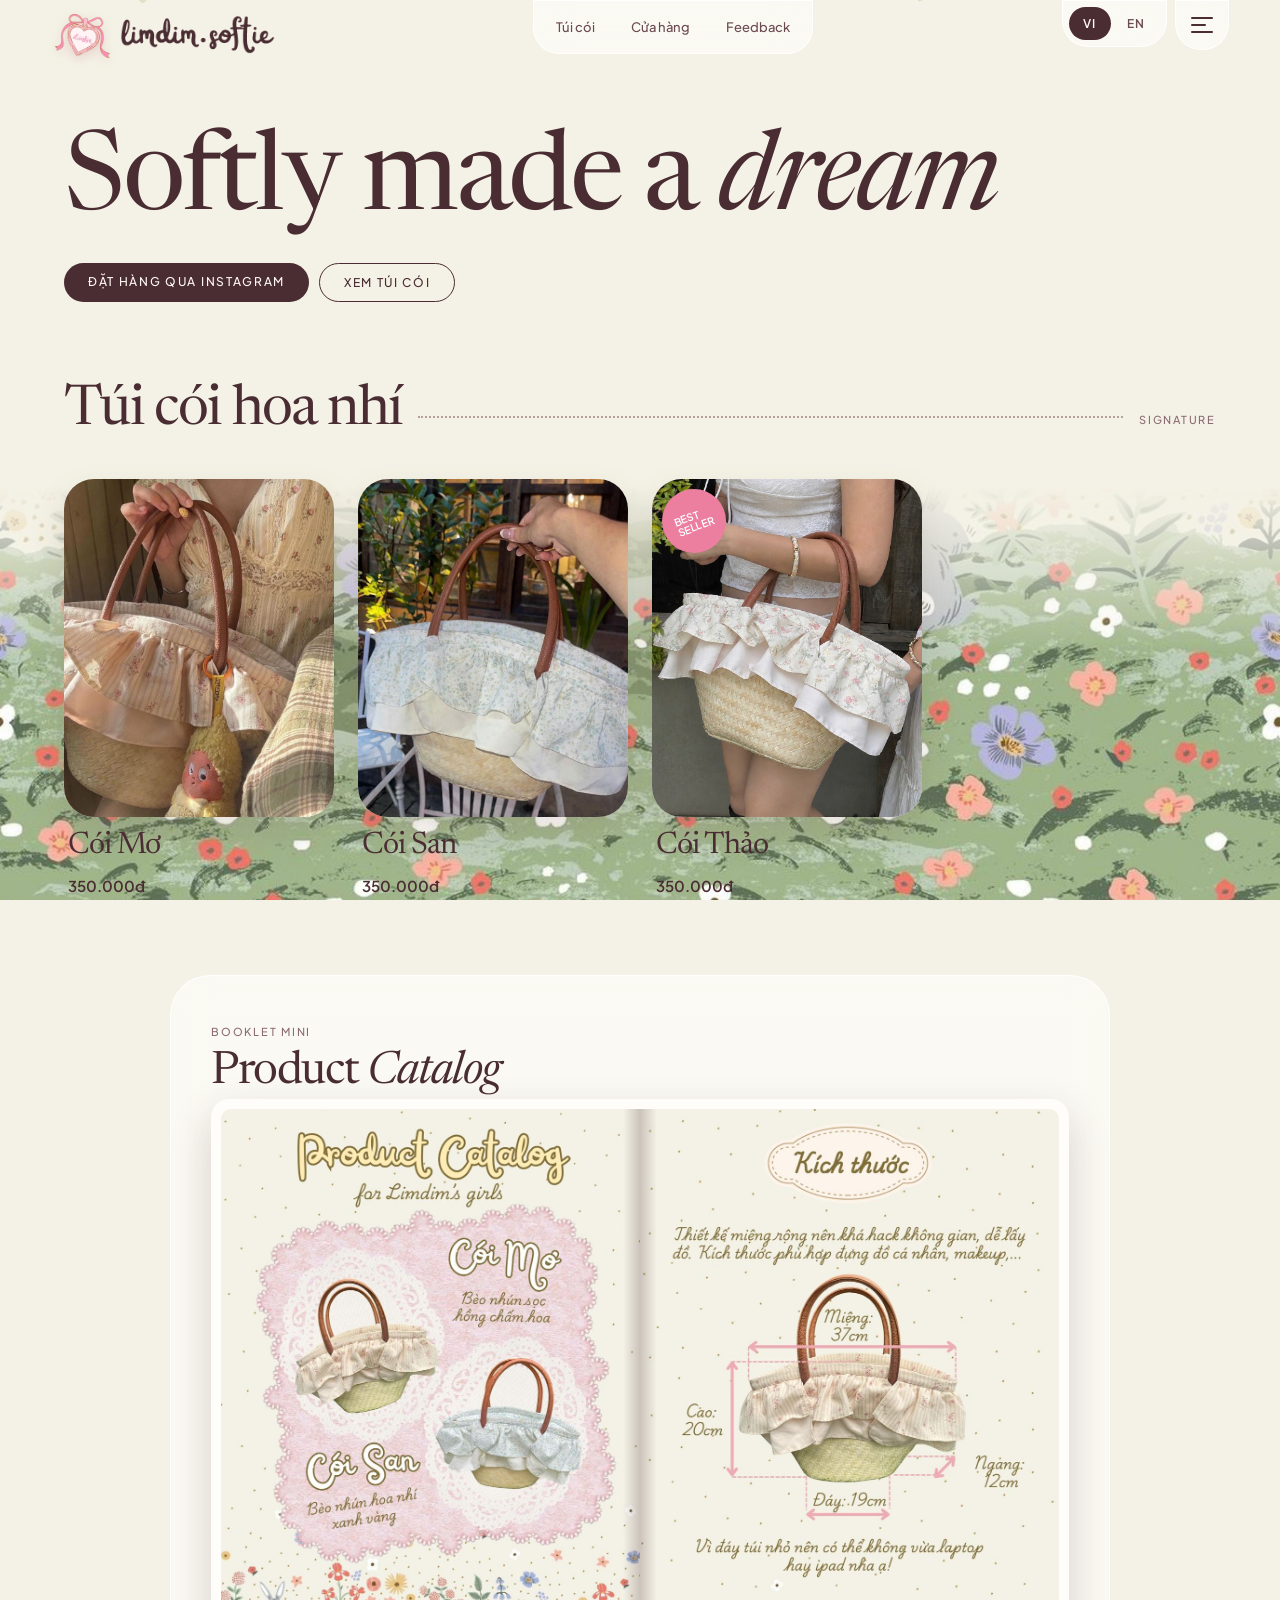
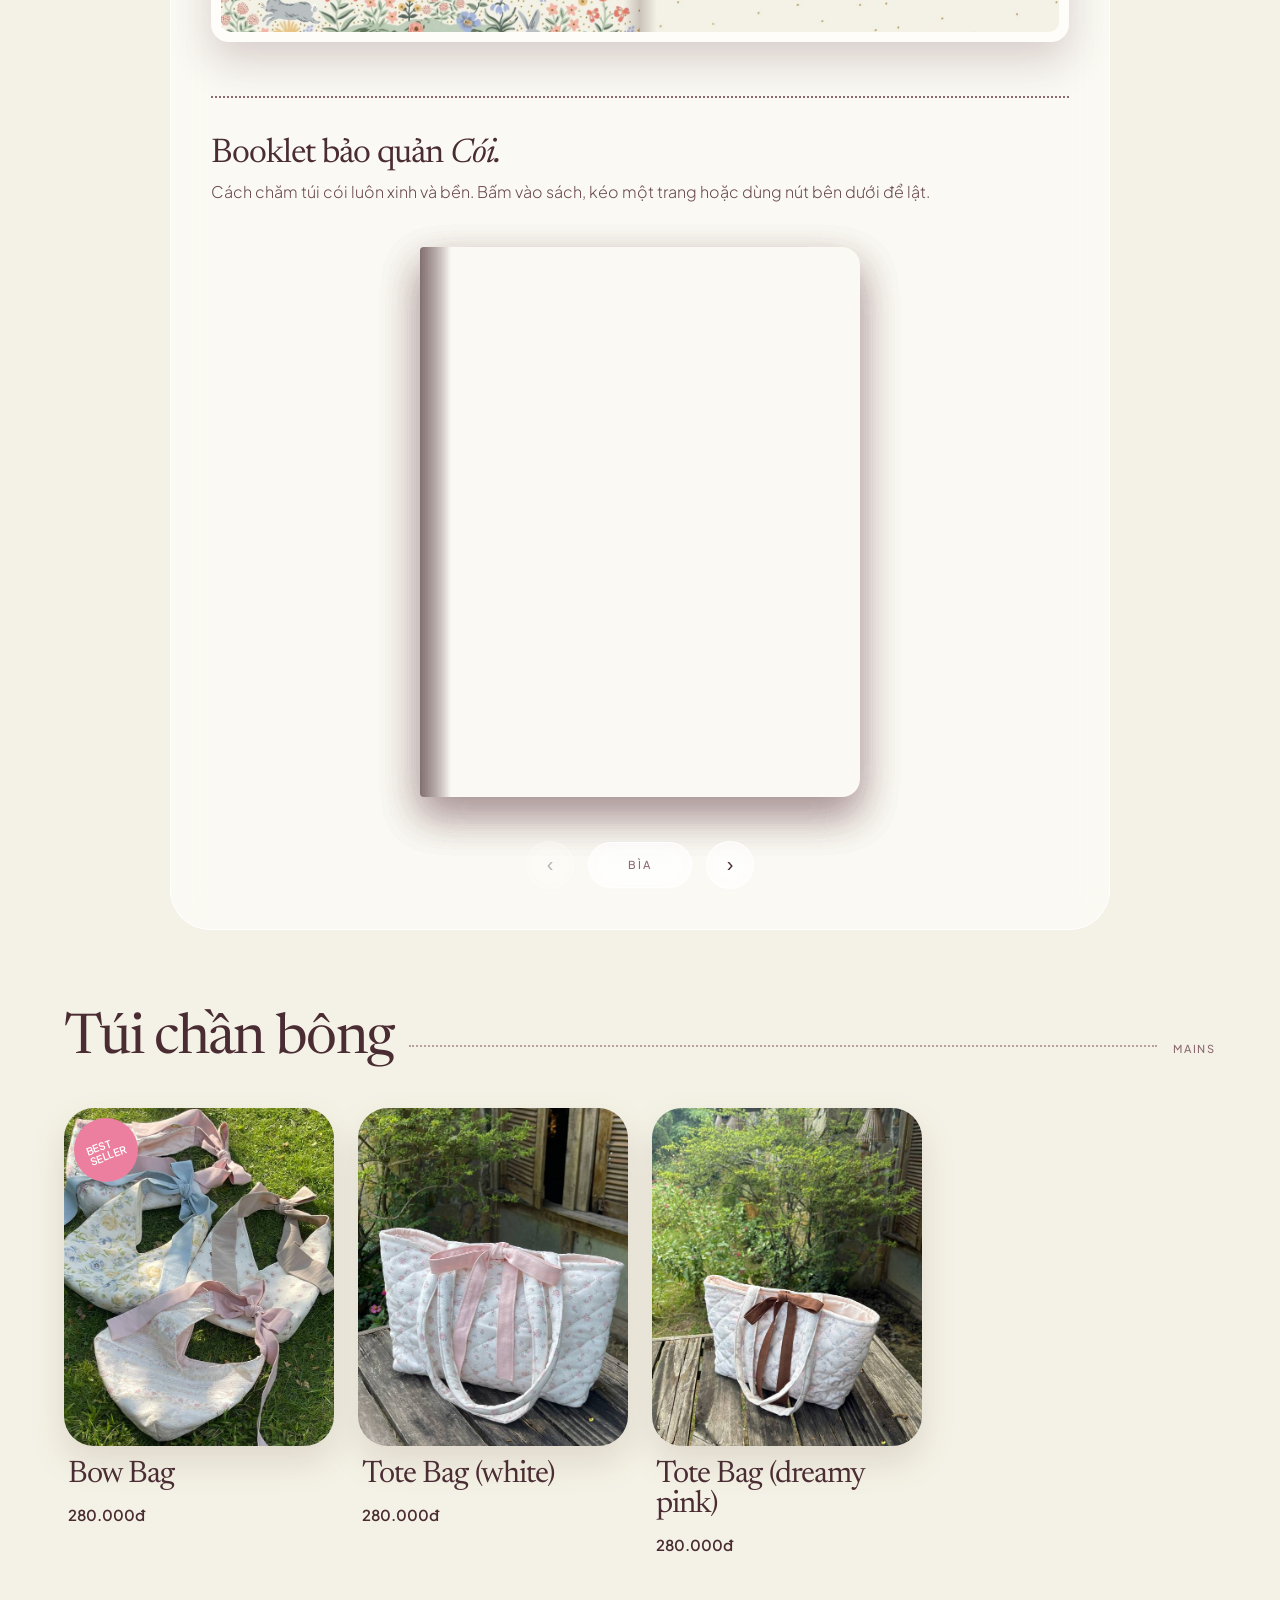
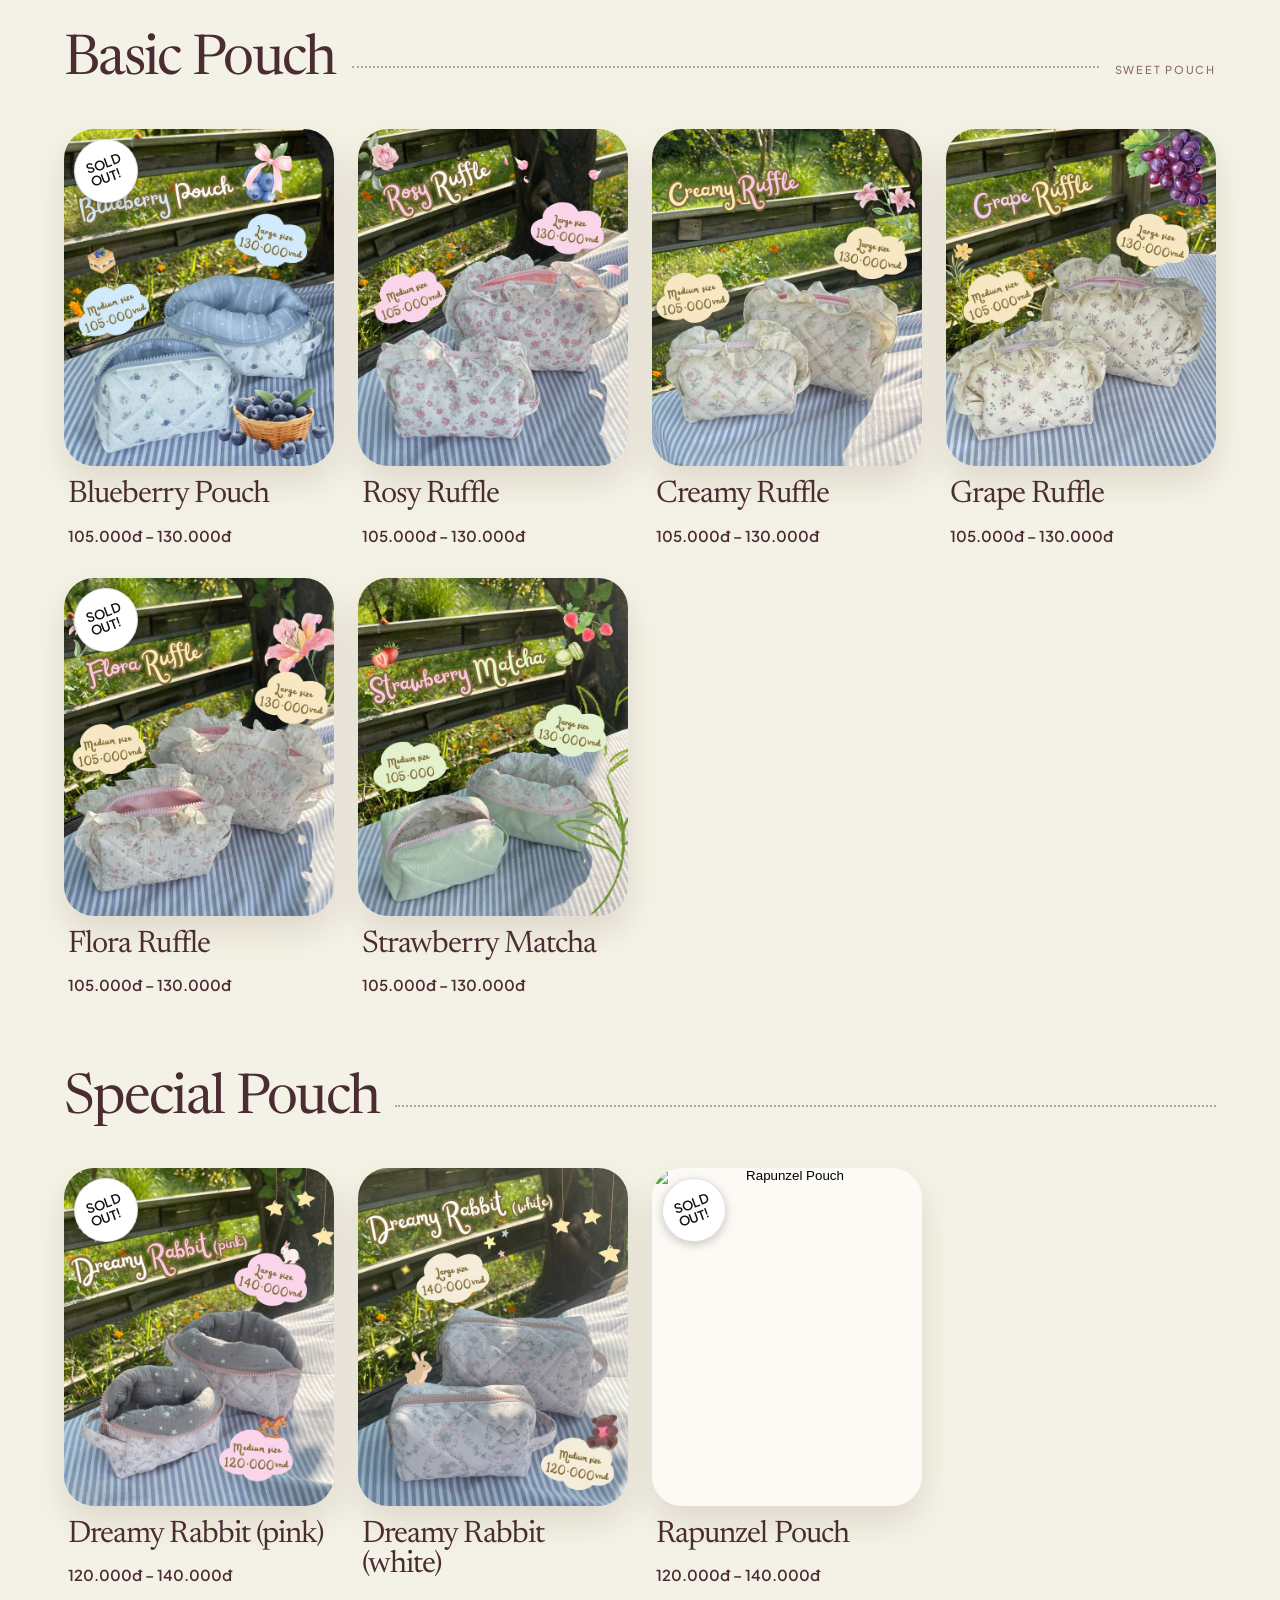
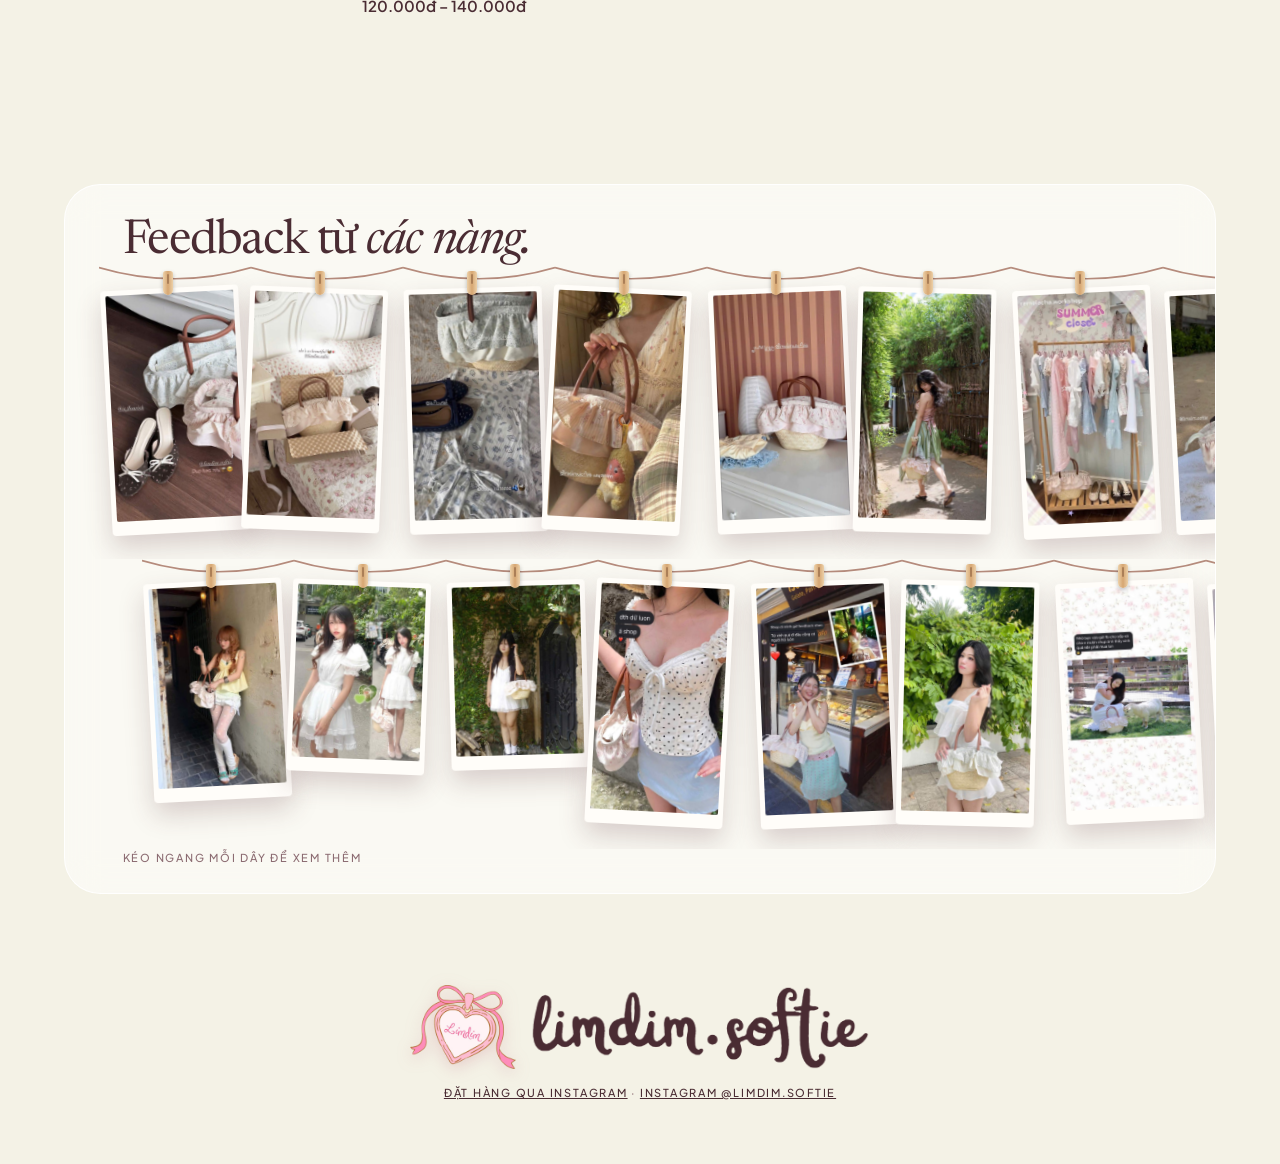
==== index.html @ 3979fae4 "Add files via upload" ====
<!DOCTYPE html>
<html lang="vi"><head>
<meta charset="utf-8">
<meta name="color-scheme" content="only light">
<meta name="supported-color-schemes" content="light">
<meta name="viewport" content="width=device-width, initial-scale=1, viewport-fit=cover">
<link rel="icon" type="image/png" href="/images/site/favicon.png">
<title>limdim.softie — túi vải hoa &amp; cói handmade</title>
<link rel="preconnect" href="https://fonts.googleapis.com">
<link href="https://fonts.googleapis.com/css2?family=Newsreader:ital,opsz,wght@0,6..72,400;1,6..72,400&amp;family=Plus+Jakarta+Sans:wght@300;400;500;600&amp;family=Allura&amp;family=Pinyon+Script&amp;display=swap" rel="stylesheet">
<link rel="stylesheet" href="/css/style.css"></head><body>


<div class="veil"></div><img class="strip" src="/images/site/strip.jpg" alt="">
<header class="top">
<a class="brand" href="#top"><img class="mark" src="/images/site/mark.png" alt=""><b class="wm" role="img" aria-label="limdim.softie"></b></a>
<nav class="menu glass" aria-label="Menu"><a href="#ms-C" data-go="C" data-t="n1"></a><a href="#shop" data-go="shop" data-t="n2"></a><a href="#feedback" data-t="n5"></a></nav>
<div class="tools"><div class="lang glass" role="group" aria-label="Language"><button data-l="vi">VI</button><button data-l="en">EN</button></div><div class="catwrap"><button type="button" class="catburger glass" id="catburger" aria-label="Danh mục sản phẩm" aria-expanded="false" aria-controls="mnav"><span class="bl" aria-hidden="true"><i></i><i></i><i></i></span></button><nav class="catbar glass" id="mnav" aria-label="Danh mục"></nav></div></div>
</header>
<main id="top">
<div class="wrap hero">
<h1 class="serif" data-t="h1"></h1>
<div class="ctas"><a class="igbtn" href="https://ig.me/m/limdim.softie" target="_blank" rel="noopener" style="text-decoration:none;display:inline-block" data-t="cta1"></a><a class="btn3" href="#ms-C" data-go="C" data-t="cta2"></a></div>
</div>
<section id="shop"><div class="wrap">
<div id="mbody1a"></div>
<div class="sheet glass" id="mini"><span class="lbl" data-t="miniL"></span><h3 class="serif" data-t="miniH"></h3><div class="spread"><img src="/images/site/catalog-1.jpg" alt="Product catalog: Cói Mơ, Cói San"><img src="/images/site/catalog-2.jpg" alt="Kích thước túi cói"></div>
<div class="subbook" id="cam-nang">
<h4 class="serif" data-t="bkH"></h4>
<p class="lead" data-t="bkP"></p>
<div class="bookwrap"><div class="book" id="book" tabindex="0" data-al="bkA"></div></div>
<div class="ctrl"><button class="glass" id="prev" data-al="prev">‹</button><div class="pg glass lbl" id="pg" aria-live="polite"></div><button class="glass" id="next" data-al="next">›</button></div>
<div class="gloss glass" id="gloss" lang="en"></div>
</div></div>
<div id="mbody1b"></div>
</div></section>
<section id="shop2"><div class="wrap" style="padding-top:clamp(50px,7vw,90px)"><div id="mbody2"></div></div></section>

<section id="feedback"><div class="wrap"><div class="wall glass">
<div class="wallhead"><h2 class="serif" data-t="fbH"></h2></div>
<div id="lines"></div>
<p class="lbl drag-hint" data-t="fbS"></p>
</div></div></section>
</main>

<footer><div class="wrap"><div class="footbrand"><img class="mark" src="/images/site/mark.png" alt=""><b class="wm" role="img" aria-label="limdim.softie"></b></div><p class="lbl"><a href="https://ig.me/m/limdim.softie" target="_blank" rel="noopener" data-t="ftOrder"></a> · <a href="https://www.instagram.com/limdim.softie" target="_blank" rel="noopener">Instagram @limdim.softie</a></p></div></footer>
<dialog id="lb"><img id="lbi" alt=""></dialog>
<dialog id="pm"><div class="pmw glass"><button class="pmx" id="pmx">×</button>
<div><div class="ph"><img id="pmi" alt=""></div><div class="thumbs" id="pmt"></div><div id="pmv"></div></div></div></dialog>
<div id="toast" role="status"></div>
<script src="/js/app.js"></script>
</body></html>
---- css/style.css ----
html{background:#f4f2e6;color-scheme:only light}
body{background:transparent!important}
:root{color-scheme:only light;--head:#4a2c33;--ink:#6b4a50;--soft:#8c6c72;--page:#f4f2e6;--glass:rgba(255,255,255,.55);--edge:rgba(255,255,255,.9);--panel:rgba(255,253,250,.75);--accent:#e8a3b1;
box-sizing:border-box;padding-top:env(safe-area-inset-top,0px);padding-bottom:env(safe-area-inset-bottom,0px)}
*{box-sizing:border-box}
html{scroll-behavior:smooth;scroll-padding-top:90px}
body{margin:0;font:300 16px/1.7 "Plus Jakarta Sans",system-ui,sans-serif;color:var(--ink);background:#f4f2e6;overflow-x:hidden}
.veil{position:fixed;inset:0;z-index:-2;background:var(--page)}
.strip{position:fixed;left:0;bottom:0;width:100%;height:auto;max-height:46vh;object-fit:cover;object-position:top;z-index:-1;pointer-events:none;-webkit-mask-image:linear-gradient(transparent,#000 40%);mask-image:linear-gradient(transparent,#000 40%)}
img{max-width:100%;display:block}a{color:inherit}
:focus-visible{outline:2px solid var(--head);outline-offset:3px}
.serif{font-family:Newsreader,Georgia,serif;font-weight:400;color:var(--head);letter-spacing:-.03em;line-height:.98}
.lbl{font-size:11px;font-weight:500;letter-spacing:.16em;text-transform:uppercase;color:var(--soft)}
.glass{background:var(--glass);border:1px solid var(--edge);backdrop-filter:blur(18px) saturate(1.2);-webkit-backdrop-filter:blur(18px) saturate(1.2)}
.wrap{width:min(1180px,90%);margin:auto}
header.top{position:relative;top:env(safe-area-inset-top,0px);z-index:30;display:flex;justify-content:space-between;align-items:flex-start;gap:12px;flex-wrap:wrap;padding:0 4%}
.brand{padding:14px 22px;border-radius:0 0 26px 26px;text-decoration:none}
.brand b{display:block;font:400 22px/1.1 Newsreader,serif;color:var(--head);letter-spacing:-.01em}
.menu{display:flex;gap:4px;padding:6px;border-radius:0 0 26px 26px;margin-right:auto;margin-left:auto;overflow-x:auto;max-width:100%}
.menu a{padding:9px 16px;border-radius:999px;font-size:13px;font-weight:500;text-decoration:none;white-space:nowrap}
.menu a:hover{background:var(--panel)}
.hero{padding:clamp(56px,10vw,130px) 0 40px}
.hero h1{font-size:clamp(50px,9.5vw,136px);margin:0 0 26px;max-width:11ch}
.hero h1 em{font-style:italic}
.hero p{max-width:560px;font-size:clamp(16px,1.6vw,19px);margin:0}
.hint{display:table;margin:clamp(40px,6vw,80px) auto;padding:12px 24px;border-radius:999px}
.cats{display:grid;grid-template-columns:repeat(auto-fit,minmax(260px,1fr));gap:clamp(18px,3vw,36px)}
.cat{border-radius:44px;padding:clamp(14px,2vw,26px);text-decoration:none;display:block;transition:transform .3s}
.cat:hover{transform:translateY(-4px)}
.panel{background:var(--panel);border-radius:26px;overflow:hidden;aspect-ratio:4/3;display:grid;place-items:center;margin-bottom:22px}
.panel img{width:100%;height:100%;object-fit:cover}
.panel img.cut{object-fit:contain;width:72%}
.row{display:flex;justify-content:space-between;gap:12px;align-items:baseline}
.cat h3{font-size:clamp(28px,3vw,38px);margin:6px 0 0}
section{padding:clamp(70px,10vw,130px) 0 0}
h2{font-size:clamp(40px,6.5vw,88px);margin:0 0 16px}
h2 em{font-style:italic}
.lead{max-width:520px;margin:0 0 36px}
.tabs{display:flex;gap:8px;flex-wrap:wrap;margin-bottom:30px}
.tabs button{font:500 12px "Plus Jakarta Sans",sans-serif;letter-spacing:.14em;text-transform:uppercase;padding:11px 22px;border-radius:999px;border:1px solid var(--edge);background:var(--glass);color:var(--ink);cursor:pointer;backdrop-filter:blur(14px)}
.tabs button[aria-pressed="true"]{background:var(--head);color:var(--bg,#fff8f2);border-color:var(--head)}
:root:not([data-theme]) .tabs button[aria-pressed="true"]{color:#fff8f2}
.grid{display:grid;grid-template-columns:repeat(auto-fill,minmax(250px,1fr));gap:24px}
.prod{border-radius:36px;padding:14px;cursor:pointer;text-align:left;font:inherit;color:inherit;display:block;width:100%}
.prod .panel{aspect-ratio:4/5;margin-bottom:16px}
.prod h3{font-size:25px;margin:4px 6px 0}.prod .pr{font-size:14px;font-weight:500;color:var(--head);margin:0 6px 4px}
.pill{display:inline-block;padding:3px 12px;border-radius:999px;background:var(--panel)}
dialog{border:0;padding:0;background:transparent;color:var(--ink);width:min(880px,92vw);max-height:92vh;overflow:visible}
dialog::backdrop{background:rgba(60,35,40,.45);backdrop-filter:blur(6px)}
.dlg{border-radius:40px;padding:18px;display:grid;grid-template-columns:1fr 1fr;gap:26px;background:var(--panel)}
.dlg .panel{aspect-ratio:4/5;margin:0}.dlg h3{font-size:clamp(34px,5vw,54px);margin:10px 0 14px}
.dlg .x{margin-top:22px;font:500 12px "Plus Jakarta Sans";letter-spacing:.14em;text-transform:uppercase;padding:12px 24px;border-radius:999px;border:1px solid var(--head);background:transparent;color:var(--head);cursor:pointer}
@media(max-width:640px){.dlg{grid-template-columns:1fr}}
.two{display:grid;grid-template-columns:repeat(auto-fit,minmax(280px,1fr));gap:clamp(18px,3vw,36px)}
.gal{columns:3 230px;column-gap:18px}
.gal img{width:100%;margin:0 0 18px;border-radius:28px;border:6px solid var(--glass);break-inside:avoid}
/* menu */
.carte{border-radius:48px;padding:clamp(24px,5vw,70px);background:var(--panel);border:1px solid var(--edge);backdrop-filter:blur(22px);-webkit-backdrop-filter:blur(22px);box-shadow:0 30px 70px rgba(120,80,70,.12)}
.chead{text-align:center;margin-bottom:clamp(28px,5vw,56px)}.chead h2{margin:10px 0 12px}.chead p{margin:0 auto;max-width:440px}
.ccols{display:grid;grid-template-columns:1fr 1fr;gap:clamp(28px,5vw,72px)}
@media(max-width:820px){.ccols{grid-template-columns:1fr}}
.msec{margin-bottom:38px}.msec h3{font-size:clamp(32px,4vw,46px);margin:0}.msec h3 em{font-style:italic}
.msec .sub{margin:2px 0 8px;font-size:14px;color:var(--soft)}
.msec ul{list-style:none;margin:0;padding:0;border-top:2px solid var(--head)}
.mrow{display:grid;grid-template-columns:64px 1fr;gap:2px 16px;align-items:center;text-align:left;width:100%;background:none;border:0;border-bottom:1px dashed var(--soft);padding:12px 4px;cursor:pointer;color:inherit;font:inherit;border-radius:14px}
.mrow:hover{background:var(--glass)}
.mrow img{grid-row:1/3;width:64px;height:64px;border-radius:50%;object-fit:cover;border:3px solid var(--edge)}
.mt{display:flex;align-items:baseline;gap:8px}.mn{font-size:clamp(21px,2.4vw,26px)}
.mt .lead2{flex:1;border-bottom:2px dotted var(--soft);transform:translateY(-4px);opacity:.7}
.mt b{font-weight:600;color:var(--head);font-size:15px;white-space:nowrap}
.md{font-size:13.5px;color:var(--soft);line-height:1.4}
.cspecial{margin:10px auto 0;max-width:520px;text-align:center;border:2px dashed var(--soft);border-radius:30px;padding:22px 20px}
.cspecial p{font-size:clamp(26px,3.4vw,38px);margin:4px 0 14px}
.btn2{display:inline-block;padding:11px 24px;border-radius:999px;background:var(--head);color:var(--on,#fff8f2);font:500 12px "Plus Jakarta Sans";letter-spacing:.14em;text-transform:uppercase;text-decoration:none}
.cnote{text-align:center;margin:26px 0 0}
/* menu v2 */
.mnav{display:flex;gap:8px;flex-wrap:wrap;justify-content:center;margin:0 0 clamp(30px,5vw,56px)}
.mnav button{font:500 12px "Plus Jakarta Sans",sans-serif;letter-spacing:.14em;text-transform:uppercase;padding:11px 20px;border-radius:999px;border:1px dashed var(--soft);background:transparent;color:var(--ink);cursor:pointer}
.mnav button:hover{background:var(--glass)}
/* category scallop tiles */
.mh{display:flex;align-items:baseline;gap:16px}.mh h3{font-size:clamp(34px,4.6vw,56px);margin:0;white-space:nowrap}
.mh .rule{flex:1;border-bottom:2px dotted var(--soft);opacity:.6;transform:translateY(-6px)}
.msec{margin-bottom:clamp(40px,6vw,76px);scroll-margin-top:90px}.msec .sub{margin:4px 0 22px;color:var(--soft)}
.mgrid{display:grid;grid-template-columns:repeat(auto-fill,minmax(min(100%,210px),1fr));gap:30px 24px}
.mcard{display:block;text-align:left;background:none;border:0;padding:0;cursor:pointer;color:inherit;font:inherit}
.mph{position:relative;border-radius:30px;overflow:hidden;aspect-ratio:4/5;background:var(--panel);display:grid;place-items:center;box-shadow:0 16px 34px rgba(120,80,70,.16)}
.mph img{width:100%;height:100%;object-fit:cover;transition:transform .6s}
.mcard:hover .mph img{transform:scale(1.05)}
.mph.cutbg{background:linear-gradient(160deg,#fffaf6,#f5d7dd)}.mph img.cut{object-fit:contain;width:84%;height:auto}
.tag{position:absolute;left:12px;bottom:12px;padding:6px 14px;border-radius:999px;background:var(--panel);color:var(--head);border:1.5px dashed var(--soft);font:600 13px "Plus Jakarta Sans",sans-serif;backdrop-filter:blur(8px)}
.mcard .mn{display:block;font-size:clamp(25px,2.6vw,31px);margin:14px 4px 0}
.mcard .md{display:block;margin:3px 4px 0;font-size:13.5px;color:var(--soft);line-height:1.45}
/* feedback wall */
.wall{border-radius:48px;padding:clamp(28px,4.5vw,64px) 0 clamp(18px,3vw,36px);overflow:hidden}
.wallhead{padding:0 clamp(24px,4.5vw,64px)}.wallhead h2{margin-bottom:10px}
.line{display:flex;align-items:flex-start;overflow-x:auto;padding:4px clamp(24px,4.5vw,64px) 40px;scrollbar-width:thin;scrollbar-color:var(--soft) transparent;overscroll-behavior-x:contain}
.line:nth-of-type(2n){padding-left:clamp(70px,9vw,140px)}
.hang{position:relative;flex:none;width:clamp(170px,21vw,226px);margin-right:22px;padding-top:26px}
.hang:before{content:"";position:absolute;top:0;left:0;width:calc(100% + 22px);height:30px;background:url("data:image/svg+xml,%3Csvg xmlns='http://www.w3.org/2000/svg' viewBox='0 0 100 30' preserveAspectRatio='none'%3E%3Cpath d='M0 2Q50 30 100 2' fill='none' stroke='%23b58b7c' stroke-width='1.6' vector-effect='non-scaling-stroke'/%3E%3C/svg%3E") 0 0/100% 100% no-repeat}
.pin{position:absolute;top:7px;left:50%;width:12px;height:32px;margin-left:-6px;border-radius:4px 4px 7px 7px;background:linear-gradient(90deg,#ecd0a8,#d6a672 50%,#ecd0a8);box-shadow:0 2px 4px rgba(0,0,0,.25);z-index:3}
.pin:after{content:"";position:absolute;left:5px;top:3px;width:2px;height:14px;background:rgba(90,50,30,.35);border-radius:2px}
.pol,.note{display:block;transform:rotate(var(--r,0deg));transform-origin:50% -18px;transition:transform .45s cubic-bezier(.3,1.4,.5,1)}
.pol{width:100%;padding:9px 9px 24px;border:0;border-radius:6px;background:#fffdf9;box-shadow:0 12px 26px rgba(90,50,60,.22);cursor:zoom-in}
.pol img{width:100%;height:auto;border-radius:2px}
.pol:hover,.note:hover{transform:rotate(0) scale(1.05);position:relative;z-index:4}
.note{background:var(--c,#fff1a8);color:#5a3b3f;padding:26px 18px 16px;border-radius:4px;box-shadow:0 12px 24px rgba(90,50,60,.2);font:italic 400 clamp(18px,2vw,21px)/1.35 Newsreader,Georgia,serif}
.note p{margin:0 0 12px}.note .lbl{color:#8c6c72;font-style:normal}
.in .pol,.in .note{animation:swing 1.8s cubic-bezier(.25,1.5,.5,1) both;animation-delay:calc(var(--k,0)*90ms)}
@keyframes swing{from{transform:rotate(calc(var(--r,0deg) + 16deg))}}
.drag-hint{padding:0 clamp(24px,4.5vw,64px);margin:6px 0 0}
#lb{border:0;padding:0;background:transparent;max-width:92vw;max-height:92vh}#lb::backdrop{background:rgba(50,28,32,.6);backdrop-filter:blur(8px)}
#lb img{max-width:min(92vw,560px);max-height:90vh;border:10px solid #fffdf9;border-radius:8px;display:block}
/* booklet */
.bookwrap{display:grid;place-items:center;padding:20px 0 10px;--pw:min(84vw,440px,calc((100svh - 230px)*.8))}
.book{position:relative;width:var(--pw);height:calc(var(--pw)*1.25);perspective:2200px;transition:transform .9s cubic-bezier(.45,.05,.2,1);touch-action:pan-y;cursor:grab;user-select:none;-webkit-user-select:none;outline-offset:14px}
.book.open{transform:translateX(50%)}
.leaf{position:absolute;inset:0;transform-origin:left center;transform-style:preserve-3d;transform:rotateY(var(--r,0deg));transition:transform .9s cubic-bezier(.45,.05,.2,1)}
.leaf.f{--r:-180deg}.leaf.drag{transition:none}
.leaf .fr,.leaf .bk{position:absolute;inset:0;backface-visibility:hidden;-webkit-backface-visibility:hidden;overflow:hidden;box-shadow:0 18px 40px rgba(90,50,60,.22)}
.leaf .fr{border-radius:4px 18px 18px 4px}.leaf .bk{transform:rotateY(180deg);border-radius:18px 4px 4px 18px}
.leaf img{width:100%;height:100%;object-fit:fill;pointer-events:none;-webkit-user-drag:none}
.leaf .fr:after,.leaf .bk:after{content:"";position:absolute;inset:0;pointer-events:none;background:linear-gradient(90deg,rgba(60,30,35,.28),transparent 7%)}
.leaf .bk:after{background:linear-gradient(270deg,rgba(60,30,35,.28),transparent 7%)}
.leaf .fr:before,.leaf .bk:before{content:"";position:absolute;inset:0;z-index:2;pointer-events:none;opacity:0;background:linear-gradient(90deg,rgba(40,20,25,0),rgba(40,20,25,.42))}
.leaf .bk:before{background:linear-gradient(270deg,rgba(40,20,25,0),rgba(40,20,25,.42))}
.leaf.turning .fr:before,.leaf.turning .bk:before{animation:shade .9s ease}
@keyframes shade{50%{opacity:1}}
.leaf.drag .fr:before,.leaf.drag .bk:before{opacity:var(--sh,0)}
.book.single .leaf.f{visibility:hidden;transition:transform .9s cubic-bezier(.45,.05,.2,1),visibility 0s .9s}
.ctrl{display:flex;justify-content:center;align-items:center;gap:14px;margin-top:34px}
.ctrl button{width:48px;height:48px;border-radius:50%;cursor:pointer;color:var(--head);font-size:20px}
.ctrl button:disabled{opacity:.35;cursor:default}
.pg{padding:13px 20px;border-radius:999px;min-width:104px;text-align:center}
.gloss{max-width:720px;margin:26px auto 0;border-radius:28px;padding:20px 24px;display:none}.gloss.on{display:block}
.gloss p{margin:10px 0 0;font-size:14.5px;line-height:1.6}.gloss b{color:var(--head);font-weight:600}
footer{padding:90px 0 50px;text-align:center}footer .serif{font-size:clamp(40px,7vw,96px);margin:0 0 10px}
@media(prefers-reduced-motion:reduce){*{animation:none!important;transition:none!important}html{scroll-behavior:auto}}
.lang{display:flex;gap:2px;padding:6px;border-radius:0 0 26px 26px}
.lang button{border:0;background:none;font:600 12px "Plus Jakarta Sans",sans-serif;letter-spacing:.12em;padding:9px 14px;border-radius:999px;color:var(--ink);cursor:pointer}
.lang button[aria-pressed="true"]{background:var(--head);color:var(--on,#fff8f2)}
header.top{justify-content:space-between}
.two.three{grid-template-columns:repeat(auto-fit,minmax(min(100%,250px),1fr))}
.panel.tall{aspect-ratio:4/5}.panel.tall img{object-fit:cover}
.details{margin-top:clamp(36px,5vw,64px)}
.dgrid{display:grid;grid-template-columns:repeat(auto-fit,minmax(min(100%,220px),1fr));gap:20px;margin-top:12px}
.dgrid figure{margin:0;position:relative}.dgrid img{width:100%;aspect-ratio:4/3;object-fit:cover;border-radius:24px;box-shadow:0 12px 26px rgba(120,80,70,.16)}
.dgrid figcaption{position:absolute;left:-6px;top:14px;padding:3px 16px;background:#b5ab88;color:#fffdf5;font:400 22px/1.3 Newsreader,serif;transform:rotate(-5deg);box-shadow:0 4px 10px rgba(0,0,0,.18)}
.dgrid figure:nth-child(1) figcaption{background:#b79a98}.dgrid figure:nth-child(3) figcaption{background:#a7aa8c}
#feedback{padding-top:clamp(50px,7vw,90px)}
.wall{border-radius:36px;padding:clamp(20px,3vw,34px) 0 clamp(8px,1.5vw,16px)}
.wallhead{display:flex;flex-wrap:wrap;align-items:baseline;gap:4px 28px}
.wall h2{font-size:clamp(30px,4vw,48px);margin:0}.wall .lead{margin:0 0 8px;font-size:14px;max-width:380px}
.hang{width:clamp(104px,12vw,138px);margin-right:14px;padding-top:22px}
.hang:before{width:calc(100% + 14px);height:24px}
.pin{height:24px;width:10px;margin-left:-5px;top:5px}.pin:after{left:4px;height:10px}
.pol{padding:5px 5px 14px;border-radius:4px}
.line{padding:0 clamp(20px,3vw,34px) 22px}.line:nth-of-type(2n){padding-left:clamp(50px,6vw,80px)}
.drag-hint{margin:0;padding-bottom:10px}
/* shop v8 */
.tools{display:flex;gap:8px;align-items:flex-start}
.cartbtn{position:relative;width:52px;height:50px;border-radius:0 0 26px 26px;cursor:pointer;color:var(--head);display:grid;place-items:center;padding:0}
.cartbtn svg{width:22px;height:22px}
.cartbtn b{position:absolute;top:6px;right:6px;min-width:18px;height:18px;border-radius:9px;background:var(--head);color:var(--on,#fff8f2);font:600 11px/18px "Plus Jakarta Sans";text-align:center;padding:0 4px}
.cartbtn b:empty,.cartbtn b[data-n="0"]{display:none}
.ctas{display:flex;gap:10px;flex-wrap:wrap;margin-top:26px}
.btn2{border:0;cursor:pointer}
.btn3{display:inline-block;padding:11px 24px;border-radius:999px;border:1.5px solid var(--head);background:transparent;color:var(--head);font:500 12px "Plus Jakarta Sans";letter-spacing:.14em;text-transform:uppercase;text-decoration:none;cursor:pointer}
.btn2.wide{width:100%;padding:15px;margin-top:16px}
.ph{position:relative;aspect-ratio:4/5;overflow:hidden;border-radius:26px;background:var(--panel)}
.ph img{position:absolute;inset:0;width:100%;height:100%;object-fit:cover}
.cats{margin-top:clamp(34px,5vw,60px)}
.cat .ph{margin-bottom:18px}
.shophead{display:flex;flex-wrap:wrap;justify-content:space-between;align-items:flex-end;gap:18px 32px;margin-bottom:clamp(26px,4vw,46px)}
.shophead h2{margin:6px 0 10px}.shophead .lead{margin:0}.shophead .mnav{margin:0;justify-content:flex-start}
.pc{display:flex;flex-direction:column}
.pimg{display:block;border:0;background:none;padding:0;cursor:pointer;border-radius:30px;box-shadow:0 16px 34px rgba(120,80,70,.16)}
.pimg .ph{border-radius:30px}.pimg img{transition:transform .6s}.pimg:hover img{transform:scale(1.05)}
.pc h3{font-size:clamp(25px,2.6vw,31px);margin:14px 4px 0}
.pc .md{margin:3px 4px 0;font-size:13.5px;color:var(--soft);line-height:1.45}
.prow{display:flex;justify-content:space-between;align-items:center;gap:10px;margin:12px 4px 0}
.prow b{color:var(--head);font-weight:600;font-size:15px}
.add{border:1.5px solid var(--head);background:transparent;color:var(--head);padding:8px 16px;border-radius:999px;font:500 12px "Plus Jakarta Sans";letter-spacing:.12em;text-transform:uppercase;cursor:pointer;white-space:nowrap}
.add:hover{background:var(--head);color:var(--on,#fff8f2)}
.msec .mgrid{grid-template-columns:repeat(auto-fill,minmax(min(100%,230px),1fr))}
/* exhibition rooms */
.roomsec{padding-top:clamp(60px,8vw,110px)}
.room{position:relative;border-radius:48px 48px 14px 14px;padding:clamp(28px,5vw,64px) clamp(18px,4vw,56px) clamp(46px,6vw,76px);background:linear-gradient(180deg,rgba(255,253,248,.82),rgba(250,241,233,.62));border:1px solid var(--edge);overflow:hidden}
.room:after{content:"";position:absolute;left:0;right:0;bottom:0;height:22px;background:linear-gradient(180deg,rgba(201,170,150,.35),rgba(170,130,110,.45))}
.roomhead{text-align:center;margin-bottom:clamp(28px,5vw,56px)}.roomhead h2{margin:8px 0 8px}.roomhead p{margin:0 auto;max-width:460px}
.wallx{display:flex;flex-wrap:wrap;justify-content:center;align-items:flex-start;gap:clamp(34px,5vw,60px) clamp(22px,3vw,40px)}
.fx{margin:0;position:relative;padding-top:26px}
.fx.l{width:min(100%,560px)}.fx.m{width:min(100%,290px)}.fx.s{width:min(100%,220px)}
.fx:before{content:"";position:absolute;top:2px;left:50%;width:46px;height:5px;margin-left:-23px;border-radius:3px;background:#c9a98b;box-shadow:0 2px 3px rgba(0,0,0,.2)}
.fx:after{content:"";position:absolute;top:7px;left:6%;right:6%;height:90px;background:radial-gradient(ellipse at 50% 0,rgba(255,244,205,.7),transparent 70%);pointer-events:none}
.fx .mat{position:relative;z-index:1;padding:10px;background:#fffdf9;border:1px solid #e8d9cc;box-shadow:0 18px 38px rgba(90,50,60,.22);transition:transform .5s}
.fx:hover .mat{transform:translateY(-4px)}
.fx .mat img{width:100%;height:auto;display:block}
.fx figcaption{margin:16px 2px 0;display:flex;flex-direction:column;gap:2px;align-items:flex-start}
.fx figcaption b{font-size:21px;font-style:italic}
.fx .shoplook{margin-top:6px;font:500 11px "Plus Jakarta Sans";letter-spacing:.14em;text-transform:uppercase;color:var(--head);border-bottom:1px solid var(--head);text-decoration:none;padding-bottom:1px;cursor:pointer}
/* dialogs */
dialog#pm,dialog#cart{border:0;padding:0;background:transparent;color:var(--ink)}
dialog#pm{width:min(980px,94vw);max-height:92vh;overflow:visible}
dialog::backdrop{background:rgba(60,35,40,.5);backdrop-filter:blur(6px)}
.pmw{position:relative;border-radius:40px;padding:clamp(14px,2.4vw,26px);display:grid;grid-template-columns:1fr 1fr;gap:clamp(18px,3vw,36px);background:color-mix(in srgb,var(--page) 94%,transparent);max-height:92vh;overflow:auto}
.pmx,.cx{position:absolute;top:14px;right:14px;width:38px;height:38px;border-radius:50%;border:0;background:var(--panel);color:var(--head);font-size:22px;cursor:pointer;z-index:3}
.thumbs{display:flex;gap:10px;margin-top:12px}.thumbs button{width:62px;height:62px;border-radius:14px;border:2px solid transparent;padding:0;overflow:hidden;cursor:pointer;background:none}.thumbs button[aria-pressed="true"]{border-color:var(--head)}.thumbs img{width:100%;height:100%;object-fit:cover}
.pmi h3{font-size:clamp(34px,4.4vw,54px);margin:6px 0 8px}
.pprice{font-size:22px;font-weight:600;color:var(--head);margin:0 0 10px}
.sizes{display:flex;gap:10px;margin:8px 0 4px}.sz{flex:1;border:1.5px solid var(--soft);background:transparent;border-radius:18px;padding:10px 12px;cursor:pointer;color:var(--ink);font:600 16px "Plus Jakarta Sans";text-align:left}
.swatches{display:flex;flex-wrap:wrap;gap:8px;margin:8px 0 4px}.swc{display:inline-flex;align-items:center;gap:8px;border:1.5px solid var(--soft);background:transparent;border-radius:999px;padding:7px 14px 7px 8px;color:var(--ink);font:500 14px "Plus Jakarta Sans"}.swc i{width:22px;height:22px;border-radius:50%;border:1px solid rgba(74,44,51,.25);display:block}.swc[aria-pressed="true"]{border-color:var(--head);background:var(--panel);box-shadow:inset 0 0 0 1px var(--head)}
.sz small{display:block;font:400 12px "Plus Jakarta Sans";color:var(--soft)}.sz[aria-pressed="true"]{border-color:var(--head);background:var(--panel);box-shadow:inset 0 0 0 1px var(--head)}
.qrow{display:flex;align-items:center;gap:16px;margin:16px 0}
.qty{display:flex;align-items:center;gap:4px;border:1.5px solid var(--soft);border-radius:999px;padding:3px}
.qty button{width:34px;height:34px;border-radius:50%;border:0;background:transparent;color:var(--head);font-size:20px;cursor:pointer}.qty b{min-width:30px;text-align:center}
.pbtns{display:flex;gap:10px;flex-wrap:wrap;margin-top:6px}.pbtns>*{flex:1;text-align:center;padding:14px 18px}
.small{font-size:13px;color:var(--soft);margin:12px 0 0}
@media(max-width:700px){.pmw{grid-template-columns:1fr}}
dialog#cart{margin:0 0 0 auto;height:100dvh;max-height:100dvh;width:min(470px,100vw);overflow:hidden}
.cw{height:100%;overflow:auto;padding:24px 22px 28px;background:color-mix(in srgb,var(--page) 96%,transparent);border-radius:30px 0 0 30px;position:relative}
.cw h3{font-size:36px;margin:0 0 14px}
.citem{display:grid;grid-template-columns:70px 1fr;gap:14px;padding:14px 0;border-bottom:1px dashed var(--soft)}
.citem .ph{border-radius:14px}.citem b.n{font:400 21px/1.2 Newsreader,serif;color:var(--head)}
.citem .sub{font-size:13px;color:var(--soft);margin:2px 0 8px}
.crow{display:flex;justify-content:space-between;align-items:center;gap:8px}
.crow .qty button{width:28px;height:28px;font-size:17px}
.del{border:0;background:none;color:var(--soft);cursor:pointer;font-size:12px;text-decoration:underline}
.csum{margin-top:16px;display:flex;flex-direction:column;gap:6px}.csum .t{display:flex;justify-content:space-between;font-size:18px;color:var(--head);font-weight:600}
.fl{display:block;margin:12px 0 0}.fl input,.fl textarea{width:100%;margin-top:6px;padding:12px 14px;border-radius:16px;border:1.5px solid var(--soft);background:var(--panel);color:var(--ink);font:400 15px "Plus Jakarta Sans",sans-serif}
.fl textarea{min-height:70px;resize:vertical}
.pay{display:flex;flex-direction:column;gap:8px;margin-top:8px}.pay label{display:flex;gap:10px;align-items:flex-start;font-size:14px}
.err{color:#b3334a;font-size:13.5px;min-height:20px;margin:10px 0 0}
.code{font:600 22px "Plus Jakarta Sans";letter-spacing:.06em;color:var(--head);margin:4px 0 8px}
#otext{width:100%;min-height:210px;border-radius:16px;border:1.5px solid var(--soft);background:var(--panel);color:var(--ink);padding:12px;font:13px/1.5 ui-monospace,Menlo,monospace}
.sendrow{display:flex;flex-direction:column;gap:10px;margin-top:12px}.sendrow a,.sendrow button{text-align:center;padding:14px}
#toast{position:fixed;left:50%;bottom:calc(24px + env(safe-area-inset-bottom,0px));transform:translate(-50%,30px);opacity:0;pointer-events:none;background:var(--head);color:var(--on,#fff8f2);padding:12px 22px;border-radius:999px;font-size:14px;z-index:99;transition:all .35s}
#toast.on{opacity:1;transform:translate(-50%,0)}
footer a{color:var(--head)}
.btn3.wide{width:100%;margin-top:14px;padding:14px;text-align:center}

/* v10 */
[hidden]{display:none!important}
:root{--wand:url("data:image/svg+xml,%3Csvg%20xmlns%3D%27http%3A//www.w3.org/2000/svg%27%20width%3D%2732%27%20height%3D%2732%27%20viewBox%3D%270%200%2032%2032%27%3E%3Cpath%20d%3D%27M5%2029L20%2014%27%20stroke%3D%27%23b8863b%27%20stroke-width%3D%273%27%20stroke-linecap%3D%27round%27/%3E%3Cpath%20d%3D%27M5%2029L11%2023%27%20stroke%3D%27%23e8a3b1%27%20stroke-width%3D%273%27%20stroke-linecap%3D%27round%27/%3E%3Cpath%20d%3D%27M24%203l1.8%204.2L30%209l-4.2%201.8L24%2015l-1.8-4.2L18%209l4.2-1.8z%27%20fill%3D%27%23f7d56a%27%20stroke%3D%27%23b8863b%27%20stroke-width%3D%27.8%27/%3E%3Ccircle%20cx%3D%2728%27%20cy%3D%2717%27%20r%3D%271.3%27%20fill%3D%27%23fff%27%20stroke%3D%27%23b8863b%27%20stroke-width%3D%27.4%27/%3E%3Ccircle%20cx%3D%2716%27%20cy%3D%275%27%20r%3D%271.2%27%20fill%3D%27%23fff%27%20stroke%3D%27%23b8863b%27%20stroke-width%3D%27.4%27/%3E%3C/svg%3E") 24 9,auto;--wandp:url("data:image/svg+xml,%3Csvg%20xmlns%3D%27http%3A//www.w3.org/2000/svg%27%20width%3D%2732%27%20height%3D%2732%27%20viewBox%3D%270%200%2032%2032%27%3E%3Cpath%20d%3D%27M5%2029L20%2014%27%20stroke%3D%27%23b8863b%27%20stroke-width%3D%273%27%20stroke-linecap%3D%27round%27/%3E%3Cpath%20d%3D%27M5%2029L11%2023%27%20stroke%3D%27%23e8a3b1%27%20stroke-width%3D%273%27%20stroke-linecap%3D%27round%27/%3E%3Cpath%20d%3D%27M24%203l1.8%204.2L30%209l-4.2%201.8L24%2015l-1.8-4.2L18%209l4.2-1.8z%27%20fill%3D%27%23f7d56a%27%20stroke%3D%27%23b8863b%27%20stroke-width%3D%27.8%27/%3E%3Ccircle%20cx%3D%2728%27%20cy%3D%2717%27%20r%3D%271.3%27%20fill%3D%27%23fff%27%20stroke%3D%27%23b8863b%27%20stroke-width%3D%27.4%27/%3E%3Ccircle%20cx%3D%2716%27%20cy%3D%275%27%20r%3D%271.2%27%20fill%3D%27%23fff%27%20stroke%3D%27%23b8863b%27%20stroke-width%3D%27.4%27/%3E%3C/svg%3E") 24 9,pointer}
*{cursor:var(--wand)!important}
a,button,label,summary,[data-open],[data-go],.pol,.book,.mleaf,.sz,.tabs button{cursor:var(--wandp)!important}
input:not([type=radio]):not([type=checkbox]),textarea{cursor:text!important}
.cartbtn svg{width:28px;height:28px}
.pay{gap:10px}.fl .pay input{width:auto;margin:5px 0 0;padding:0;border:0;background:none;accent-color:#c9788b}
.po{border:1.5px solid var(--soft);border-radius:20px;padding:13px 15px;background:var(--panel);transition:.2s}.po:has(input:checked){border-color:var(--head);box-shadow:inset 0 0 0 1px var(--head)}
.pt b{display:block;font-weight:600;color:var(--head);font-size:15px}.pt small{display:block;color:var(--soft);font-size:13px;line-height:1.45;margin-top:2px}
.paysum{margin-top:12px;padding:14px 16px;border-radius:20px;border:1.5px dashed var(--soft)}.paysum .t{display:flex;justify-content:space-between;gap:10px;color:var(--head);font-size:15px;margin-bottom:4px}.paysum .t b{font-size:18px}
.sheet{max-width:900px;margin:clamp(44px,6vw,80px) auto 0}.sheet h3{font-size:clamp(30px,4vw,46px);margin:6px 0 4px}.sheet .lead{margin:0 0 22px}
.spread{position:relative;display:grid;grid-template-columns:1fr 1fr;padding:10px;border-radius:18px;background:#fffdf9;box-shadow:0 18px 40px rgba(90,50,60,.22)}
.spread img{width:100%;aspect-ratio:4/5;object-fit:cover;display:block}.spread img:first-child{border-radius:10px 0 0 10px}.spread img:last-child{border-radius:0 10px 10px 0}
.spread:after{content:"";position:absolute;top:10px;bottom:10px;left:50%;width:34px;margin-left:-17px;pointer-events:none;background:linear-gradient(90deg,transparent,rgba(60,30,35,.22) 50%,transparent)}

#petals{position:fixed;inset:0;width:100%;height:100%;pointer-events:none;z-index:4}
.igbtn{display:inline-flex;align-items:center;justify-content:center;gap:10px;padding:14px 24px;border-radius:999px;color:#fff;text-decoration:none;font:600 14px "Plus Jakarta Sans",sans-serif;letter-spacing:.04em;background:linear-gradient(120deg,#f6b98b,#ee86a0 55%,#b998ec);box-shadow:0 8px 20px rgba(214,110,150,.32);transition:transform .25s,box-shadow .25s}
.igbtn:before{content:"";width:20px;height:20px;background:url("data:image/svg+xml,%3Csvg%20xmlns%3D%27http%3A//www.w3.org/2000/svg%27%20viewBox%3D%270%200%2024%2024%27%20fill%3D%27none%27%20stroke%3D%27white%27%20stroke-width%3D%272%27%20stroke-linecap%3D%27round%27%20stroke-linejoin%3D%27round%27%3E%3Crect%20x%3D%273%27%20y%3D%273%27%20width%3D%2718%27%20height%3D%2718%27%20rx%3D%275%27/%3E%3Ccircle%20cx%3D%2712%27%20cy%3D%2712%27%20r%3D%274%27/%3E%3Ccircle%20cx%3D%2717.5%27%20cy%3D%276.5%27%20r%3D%27.6%27%20fill%3D%27white%27/%3E%3C/svg%3E") center/contain no-repeat}
.igbtn:hover{transform:translateY(-2px);box-shadow:0 12px 26px rgba(214,110,150,.4)}.pbtns{justify-content:flex-start}

/* v13 */
.hero h1{white-space:nowrap;max-width:none;font-size:clamp(28px,8.6vw,128px)}
.igbtn{background:var(--head);color:var(--on,#fff8f2);box-shadow:none;padding:11px 24px;font:500 12px "Plus Jakarta Sans",sans-serif;letter-spacing:.14em;text-transform:uppercase}
.igbtn:before{background:currentColor;-webkit-mask:url("data:image/svg+xml,%3Csvg%20xmlns%3D%27http%3A//www.w3.org/2000/svg%27%20viewBox%3D%270%200%2024%2024%27%20fill%3D%27none%27%20stroke%3D%27%23000%27%20stroke-width%3D%272%27%20stroke-linecap%3D%27round%27%20stroke-linejoin%3D%27round%27%3E%3Crect%20x%3D%273%27%20y%3D%273%27%20width%3D%2718%27%20height%3D%2718%27%20rx%3D%275%27/%3E%3Ccircle%20cx%3D%2712%27%20cy%3D%2712%27%20r%3D%274%27/%3E%3Ccircle%20cx%3D%2717.5%27%20cy%3D%276.5%27%20r%3D%27.6%27%20fill%3D%27%23000%27/%3E%3C/svg%3E") center/contain no-repeat;mask:url("data:image/svg+xml,%3Csvg%20xmlns%3D%27http%3A//www.w3.org/2000/svg%27%20viewBox%3D%270%200%2024%2024%27%20fill%3D%27none%27%20stroke%3D%27%23000%27%20stroke-width%3D%272%27%20stroke-linecap%3D%27round%27%20stroke-linejoin%3D%27round%27%3E%3Crect%20x%3D%273%27%20y%3D%273%27%20width%3D%2718%27%20height%3D%2718%27%20rx%3D%275%27/%3E%3Ccircle%20cx%3D%2712%27%20cy%3D%2712%27%20r%3D%274%27/%3E%3Ccircle%20cx%3D%2717.5%27%20cy%3D%276.5%27%20r%3D%27.6%27%20fill%3D%27%23000%27/%3E%3C/svg%3E") center/contain no-repeat}
.igbtn:hover{transform:translateY(-2px);box-shadow:none;opacity:.88}
#mini.sheet{max-width:940px;padding:clamp(20px,3.4vw,40px);border-radius:40px}
.subbook{margin-top:clamp(30px,5vw,54px);padding-top:clamp(24px,3.5vw,40px);border-top:2px dotted var(--soft);scroll-margin-top:90px}
.subbook h4{font-size:clamp(24px,3vw,34px);margin:0 0 6px}.subbook .lead{max-width:none}

/* v14 */
.hero h1{margin-bottom:0}
.hero p.sig{display:flex;align-items:center;margin:4px 0 30px 4px;max-width:none;font:400 clamp(20px,2.4vw,28px)/1 Allura,"Brush Script MT",cursive;letter-spacing:.04em;color:var(--soft)}
.hero p.sig:before{content:"";width:28px;height:1px;background:currentColor;opacity:.5;margin-right:10px}
.msec .mh{margin-bottom:clamp(24px,3.4vw,40px)}

/* v11 logo */
.brand .wm,footer .wm{display:block;width:clamp(124px,13vw,156px);aspect-ratio:732/184;background:var(--head);-webkit-mask:url(/images/site/wordmark.png) left center/contain no-repeat;mask:url(/images/site/wordmark.png) left center/contain no-repeat;margin:0 0 3px}
.brand{display:inline-flex;align-items:center;gap:10px}.brand .mark{display:block;height:clamp(34px,3.4vw,44px);width:auto;flex:none;filter:drop-shadow(0 3px 6px rgba(190,100,125,.25));transition:transform .4s cubic-bezier(.3,1.5,.5,1)}.brand:hover .mark{transform:rotate(-8deg) scale(1.1)}
footer .wm{margin:0 auto}.footbrand{display:flex;align-items:center;justify-content:center;gap:14px;margin:0 0 14px}.footbrand .mark{height:clamp(54px,8vw,84px);width:auto;filter:drop-shadow(0 4px 8px rgba(190,100,125,.25))}
/* v11 how to order */
.how{padding-top:clamp(14px,2.5vw,28px)}
.how+.hero{padding-top:clamp(34px,5vw,70px)}
.how-head{display:flex;flex-wrap:wrap;align-items:baseline;gap:4px 16px;margin-bottom:14px}
.how-head h2{font-size:clamp(26px,3.4vw,40px);margin:0}.how-head h2 em{font-style:italic}
.steps{list-style:none;margin:0;padding:0;display:grid;grid-template-columns:repeat(auto-fit,minmax(150px,1fr));gap:12px}
.step{position:relative;border-radius:26px;padding:16px 18px 18px}
.step h3{font:600 14px/1.3 "Plus Jakarta Sans",sans-serif;color:var(--head);margin:10px 0 4px}
.step p{margin:0;font-size:13px;line-height:1.55;font-weight:400}.step p b{font-weight:600;color:var(--head)}
.step .num{display:inline-grid;place-items:center;width:28px;height:28px;border-radius:50%;background:var(--head);color:var(--page);font:600 13px/1 "Plus Jakarta Sans",sans-serif;font-style:normal}
.step.hl{background:var(--panel);border:1.5px solid var(--accent);box-shadow:0 0 0 4px rgba(232,163,177,.25);animation:hlglow 2.6s ease-in-out infinite}
.step.hl .num{background:var(--accent);color:#4a2c33}
.autob{position:absolute;top:14px;right:14px;padding:3px 10px;border-radius:999px;background:var(--accent);color:#4a2c33;font:600 10px/1.4 "Plus Jakarta Sans",sans-serif;letter-spacing:.12em;text-transform:uppercase}
@keyframes hlglow{50%{box-shadow:0 0 0 8px rgba(232,163,177,.1)}}
@media (prefers-reduced-motion:reduce){.step.hl{animation:none}}
.autonote{margin:12px 0 0;padding:9px 14px;border-radius:16px;background:rgba(232,163,177,.22);border:1px dashed var(--accent);font-size:12.5px;line-height:1.5;color:var(--head)}
/* v11 menu board (polaroids on a clothesline) */
.menu-board{--mink:#6b3a2c;--cord:#55504a;border-radius:44px;padding:clamp(18px,3vw,36px) clamp(10px,2vw,28px) clamp(22px,3vw,36px);margin-top:clamp(34px,5vw,60px)}
.mtitle{font-size:clamp(38px,5.2vw,64px);margin:0 auto clamp(6px,1.4vw,16px);text-align:center;color:var(--mink)}
.clothes{display:grid;grid-template-columns:1fr 1fr}
.cl-row{position:relative;display:grid;grid-template-columns:1fr 1fr;padding-top:1.2em;font-size:clamp(9px,1.15vw,13px)}
.cl-cord{position:absolute;left:0;top:1.2em;width:100%;height:4.4em;overflow:visible;pointer-events:none}
.cl-cord path{fill:none;stroke:var(--cord);stroke-width:3;stroke-linecap:round;vector-effect:non-scaling-stroke}
.cl-slot{position:relative;display:block;text-decoration:none;color:inherit;padding:0 4%;outline-offset:6px}
.ra .cl-slot:nth-of-type(1){margin-top:5.3em}.ra .cl-slot:nth-of-type(2){margin-top:4.6em}
.rb .cl-slot:nth-of-type(1){margin-top:2.2em}.rb .cl-slot:nth-of-type(2){margin-top:3.1em}
.cl-hang{position:relative;display:block;width:min(100%,15.5em);margin:0 auto;transform-origin:50% 0;transform:rotate(var(--r,0deg));transition:transform .6s cubic-bezier(.3,1.6,.5,1)}
.cl-slot:hover .cl-hang,.cl-slot:focus-visible .cl-hang{transform:rotate(calc(var(--r,0deg)*-.5))}
.cl-peg{position:absolute;z-index:2;left:50%;top:-3.2em;width:2.6em;height:5.4em;margin-left:-1.3em;background:linear-gradient(90deg,#d6b787 68%,#b8935f 68%);clip-path:polygon(12% 0,100% 4%,90% 100%,0 96%);transform:rotate(calc(var(--r,0deg)*-.9))}
.cl-peg:after{content:"";position:absolute;left:0;right:0;top:62%;height:.18em;background:rgba(255,255,255,.85)}
.cl-card{display:block;padding:1.1em 1.1em 1.1em;background:#efe7dc;border-radius:.25em;box-shadow:0 .5em 1.2em rgba(70,48,40,.2),0 0 0 1px rgba(255,255,255,.5) inset}
.cl-img{display:block;aspect-ratio:1/1.04;background:#7a7168;overflow:hidden;box-shadow:inset 0 0 0 1px rgba(0,0,0,.06)}
.cl-img img{width:100%;height:100%;object-fit:cover;object-position:50% 40%}
.cl-tag{display:block;width:86%;margin:.7em auto 0;padding:.35em .4em .5em;background:#d9cdc9;color:#4a2c33;text-align:center;font:400 2em/1.15 Newsreader,Georgia,serif;letter-spacing:-.01em;transform:rotate(var(--tr,0deg));box-shadow:0 .25em .6em rgba(70,48,40,.12)}
@media (max-width:700px){.clothes{grid-template-columns:1fr;gap:clamp(20px,6vw,36px)}.cl-row{font-size:clamp(10px,3vw,14px)}}

.brand{background:none;border:0;box-shadow:none;padding:14px 8px 8px 4px}
.shophead .lead:empty{display:none}

/* v12: compact menu board, non-sticky header */
header.top{position:relative!important}
.menu-board{max-width:880px;margin-left:auto;margin-right:auto;margin-top:clamp(20px,3vw,34px);padding:clamp(12px,2vw,22px) clamp(8px,1.5vw,18px) clamp(14px,2vw,22px)}
.cl-row{font-size:clamp(8px,.9vw,11px)}
.mtitle{font-size:clamp(30px,4vw,48px)}
@media (max-width:700px){.cl-row{font-size:clamp(9px,2.6vw,12px)}.clothes{gap:clamp(8px,3vw,16px)}}
.hero{padding-top:clamp(28px,5vw,64px);padding-bottom:12px}
#shop{padding-top:clamp(36px,5vw,64px)}

/* ===== order form ===== */
button.igbtn{border:0;cursor:pointer}
.igbtn.wide{width:100%;margin-top:16px;padding:15px 24px}
.igbtn:disabled{opacity:.6}
dialog#order{border:0;padding:0;background:transparent;color:var(--ink);width:min(580px,94vw)}
.ordw{position:relative;border-radius:36px;padding:clamp(18px,3vw,30px);background:color-mix(in srgb,var(--page) 94%,transparent);max-height:92vh;overflow:auto}
.ordw h3{font-size:clamp(32px,5vw,46px);margin:6px 0 18px;padding-right:44px}
.ordw h3 em,.ordw .okmark+h3 em{font-style:italic}
.fld,.fgrp{display:block;margin:0 0 16px;border:0;padding:0;min-width:0}
.fld .lbl,.fgrp>.lbl,.fgrp legend{display:block;margin:0 0 7px;padding:0}
.fld input,.fld textarea{width:100%;padding:13px 16px;border-radius:18px;border:1.5px solid rgba(140,108,114,.45);background:var(--panel);color:var(--head);font:400 15px/1.5 "Plus Jakarta Sans",system-ui,sans-serif;resize:vertical}
.fld input:focus,.fld textarea:focus{outline:0;border-color:var(--head);box-shadow:0 0 0 3px rgba(232,163,177,.35)}
.ordlist{list-style:none;margin:0;padding:0;display:grid;gap:8px}
.ordlist li{display:grid;grid-template-columns:1fr auto auto 28px;align-items:center;gap:10px;padding:10px 12px;border-radius:18px;background:var(--panel);border:1px solid var(--edge)}
.ordlist li.oi-empty{grid-template-columns:1fr;justify-items:start;gap:10px}
.oi-n b{display:block;color:var(--head);font-weight:600;font-size:14px;line-height:1.3}
.oi-n small{color:var(--soft);font-size:12px}
.oi-t{color:var(--head);font-size:14px;white-space:nowrap;min-width:78px;text-align:right}
.oi-x{border:0;background:none;color:var(--soft);font-size:20px;line-height:1;padding:0;width:28px;height:28px;border-radius:50%}
.stp{display:inline-flex;align-items:center;gap:2px;border:1.5px solid rgba(140,108,114,.45);border-radius:999px;padding:2px;background:transparent}
.stp button{width:28px;height:28px;border-radius:50%;border:0;background:var(--panel);color:var(--head);font-size:17px;line-height:1;padding:0}
.stp span{min-width:26px;text-align:center;font-weight:600;color:var(--head);font-size:14px}
.qtyrow{display:flex;align-items:center;gap:12px;margin:12px 0 4px}
.qtyrow .lbl{margin:0}
.pay{display:grid;gap:8px}
.pay legend{float:none}
.payopt{display:flex;gap:12px;align-items:flex-start;padding:12px 14px;border-radius:18px;border:1.5px solid rgba(140,108,114,.45);background:var(--panel)}
.payopt:has(input:checked){border-color:var(--head);box-shadow:inset 0 0 0 1px var(--head)}
.payopt input{margin-top:4px;accent-color:var(--head)}
.payopt b{display:block;color:var(--head);font-weight:600;font-size:14px}
.payopt small{display:block;color:var(--soft);font-size:12.5px;line-height:1.4}
.tot{display:grid;gap:6px;margin:4px 0 0;padding:14px 16px;border-radius:20px;background:var(--panel);border:1px solid var(--edge)}
.tot div{display:flex;justify-content:space-between;gap:12px;font-size:14px}
.tot .g{font-size:17px;color:var(--head);font-weight:600;padding-top:6px;border-top:1px dashed var(--soft)}
.tot .s{font-size:13px;color:var(--soft)}
.err{margin:12px 0 0;padding:10px 14px;border-radius:14px;background:rgba(232,163,177,.28);color:var(--head);font-size:13.5px}
.ordfab{position:fixed;right:max(16px,env(safe-area-inset-right,0px));bottom:calc(18px + env(safe-area-inset-bottom,0px));z-index:40;border:0;border-radius:999px;padding:13px 22px;background:var(--head);color:var(--on,#fff8f2);font:500 12px "Plus Jakarta Sans",sans-serif;letter-spacing:.14em;text-transform:uppercase;box-shadow:0 8px 22px rgba(74,44,51,.25)}
.ordfab[hidden]{display:none}
#ordv2{text-align:center;padding:10px 0 4px}
#ordv2[hidden],#ordv1[hidden]{display:none}
.okmark{width:64px;height:64px;margin:6px auto 10px;border-radius:50%;display:grid;place-items:center;background:var(--head);color:#fff8f2;font-size:32px}
#ordv2 h3{padding:0;margin:0 0 10px}
#ordv2 .lead{margin:0 auto 18px;max-width:420px}
.okbox{text-align:left;padding:14px 16px;border-radius:20px;background:var(--panel);border:1px solid var(--edge)}
.oklist{list-style:none;margin:10px 0;padding:0;display:grid;gap:6px;font-size:14px}
.oklist li{display:flex;justify-content:space-between;gap:12px}
.oktot{display:flex;justify-content:space-between;gap:12px;padding-top:8px;border-top:1px dashed var(--soft);color:var(--head);font-weight:600}
.okpay{margin:16px 0;font-size:14px;line-height:1.55;color:var(--head)}
@media(max-width:520px){.ordlist li{grid-template-columns:1fr auto 28px}.oi-t{grid-column:1/3;text-align:left}.ordlist li .stp{grid-column:2;grid-row:1}.oi-x{grid-column:3;grid-row:1}}
.igbtn:before,.igbtn::before{content:none!important;display:none!important}

.tools{display:flex;align-items:flex-start;gap:8px}
.cartbtn{position:relative;display:grid;place-items:center;padding:12px 16px;border-radius:0 0 26px 26px;color:var(--head);cursor:pointer}
.cartbtn svg{display:block}
.bdg{position:absolute;top:2px;right:2px;min-width:19px;height:19px;padding:0 5px;border-radius:999px;background:var(--accent);color:var(--head);font:600 11px/19px "Plus Jakarta Sans",sans-serif;text-align:center;opacity:.55}
.bdg.on{opacity:1;background:var(--head);color:#fff8f2}
.ordfab{width:60px;height:60px;padding:0!important;display:grid;place-items:center;border-radius:50%!important;background:var(--head);color:#fff8f2!important;letter-spacing:0!important}
.ordfab svg{width:30px;height:30px}
.ordfab .bdg{top:-3px;right:-3px;background:var(--accent);color:var(--head);opacity:1}
.ordfab .bdg.on{background:#fff8f2;color:var(--head)}
#ordDone{margin-top:20px}
#pm .pmw{grid-template-columns:1fr;width:min(92vw,560px)}#pm .ph{max-height:78vh}#pm .ph img{max-height:78vh;width:100%;object-fit:contain}
/* ---- header luôn một hàng ---- */
@media(max-width:700px){
header.top{flex-wrap:nowrap!important;gap:6px;padding:0 2.5%}
.brand{padding:10px 8px 12px;flex:none}
.brand{gap:6px}.brand .wm{width:clamp(64px,17vw,110px)}.brand .mark{height:clamp(28px,7vw,38px)}
.menu{margin:0!important;flex:1 1 auto;min-width:0;justify-content:center;padding:4px;gap:0}
.menu a{padding:8px clamp(3px,1.2vw,10px);font-size:clamp(10px,2.9vw,12.5px)}
.tools{flex:none}
.lang{padding:4px}.lang button{padding:8px clamp(7px,2.4vw,11px);font-size:11px;letter-spacing:.06em}
}
footer .wm{width:clamp(200px,34vw,340px);margin:0}

/* ---- Best seller + SOLD OUT ---- */
.pc .ph,#pm .ph{position:relative}
.bs-badge{position:absolute;top:12px;left:12px;z-index:3;display:inline-flex;align-items:center;gap:6px;padding:7px 13px 7px 8px;border-radius:999px;background:linear-gradient(135deg,#ffe3ea,#f6a5bb);color:#6b2a3c;font:600 11px/1 "Plus Jakarta Sans",system-ui,sans-serif;letter-spacing:.05em;box-shadow:0 5px 14px rgba(180,80,110,.32),inset 0 0 0 1.5px rgba(255,255,255,.85);transform:rotate(-6deg);transform-origin:left top;animation:bsWob 3.2s ease-in-out infinite;pointer-events:none}
.bs-badge svg{width:18px;height:18px;flex:none;filter:drop-shadow(0 1px 1px rgba(150,50,80,.3))}
.bs-badge .sp{position:absolute;right:-5px;top:-7px;width:13px;height:13px;color:#fff7c8;animation:bsTw 1.8s ease-in-out infinite}
@keyframes bsWob{0%,100%{transform:rotate(-6deg) scale(1)}50%{transform:rotate(-2deg) scale(1.06)}}
@keyframes bsTw{0%,100%{transform:scale(.6) rotate(0);opacity:.6}50%{transform:scale(1.15) rotate(45deg);opacity:1}}
.pc.is-soldout .ph img{filter:grayscale(.9);opacity:.42}
.pc.is-soldout>h3,.pc.is-soldout .prow{opacity:.5}
.pc.is-soldout .prow b{text-decoration:line-through;text-decoration-thickness:1px}
.so-badge{position:absolute;left:50%;top:50%;transform:translate(-50%,-50%);padding:9px 20px;border-radius:999px;background:rgba(74,44,51,.88);color:#fff;font:600 12px/1 "Plus Jakarta Sans",system-ui,sans-serif;letter-spacing:.22em;text-transform:uppercase;white-space:nowrap;pointer-events:none}

/* ---- Booklet: bìa hé mở gợi ý ---- */
@keyframes peek{0%,100%{transform:rotateY(0)}22%{transform:rotateY(-26deg)}38%{transform:rotateY(-17deg)}54%{transform:rotateY(-24deg)}76%{transform:rotateY(-6deg)}}
.leaf.peek{animation:peek 2.6s cubic-bezier(.4,0,.2,1)}
.leaf.peek .fr{box-shadow:-10px 18px 38px rgba(90,50,60,.34)}
.book.nudge:not(.open){animation:none}

/* ---- Tiêu đề: rơi từng chữ ---- */
.dw{display:inline-block;white-space:nowrap}
.dl{display:inline-block;opacity:0;transform:translateY(-1.4em) rotate(-10deg);animation:dlDrop .95s cubic-bezier(.3,1.55,.5,1) forwards;animation-delay:calc(var(--i)*60ms + 120ms)}
@keyframes dlDrop{0%{opacity:0;transform:translateY(-1.4em) rotate(-10deg)}45%{opacity:1}100%{opacity:1;transform:none}}
@media(prefers-reduced-motion:reduce){.dl{opacity:1!important;transform:none!important}.leaf.peek{animation:none!important}}
/* category panel + readable labels */
.shophead{position:relative;z-index:2;padding:clamp(26px,4vw,48px) clamp(18px,3.4vw,44px) clamp(22px,3vw,36px);border-radius:44px;background:rgba(255,253,248,.94);box-shadow:0 22px 50px rgba(140,90,100,.16),inset 0 0 0 1.5px #fff;margin-bottom:clamp(30px,5vw,56px)}
.shophead .mnav{margin:0}
@media(max-width:700px){.shophead{border-radius:32px}}
/* ===== Menu danh mục: concept con tem ===== */
:root{--perf:url("data:image/svg+xml,%3Csvg xmlns='http://www.w3.org/2000/svg' viewBox='0 0 200 240' preserveAspectRatio='none'%3E%3Cpath fill-rule='evenodd' d='M0 0H200V240H0ZM-4.4 0a4.4 4.4 0 1 0 8.8 0a4.4 4.4 0 1 0 -8.8 0ZM-4.4 240a4.4 4.4 0 1 0 8.8 0a4.4 4.4 0 1 0 -8.8 0ZM15.6 0a4.4 4.4 0 1 0 8.8 0a4.4 4.4 0 1 0 -8.8 0ZM15.6 240a4.4 4.4 0 1 0 8.8 0a4.4 4.4 0 1 0 -8.8 0ZM35.6 0a4.4 4.4 0 1 0 8.8 0a4.4 4.4 0 1 0 -8.8 0ZM35.6 240a4.4 4.4 0 1 0 8.8 0a4.4 4.4 0 1 0 -8.8 0ZM55.6 0a4.4 4.4 0 1 0 8.8 0a4.4 4.4 0 1 0 -8.8 0ZM55.6 240a4.4 4.4 0 1 0 8.8 0a4.4 4.4 0 1 0 -8.8 0ZM75.6 0a4.4 4.4 0 1 0 8.8 0a4.4 4.4 0 1 0 -8.8 0ZM75.6 240a4.4 4.4 0 1 0 8.8 0a4.4 4.4 0 1 0 -8.8 0ZM95.6 0a4.4 4.4 0 1 0 8.8 0a4.4 4.4 0 1 0 -8.8 0ZM95.6 240a4.4 4.4 0 1 0 8.8 0a4.4 4.4 0 1 0 -8.8 0ZM115.6 0a4.4 4.4 0 1 0 8.8 0a4.4 4.4 0 1 0 -8.8 0ZM115.6 240a4.4 4.4 0 1 0 8.8 0a4.4 4.4 0 1 0 -8.8 0ZM135.6 0a4.4 4.4 0 1 0 8.8 0a4.4 4.4 0 1 0 -8.8 0ZM135.6 240a4.4 4.4 0 1 0 8.8 0a4.4 4.4 0 1 0 -8.8 0ZM155.6 0a4.4 4.4 0 1 0 8.8 0a4.4 4.4 0 1 0 -8.8 0ZM155.6 240a4.4 4.4 0 1 0 8.8 0a4.4 4.4 0 1 0 -8.8 0ZM175.6 0a4.4 4.4 0 1 0 8.8 0a4.4 4.4 0 1 0 -8.8 0ZM175.6 240a4.4 4.4 0 1 0 8.8 0a4.4 4.4 0 1 0 -8.8 0ZM195.6 0a4.4 4.4 0 1 0 8.8 0a4.4 4.4 0 1 0 -8.8 0ZM195.6 240a4.4 4.4 0 1 0 8.8 0a4.4 4.4 0 1 0 -8.8 0ZM-4.4 20a4.4 4.4 0 1 0 8.8 0a4.4 4.4 0 1 0 -8.8 0ZM195.6 20a4.4 4.4 0 1 0 8.8 0a4.4 4.4 0 1 0 -8.8 0ZM-4.4 40a4.4 4.4 0 1 0 8.8 0a4.4 4.4 0 1 0 -8.8 0ZM195.6 40a4.4 4.4 0 1 0 8.8 0a4.4 4.4 0 1 0 -8.8 0ZM-4.4 60a4.4 4.4 0 1 0 8.8 0a4.4 4.4 0 1 0 -8.8 0ZM195.6 60a4.4 4.4 0 1 0 8.8 0a4.4 4.4 0 1 0 -8.8 0ZM-4.4 80a4.4 4.4 0 1 0 8.8 0a4.4 4.4 0 1 0 -8.8 0ZM195.6 80a4.4 4.4 0 1 0 8.8 0a4.4 4.4 0 1 0 -8.8 0ZM-4.4 100a4.4 4.4 0 1 0 8.8 0a4.4 4.4 0 1 0 -8.8 0ZM195.6 100a4.4 4.4 0 1 0 8.8 0a4.4 4.4 0 1 0 -8.8 0ZM-4.4 120a4.4 4.4 0 1 0 8.8 0a4.4 4.4 0 1 0 -8.8 0ZM195.6 120a4.4 4.4 0 1 0 8.8 0a4.4 4.4 0 1 0 -8.8 0ZM-4.4 140a4.4 4.4 0 1 0 8.8 0a4.4 4.4 0 1 0 -8.8 0ZM195.6 140a4.4 4.4 0 1 0 8.8 0a4.4 4.4 0 1 0 -8.8 0ZM-4.4 160a4.4 4.4 0 1 0 8.8 0a4.4 4.4 0 1 0 -8.8 0ZM195.6 160a4.4 4.4 0 1 0 8.8 0a4.4 4.4 0 1 0 -8.8 0ZM-4.4 180a4.4 4.4 0 1 0 8.8 0a4.4 4.4 0 1 0 -8.8 0ZM195.6 180a4.4 4.4 0 1 0 8.8 0a4.4 4.4 0 1 0 -8.8 0ZM-4.4 200a4.4 4.4 0 1 0 8.8 0a4.4 4.4 0 1 0 -8.8 0ZM195.6 200a4.4 4.4 0 1 0 8.8 0a4.4 4.4 0 1 0 -8.8 0ZM-4.4 220a4.4 4.4 0 1 0 8.8 0a4.4 4.4 0 1 0 -8.8 0ZM195.6 220a4.4 4.4 0 1 0 8.8 0a4.4 4.4 0 1 0 -8.8 0Z'/%3E%3C/svg%3E")}
.shophead .mnav,.mnav{width:100%;flex:1 1 100%}
.mnav{display:grid;grid-template-columns:repeat(4,minmax(0,1fr));gap:clamp(22px,3.4vw,44px) clamp(16px,2.8vw,38px);justify-items:center;justify-content:stretch;margin:0}
.mnav button{display:block;width:100%;max-width:212px;padding:0;margin:0;border:0;border-radius:0;background:none;color:var(--head);text-align:center;letter-spacing:0;text-transform:none;font:inherit;cursor:pointer;-webkit-tap-highlight-color:transparent}
.mnav button:hover{background:none}
.mnav button:focus-visible{outline:2px solid var(--head);outline-offset:8px;border-radius:6px}
.tem{--paper:#fffaf0;position:relative;display:block;width:100%;container-type:inline-size;transform:rotate(var(--r,0deg));filter:drop-shadow(0 7px 9px rgba(74,44,51,.2)) drop-shadow(0 1px 1px rgba(74,44,51,.18));transition:transform .55s cubic-bezier(.3,1.4,.5,1),filter .4s}
.mnav button:nth-child(4n+1) .tem{--paper:#fdeaee}
.mnav button:nth-child(4n+2) .tem{--paper:#fffaf0}
.mnav button:nth-child(4n+3) .tem{--paper:#fbf1d6}
.mnav button:nth-child(4n+4) .tem{--paper:#eef0dc}
.tem-p{position:relative;display:flex;flex-direction:column;gap:3.4cqw;aspect-ratio:5/6;padding:8cqw 9.5cqw 7.5cqw;text-align:left;background:radial-gradient(120% 90% at 25% 10%,rgba(255,255,255,.75),transparent 62%),var(--paper);-webkit-mask:var(--perf) center/100% 100% no-repeat;mask:var(--perf) center/100% 100% no-repeat}
.tem-p:before{content:"limdim.softie · post";display:block;font:600 3.1cqw/1 "Plus Jakarta Sans",system-ui,sans-serif;letter-spacing:.22em;text-transform:uppercase;color:var(--soft);text-align:center;white-space:nowrap}
.tem-p:after{content:"";position:absolute;inset:4.6cqw;border:1px solid rgba(74,44,51,.16);pointer-events:none}
.tem-w{position:relative;flex:1;min-height:0;margin:1.2cqw 1.4cqw 0;overflow:hidden;outline:1px solid rgba(74,44,51,.42);outline-offset:1.3cqw;background:var(--panel)}
.tem-w img{width:100%;height:100%;object-fit:cover;transition:transform .7s cubic-bezier(.3,1,.4,1)}
.tem-w:after{content:"";position:absolute;inset:0;background:linear-gradient(transparent 58%,rgba(74,44,51,.2));pointer-events:none}
.tem-c{display:flex;align-items:center;justify-content:space-between;gap:2.4cqw;padding:1.2cqw .6cqw 0}
.tem-c .t{font:italic 400 8.3cqw/1.04 Newsreader,Georgia,serif;letter-spacing:-.012em;color:var(--head)}
.tem-c .n{flex:none;display:grid;place-items:center;width:10cqw;height:10cqw;border-radius:50%;background:var(--accent);color:var(--head);font:700 4.4cqw "Plus Jakarta Sans",system-ui,sans-serif;letter-spacing:.02em}
.tem-pm{position:absolute;right:-14%;top:-9%;width:56%;aspect-ratio:12/7;background:url("data:image/svg+xml,%3Csvg xmlns='http://www.w3.org/2000/svg' viewBox='0 0 120 70' fill='none' stroke='%234a2c33' stroke-linecap='round'%3E%3Ccircle cx='36' cy='35' r='28' stroke-width='1.8'/%3E%3Ccircle cx='36' cy='35' r='23' stroke-width='.9'/%3E%3Ctext x='36' y='33' text-anchor='middle' font-family='Plus Jakarta Sans,Arial,sans-serif' font-size='8.5' font-weight='700' letter-spacing='1.2' fill='%234a2c33' stroke='none'%3ELIMDIM%3C/text%3E%3Ctext x='36' y='43' text-anchor='middle' font-family='Plus Jakarta Sans,Arial,sans-serif' font-size='5.4' letter-spacing='1.6' fill='%234a2c33' stroke='none'%3ESOFTIE POST%3C/text%3E%3Cpath stroke-width='1.8' d='M66 22q6-6 12 0t12 0t12 0t12 0'/%3E%3Cpath stroke-width='1.8' d='M66 32q6-6 12 0t12 0t12 0t12 0'/%3E%3Cpath stroke-width='1.8' d='M66 42q6-6 12 0t12 0t12 0t12 0'/%3E%3Cpath stroke-width='1.8' d='M66 52q6-6 12 0t12 0t12 0t12 0'/%3E%3C/svg%3E") center/contain no-repeat;transform:rotate(-11deg);opacity:.58;mix-blend-mode:multiply;pointer-events:none;transition:transform .55s cubic-bezier(.3,1.4,.5,1),opacity .3s}
.mnav button:hover .tem,.mnav button:focus-visible .tem{transform:rotate(0deg) translateY(-8px) scale(1.025);filter:drop-shadow(0 14px 14px rgba(74,44,51,.22)) drop-shadow(0 1px 1px rgba(74,44,51,.18))}
.mnav button:hover .tem-w img{transform:scale(1.07)}
.mnav button:hover .tem-pm{transform:rotate(-5deg) translate(-4%,-6%);opacity:.8}
@media(max-width:700px){.mnav{grid-template-columns:repeat(2,minmax(0,1fr));gap:24px 16px}}
@media(prefers-reduced-motion:reduce){.tem,.tem-w img,.tem-pm{transition:none!important}}

/* ===== Lá thư chào mừng (intro) ===== */
html.lt-lock,html.lt-lock body{overflow:hidden}
#lt{--w:min(88vw,520px,70vh);--grain:url("data:image/svg+xml,%3Csvg xmlns='http://www.w3.org/2000/svg' width='180' height='180'%3E%3Cfilter id='n'%3E%3CfeTurbulence type='fractalNoise' baseFrequency='.85' numOctaves='2' stitchTiles='stitch'/%3E%3CfeColorMatrix values='0 0 0 0 .1  0 0 0 0 .12  0 0 0 0 .05  0 0 0 .22 0'/%3E%3C/filter%3E%3Crect width='100%25' height='100%25' filter='url(%23n)'/%3E%3C/svg%3E");position:fixed;inset:0;z-index:99999;display:grid;place-items:center;overflow:hidden;background:#1c271d;color:#f4eddb;cursor:pointer;-webkit-tap-highlight-color:transparent;outline:0;user-select:none;-webkit-user-select:none}
@supports (height:1svh){#lt{--w:min(88vw,520px,70svh)}}
#lt .lt-bg{position:absolute;inset:0;background:#1c271d var(--bgimg) center/cover no-repeat;animation:lt-fadein .9s ease both}
#lt .lt-tint{position:absolute;inset:0;background:radial-gradient(85% 65% at 50% 38%,rgba(120,150,90,.22),rgba(14,22,15,.0) 70%),linear-gradient(rgba(26,40,28,.66),rgba(16,26,18,.8))}
#lt .lt-sun{position:absolute;inset:0;background:radial-gradient(60% 40% at 78% -8%,rgba(255,244,205,.2),transparent 70%);pointer-events:none}
.lt-out,.lt-fx,.lt-fy,.lt-fr,.lt-float{display:block;position:relative}
.lt-card{position:relative;width:var(--w);height:calc(var(--w)*1.29);container-type:inline-size;rotate:3deg;translate:calc(var(--w)*-.03) 0;font-family:"Plus Jakarta Sans",system-ui,sans-serif}
.lt-float{filter:drop-shadow(0 calc(var(--w)*.035) calc(var(--w)*.05) rgba(0,0,0,.45))}

/* bay vào: 3 trục chuyển động lệch nhịp để tạo đường cong */
@keyframes lt-fadein{from{opacity:0}to{opacity:1}}
@keyframes lt-x{from{transform:translateX(58vw)}to{transform:none}}
@keyframes lt-y{from{transform:translateY(-74vh)}to{transform:none}}
@keyframes lt-r{0%{transform:rotate(38deg) scale(.24);opacity:0}16%{opacity:1}100%{transform:none;opacity:1}}
@keyframes lt-bob{from{transform:translateY(0) rotate(0)}to{transform:translateY(calc(var(--w)*-.014)) rotate(-.7deg)}}
.lt-fx{animation:lt-x 1.8s cubic-bezier(.2,.75,.25,1) .1s both}
.lt-fy{animation:lt-y 1.8s cubic-bezier(.35,.05,.3,1.2) .1s both}
.lt-fr{animation:lt-r 1.8s cubic-bezier(.3,1.25,.45,1) .1s both}
.lt-float{animation:lt-bob 4.6s ease-in-out 1.9s infinite alternate both}
#lt:not([data-go]) .lt-fx,#lt:not([data-go]) .lt-fy,#lt:not([data-go]) .lt-fr,#lt:not([data-go]) .lt-bg{animation-play-state:paused}

/* các lớp của lá thư */
.lt-back{position:absolute;left:0;top:35.6cqw;width:100cqw;height:93.2cqw;background:var(--grain),linear-gradient(#34452a,#2b3a22)}
.lt-content{position:absolute;inset:0}
.lt-paper{position:absolute;left:27cqw;top:2cqw;width:70cqw;height:58cqw;transform-origin:0 0;rotate:8deg;background:var(--grain),repeating-linear-gradient(180deg,transparent 0 calc(3.4cqw - 1px),rgba(112,100,82,.34) calc(3.4cqw - 1px) 3.4cqw),#efe6d3;box-shadow:0 .5cqw 1.6cqw rgba(0,0,0,.28)}
.lt-to{position:absolute;left:51cqw;top:2.2cqw;width:17cqw;text-align:center;rotate:7deg;color:#5d5a48;line-height:1}
.lt-to small{display:block;font:italic 400 2.5cqw/1 Newsreader,Georgia,serif;letter-spacing:.02em}
.lt-to b{display:block;font:400 6.4cqw/1.05 "Pinyon Script","Allura",cursive;margin-top:.5cqw}
.lt-frame{position:absolute;left:14cqw;top:6.8cqw;width:66.4cqw;height:78.8cqw;padding:3.9cqw 5.1cqw 6.8cqw;rotate:-3.2deg;background:var(--grain),#f8f1e4;box-shadow:0 .6cqw 2.2cqw rgba(0,0,0,.34),inset 0 0 0 .15cqw rgba(120,100,70,.18)}
.lt-frame img{display:block;width:100%;height:100%;object-fit:cover;box-shadow:inset 0 0 0 .2cqw rgba(0,0,0,.08)}
.lt-pk{position:absolute;left:0;top:35.6cqw;width:100cqw;height:93.2cqw;overflow:visible}
.lt-txt{position:absolute;left:0;right:0;top:94.2cqw;text-align:center;color:#f5eedb;text-shadow:0 .18cqw 0 rgba(20,32,14,.42),0 0 1.4cqw rgba(255,247,215,.22);pointer-events:none}
.lt-txt span{display:block;width:max-content;margin:0 auto;font:400 calc(5.2cqw*var(--tf,1))/6.9cqw "Pinyon Script","Allura","Snell Roundhand",cursive;letter-spacing:.005em}
.lt-txt small{display:block;margin-top:4.2cqw;font:500 2cqw/1 "Plus Jakarta Sans",system-ui,sans-serif;letter-spacing:.34em;text-transform:uppercase;opacity:.82;text-shadow:none}
.lt-flap{position:absolute;left:0;top:35.6cqw;width:100cqw;height:50cqw;transform-origin:50% 0;transform:perspective(110cqw) rotateX(180deg);opacity:0;filter:drop-shadow(0 .5cqw .7cqw rgba(10,18,8,.35))}
.lt-flap i{position:absolute;inset:0;clip-path:polygon(0 0,100% 0,100% 12%,50% 100%,0 12%);background:var(--grain),linear-gradient(176deg,#7f8f66 0%,#6f7f57 55%,#657550 100%)}
.lt-tem{position:absolute;left:84.7cqw;top:49.2cqw;width:22cqw;rotate:12deg;filter:drop-shadow(0 .5cqw .8cqw rgba(0,0,0,.35))}
.lt-tem-p{position:relative;aspect-ratio:5/6;padding:2.1cqw;background:#fbf6ea;-webkit-mask:var(--perf) center/100% 100% no-repeat;mask:var(--perf) center/100% 100% no-repeat}
.lt-tem-p img{display:block;width:100%;height:100%;object-fit:cover;object-position:50% 20%;outline:1px solid rgba(74,44,51,.3);outline-offset:-.1cqw}
.lt-tem-p svg{position:absolute;left:8%;bottom:9%;width:38%;height:auto;filter:drop-shadow(0 .2cqw .3cqw rgba(0,0,0,.3))}
.lt-seal{position:absolute;left:50cqw;top:85.6cqw;width:11cqw;height:11cqw;translate:-50% -50%;scale:0;opacity:0;border-radius:50%;background:radial-gradient(circle at 35% 30%,#ef9aab,#d9647b 55%,#b8445d);box-shadow:0 .6cqw 1.2cqw rgba(30,10,15,.45),inset 0 -.4cqw .8cqw rgba(110,20,45,.45),inset 0 .3cqw .5cqw rgba(255,210,220,.5);display:grid;place-items:center}
.lt-seal:before{content:"";position:absolute;inset:-.9cqw;border-radius:50%;border:.5cqw solid #d9647b;opacity:.0}
.lt-seal svg{width:52%;height:auto;filter:drop-shadow(0 .15cqw 0 rgba(120,20,45,.55))}
.lt-hint{position:absolute;left:0;right:0;bottom:max(24px,calc(env(safe-area-inset-bottom,0px) + 18px));text-align:center;font:500 11px/1 "Plus Jakarta Sans",system-ui,sans-serif;letter-spacing:.24em;text-transform:uppercase;color:rgba(244,237,219,.82);opacity:0;transition:opacity .6s;pointer-events:none}
#lt[data-s=idle] .lt-hint{opacity:1}

/* click: gập thư lại */
@keyframes lt-sl{to{translate:0 39cqw}}
@keyframes lt-sl2{to{translate:0 37cqw}}
@keyframes lt-stm{to{translate:-8.2cqw 10.8cqw;rotate:3deg}}
@keyframes lt-flap{0%{transform:perspective(110cqw) rotateX(180deg);opacity:0}8%{opacity:1}100%{transform:perspective(110cqw) rotateX(0deg);opacity:1}}
@keyframes lt-seal{0%{scale:0;opacity:0;rotate:-50deg}55%{scale:1.22;opacity:1;rotate:6deg}100%{scale:1;opacity:1;rotate:0deg}}
@keyframes lt-straight{to{rotate:0deg}}
@keyframes lt-away{0%{transform:none;opacity:1}100%{transform:translate(16vw,-82vh) rotate(18deg) scale(.42);opacity:0}}
@keyframes lt-out{to{opacity:0}}
#lt[data-s=fold] .lt-float,#lt[data-s=out] .lt-float{animation-play-state:paused}
#lt[data-s=fold] .lt-card,#lt[data-s=out] .lt-card{animation:lt-straight .9s ease .05s forwards}
#lt[data-s=fold] .lt-frame,#lt[data-s=out] .lt-frame{animation:lt-sl .85s cubic-bezier(.55,.05,.25,1) .05s forwards}
#lt[data-s=fold] .lt-paper,#lt[data-s=out] .lt-paper{animation:lt-sl2 .95s cubic-bezier(.55,.05,.25,1) .12s forwards}
#lt[data-s=fold] .lt-tem,#lt[data-s=out] .lt-tem{animation:lt-stm .8s cubic-bezier(.4,.1,.2,1) .2s forwards}
#lt[data-s=fold] .lt-flap,#lt[data-s=out] .lt-flap{animation:lt-flap .75s cubic-bezier(.45,.05,.3,1) .62s forwards}
#lt[data-s=fold] .lt-seal,#lt[data-s=out] .lt-seal{animation:lt-seal .5s cubic-bezier(.3,1.2,.5,1) 1.28s forwards}
#lt[data-s=fold] .lt-hint,#lt[data-s=out] .lt-hint{opacity:0}
#lt[data-s=out] .lt-out{animation:lt-away .95s cubic-bezier(.55,0,.85,.45) forwards}
#lt[data-s=out]{animation:lt-out .85s ease .45s forwards;pointer-events:none}

@media(prefers-reduced-motion:reduce){
 .lt-fx,.lt-fy,.lt-fr,.lt-float,#lt .lt-bg{animation:none!important}
 #lt[data-s=out]{animation:none!important}
}

#lt{--bgimg:url("/images/site/loader-bg.jpg")}
.catbar{display:flex;flex-wrap:wrap;justify-content:center;gap:6px;width:100%;margin:0}
.shophead{padding:12px 16px;border-radius:999px;margin-bottom:clamp(24px,4vw,40px)}
.catbar button{font:500 14px "Plus Jakarta Sans",system-ui,sans-serif;padding:10px 20px;border-radius:999px;border:1px solid var(--edge);background:var(--glass);color:var(--ink);cursor:pointer;white-space:nowrap}
.catbar button:hover{background:var(--panel)}
.catbar button[aria-pressed="true"]{background:var(--head);border-color:var(--head);color:#fff8f2}
@media(max-width:700px){.catbar{flex-wrap:nowrap;justify-content:flex-start;overflow-x:auto;padding-bottom:4px}}
.msec[hidden],#mini[hidden]{display:none!important}
.ph .htag{position:absolute;top:10px;left:10px;right:auto;bottom:auto;transform:none;animation:none;box-shadow:none;display:grid;place-items:center;z-index:3;pointer-events:none;width:64px;height:64px;padding:0;border-radius:50%;color:#fff;letter-spacing:0;text-transform:none}
.htag .cir{display:block;transform:rotate(-20deg);font:500 13px/1.05 "Plus Jakarta Sans",system-ui,sans-serif;text-align:left;text-transform:uppercase}
.htag.bs-badge .cir{font-size:10.5px;font-weight:600}
.htag.so-badge{background:#111}
.htag.bs-badge{background:#ec7f9f}
.pc.is-soldout .ph img{filter:grayscale(.9);opacity:.42}
.pc.is-soldout>h3,.pc.is-soldout .prow{opacity:.5}
.pc.is-soldout .prow b{text-decoration:line-through;text-decoration-thickness:1px}
.so-badge{position:absolute;left:50%;top:50%;transform:translate(-50%,-50%);padding:9px 20px;border-radius:999px;background:rgba(74,44,51,.88);color:#fff;font:600 12px/1 "Plus Jakarta Sans",system-ui,sans-serif;letter-spacing:.22em;text-transform:uppercase;white-space:nowrap;pointer-events:none}

/* ---- Booklet: bìa hé mở gợi ý ---- */
@keyframes peek{0%,100%{transform:rotateY(0)}22%{transform:rotateY(-26deg)}38%{transform:rotateY(-17deg)}54%{transform:rotateY(-24deg)}76%{transform:rotateY(-6deg)}}
.leaf.peek{animation:peek 2.6s cubic-bezier(.4,0,.2,1)}
.leaf.peek .fr{box-shadow:-10px 18px 38px rgba(90,50,60,.34)}
.book.nudge:not(.open){animation:none}

/* ---- Tiêu đề: rơi từng chữ ---- */
.dw{display:inline-block;white-space:nowrap}
.dl{display:inline-block;opacity:0;transform:translateY(-1.4em) rotate(-10deg);animation:dlDrop .95s cubic-bezier(.3,1.55,.5,1) forwards;animation-delay:calc(var(--i)*60ms + 120ms)}
@keyframes dlDrop{0%{opacity:0;transform:translateY(-1.4em) rotate(-10deg)}45%{opacity:1}100%{opacity:1;transform:none}}
@media(prefers-reduced-motion:reduce){.dl{opacity:1!important;transform:none!important}.leaf.peek{animation:none!important}}
/* category panel + readable labels */
.shophead{position:relative;z-index:2;padding:clamp(26px,4vw,48px) clamp(18px,3.4vw,44px) clamp(22px,3vw,36px);border-radius:44px;background:rgba(255,253,248,.94);box-shadow:0 22px 50px rgba(140,90,100,.16),inset 0 0 0 1.5px #fff;margin-bottom:clamp(30px,5vw,56px)}
.shophead .mnav{margin:0}
@media(max-width:700px){.shophead{border-radius:32px}}
/* ===== Menu danh mục: concept con tem ===== */
:root{--perf:url("data:image/svg+xml,%3Csvg xmlns='http://www.w3.org/2000/svg' viewBox='0 0 200 240' preserveAspectRatio='none'%3E%3Cpath fill-rule='evenodd' d='M0 0H200V240H0ZM-4.4 0a4.4 4.4 0 1 0 8.8 0a4.4 4.4 0 1 0 -8.8 0ZM-4.4 240a4.4 4.4 0 1 0 8.8 0a4.4 4.4 0 1 0 -8.8 0ZM15.6 0a4.4 4.4 0 1 0 8.8 0a4.4 4.4 0 1 0 -8.8 0ZM15.6 240a4.4 4.4 0 1 0 8.8 0a4.4 4.4 0 1 0 -8.8 0ZM35.6 0a4.4 4.4 0 1 0 8.8 0a4.4 4.4 0 1 0 -8.8 0ZM35.6 240a4.4 4.4 0 1 0 8.8 0a4.4 4.4 0 1 0 -8.8 0ZM55.6 0a4.4 4.4 0 1 0 8.8 0a4.4 4.4 0 1 0 -8.8 0ZM55.6 240a4.4 4.4 0 1 0 8.8 0a4.4 4.4 0 1 0 -8.8 0ZM75.6 0a4.4 4.4 0 1 0 8.8 0a4.4 4.4 0 1 0 -8.8 0ZM75.6 240a4.4 4.4 0 1 0 8.8 0a4.4 4.4 0 1 0 -8.8 0ZM95.6 0a4.4 4.4 0 1 0 8.8 0a4.4 4.4 0 1 0 -8.8 0ZM95.6 240a4.4 4.4 0 1 0 8.8 0a4.4 4.4 0 1 0 -8.8 0ZM115.6 0a4.4 4.4 0 1 0 8.8 0a4.4 4.4 0 1 0 -8.8 0ZM115.6 240a4.4 4.4 0 1 0 8.8 0a4.4 4.4 0 1 0 -8.8 0ZM135.6 0a4.4 4.4 0 1 0 8.8 0a4.4 4.4 0 1 0 -8.8 0ZM135.6 240a4.4 4.4 0 1 0 8.8 0a4.4 4.4 0 1 0 -8.8 0ZM155.6 0a4.4 4.4 0 1 0 8.8 0a4.4 4.4 0 1 0 -8.8 0ZM155.6 240a4.4 4.4 0 1 0 8.8 0a4.4 4.4 0 1 0 -8.8 0ZM175.6 0a4.4 4.4 0 1 0 8.8 0a4.4 4.4 0 1 0 -8.8 0ZM175.6 240a4.4 4.4 0 1 0 8.8 0a4.4 4.4 0 1 0 -8.8 0ZM195.6 0a4.4 4.4 0 1 0 8.8 0a4.4 4.4 0 1 0 -8.8 0ZM195.6 240a4.4 4.4 0 1 0 8.8 0a4.4 4.4 0 1 0 -8.8 0ZM-4.4 20a4.4 4.4 0 1 0 8.8 0a4.4 4.4 0 1 0 -8.8 0ZM195.6 20a4.4 4.4 0 1 0 8.8 0a4.4 4.4 0 1 0 -8.8 0ZM-4.4 40a4.4 4.4 0 1 0 8.8 0a4.4 4.4 0 1 0 -8.8 0ZM195.6 40a4.4 4.4 0 1 0 8.8 0a4.4 4.4 0 1 0 -8.8 0ZM-4.4 60a4.4 4.4 0 1 0 8.8 0a4.4 4.4 0 1 0 -8.8 0ZM195.6 60a4.4 4.4 0 1 0 8.8 0a4.4 4.4 0 1 0 -8.8 0ZM-4.4 80a4.4 4.4 0 1 0 8.8 0a4.4 4.4 0 1 0 -8.8 0ZM195.6 80a4.4 4.4 0 1 0 8.8 0a4.4 4.4 0 1 0 -8.8 0ZM-4.4 100a4.4 4.4 0 1 0 8.8 0a4.4 4.4 0 1 0 -8.8 0ZM195.6 100a4.4 4.4 0 1 0 8.8 0a4.4 4.4 0 1 0 -8.8 0ZM-4.4 120a4.4 4.4 0 1 0 8.8 0a4.4 4.4 0 1 0 -8.8 0ZM195.6 120a4.4 4.4 0 1 0 8.8 0a4.4 4.4 0 1 0 -8.8 0ZM-4.4 140a4.4 4.4 0 1 0 8.8 0a4.4 4.4 0 1 0 -8.8 0ZM195.6 140a4.4 4.4 0 1 0 8.8 0a4.4 4.4 0 1 0 -8.8 0ZM-4.4 160a4.4 4.4 0 1 0 8.8 0a4.4 4.4 0 1 0 -8.8 0ZM195.6 160a4.4 4.4 0 1 0 8.8 0a4.4 4.4 0 1 0 -8.8 0ZM-4.4 180a4.4 4.4 0 1 0 8.8 0a4.4 4.4 0 1 0 -8.8 0ZM195.6 180a4.4 4.4 0 1 0 8.8 0a4.4 4.4 0 1 0 -8.8 0ZM-4.4 200a4.4 4.4 0 1 0 8.8 0a4.4 4.4 0 1 0 -8.8 0ZM195.6 200a4.4 4.4 0 1 0 8.8 0a4.4 4.4 0 1 0 -8.8 0ZM-4.4 220a4.4 4.4 0 1 0 8.8 0a4.4 4.4 0 1 0 -8.8 0ZM195.6 220a4.4 4.4 0 1 0 8.8 0a4.4 4.4 0 1 0 -8.8 0Z'/%3E%3C/svg%3E")}
.shophead .mnav,.mnav{width:100%;flex:1 1 100%}
.mnav{display:grid;grid-template-columns:repeat(4,minmax(0,1fr));gap:clamp(22px,3.4vw,44px) clamp(16px,2.8vw,38px);justify-items:center;justify-content:stretch;margin:0}
.mnav button{display:block;width:100%;max-width:212px;padding:0;margin:0;border:0;border-radius:0;background:none;color:var(--head);text-align:center;letter-spacing:0;text-transform:none;font:inherit;cursor:pointer;-webkit-tap-highlight-color:transparent}
.mnav button:hover{background:none}
.mnav button:focus-visible{outline:2px solid var(--head);outline-offset:8px;border-radius:6px}
.tem{--paper:#fffaf0;position:relative;display:block;width:100%;container-type:inline-size;transform:rotate(var(--r,0deg));filter:drop-shadow(0 7px 9px rgba(74,44,51,.2)) drop-shadow(0 1px 1px rgba(74,44,51,.18));transition:transform .55s cubic-bezier(.3,1.4,.5,1),filter .4s}
.mnav button:nth-child(4n+1) .tem{--paper:#fdeaee}
.mnav button:nth-child(4n+2) .tem{--paper:#fffaf0}
.mnav button:nth-child(4n+3) .tem{--paper:#fbf1d6}
.mnav button:nth-child(4n+4) .tem{--paper:#eef0dc}
.tem-p{position:relative;display:flex;flex-direction:column;gap:3.4cqw;aspect-ratio:5/6;padding:8cqw 9.5cqw 7.5cqw;text-align:left;background:radial-gradient(120% 90% at 25% 10%,rgba(255,255,255,.75),transparent 62%),var(--paper);-webkit-mask:var(--perf) center/100% 100% no-repeat;mask:var(--perf) center/100% 100% no-repeat}
.tem-p:before{content:"limdim.softie · post";display:block;font:600 3.1cqw/1 "Plus Jakarta Sans",system-ui,sans-serif;letter-spacing:.22em;text-transform:uppercase;color:var(--soft);text-align:center;white-space:nowrap}
.tem-p:after{content:"";position:absolute;inset:4.6cqw;border:1px solid rgba(74,44,51,.16);pointer-events:none}
.tem-w{position:relative;flex:1;min-height:0;margin:1.2cqw 1.4cqw 0;overflow:hidden;outline:1px solid rgba(74,44,51,.42);outline-offset:1.3cqw;background:var(--panel)}
.tem-w img{width:100%;height:100%;object-fit:cover;transition:transform .7s cubic-bezier(.3,1,.4,1)}
.tem-w:after{content:"";position:absolute;inset:0;background:linear-gradient(transparent 58%,rgba(74,44,51,.2));pointer-events:none}
.tem-c{display:flex;align-items:center;justify-content:space-between;gap:2.4cqw;padding:1.2cqw .6cqw 0}
.tem-c .t{font:italic 400 8.3cqw/1.04 Newsreader,Georgia,serif;letter-spacing:-.012em;color:var(--head)}
.tem-c .n{flex:none;display:grid;place-items:center;width:10cqw;height:10cqw;border-radius:50%;background:var(--accent);color:var(--head);font:700 4.4cqw "Plus Jakarta Sans",system-ui,sans-serif;letter-spacing:.02em}
.tem-pm{position:absolute;right:-14%;top:-9%;width:56%;aspect-ratio:12/7;background:url("data:image/svg+xml,%3Csvg xmlns='http://www.w3.org/2000/svg' viewBox='0 0 120 70' fill='none' stroke='%234a2c33' stroke-linecap='round'%3E%3Ccircle cx='36' cy='35' r='28' stroke-width='1.8'/%3E%3Ccircle cx='36' cy='35' r='23' stroke-width='.9'/%3E%3Ctext x='36' y='33' text-anchor='middle' font-family='Plus Jakarta Sans,Arial,sans-serif' font-size='8.5' font-weight='700' letter-spacing='1.2' fill='%234a2c33' stroke='none'%3ELIMDIM%3C/text%3E%3Ctext x='36' y='43' text-anchor='middle' font-family='Plus Jakarta Sans,Arial,sans-serif' font-size='5.4' letter-spacing='1.6' fill='%234a2c33' stroke='none'%3ESOFTIE POST%3C/text%3E%3Cpath stroke-width='1.8' d='M66 22q6-6 12 0t12 0t12 0t12 0'/%3E%3Cpath stroke-width='1.8' d='M66 32q6-6 12 0t12 0t12 0t12 0'/%3E%3Cpath stroke-width='1.8' d='M66 42q6-6 12 0t12 0t12 0t12 0'/%3E%3Cpath stroke-width='1.8' d='M66 52q6-6 12 0t12 0t12 0t12 0'/%3E%3C/svg%3E") center/contain no-repeat;transform:rotate(-11deg);opacity:.58;mix-blend-mode:multiply;pointer-events:none;transition:transform .55s cubic-bezier(.3,1.4,.5,1),opacity .3s}
.mnav button:hover .tem,.mnav button:focus-visible .tem{transform:rotate(0deg) translateY(-8px) scale(1.025);filter:drop-shadow(0 14px 14px rgba(74,44,51,.22)) drop-shadow(0 1px 1px rgba(74,44,51,.18))}
.mnav button:hover .tem-w img{transform:scale(1.07)}
.mnav button:hover .tem-pm{transform:rotate(-5deg) translate(-4%,-6%);opacity:.8}
@media(max-width:700px){.mnav{grid-template-columns:repeat(2,minmax(0,1fr));gap:24px 16px}}
@media(prefers-reduced-motion:reduce){.tem,.tem-w img,.tem-pm{transition:none!important}}

/* ===== Lá thư chào mừng (intro) ===== */
html.lt-lock,html.lt-lock body{overflow:hidden}
#lt{--w:min(88vw,520px,70vh);--grain:url("data:image/svg+xml,%3Csvg xmlns='http://www.w3.org/2000/svg' width='180' height='180'%3E%3Cfilter id='n'%3E%3CfeTurbulence type='fractalNoise' baseFrequency='.85' numOctaves='2' stitchTiles='stitch'/%3E%3CfeColorMatrix values='0 0 0 0 .1  0 0 0 0 .12  0 0 0 0 .05  0 0 0 .22 0'/%3E%3C/filter%3E%3Crect width='100%25' height='100%25' filter='url(%23n)'/%3E%3C/svg%3E");position:fixed;inset:0;z-index:99999;display:grid;place-items:center;overflow:hidden;background:#1c271d;color:#f4eddb;cursor:pointer;-webkit-tap-highlight-color:transparent;outline:0;user-select:none;-webkit-user-select:none}
@supports (height:1svh){#lt{--w:min(88vw,520px,70svh)}}
#lt .lt-bg{position:absolute;inset:0;background:#1c271d var(--bgimg) center/cover no-repeat;animation:lt-fadein .9s ease both}
#lt .lt-tint{position:absolute;inset:0;background:radial-gradient(85% 65% at 50% 38%,rgba(120,150,90,.22),rgba(14,22,15,.0) 70%),linear-gradient(rgba(26,40,28,.66),rgba(16,26,18,.8))}
#lt .lt-sun{position:absolute;inset:0;background:radial-gradient(60% 40% at 78% -8%,rgba(255,244,205,.2),transparent 70%);pointer-events:none}
.lt-out,.lt-fx,.lt-fy,.lt-fr,.lt-float{display:block;position:relative}
.lt-card{position:relative;width:var(--w);height:calc(var(--w)*1.29);container-type:inline-size;rotate:3deg;translate:calc(var(--w)*-.03) 0;font-family:"Plus Jakarta Sans",system-ui,sans-serif}
.lt-float{filter:drop-shadow(0 calc(var(--w)*.035) calc(var(--w)*.05) rgba(0,0,0,.45))}

/* bay vào: 3 trục chuyển động lệch nhịp để tạo đường cong */
@keyframes lt-fadein{from{opacity:0}to{opacity:1}}
@keyframes lt-x{from{transform:translateX(58vw)}to{transform:none}}
@keyframes lt-y{from{transform:translateY(-74vh)}to{transform:none}}
@keyframes lt-r{0%{transform:rotate(38deg) scale(.24);opacity:0}16%{opacity:1}100%{transform:none;opacity:1}}
@keyframes lt-bob{from{transform:translateY(0) rotate(0)}to{transform:translateY(calc(var(--w)*-.014)) rotate(-.7deg)}}
.lt-fx{animation:lt-x 1.8s cubic-bezier(.2,.75,.25,1) .1s both}
.lt-fy{animation:lt-y 1.8s cubic-bezier(.35,.05,.3,1.2) .1s both}
.lt-fr{animation:lt-r 1.8s cubic-bezier(.3,1.25,.45,1) .1s both}
.lt-float{animation:lt-bob 4.6s ease-in-out 1.9s infinite alternate both}
#lt:not([data-go]) .lt-fx,#lt:not([data-go]) .lt-fy,#lt:not([data-go]) .lt-fr,#lt:not([data-go]) .lt-bg{animation-play-state:paused}

/* các lớp của lá thư */
.lt-back{position:absolute;left:0;top:35.6cqw;width:100cqw;height:93.2cqw;background:var(--grain),linear-gradient(#34452a,#2b3a22)}
.lt-content{position:absolute;inset:0}
.lt-paper{position:absolute;left:27cqw;top:2cqw;width:70cqw;height:58cqw;transform-origin:0 0;rotate:8deg;background:var(--grain),repeating-linear-gradient(180deg,transparent 0 calc(3.4cqw - 1px),rgba(112,100,82,.34) calc(3.4cqw - 1px) 3.4cqw),#efe6d3;box-shadow:0 .5cqw 1.6cqw rgba(0,0,0,.28)}
.lt-to{position:absolute;left:51cqw;top:2.2cqw;width:17cqw;text-align:center;rotate:7deg;color:#5d5a48;line-height:1}
.lt-to small{display:block;font:italic 400 2.5cqw/1 Newsreader,Georgia,serif;letter-spacing:.02em}
.lt-to b{display:block;font:400 6.4cqw/1.05 "Pinyon Script","Allura",cursive;margin-top:.5cqw}
.lt-frame{position:absolute;left:14cqw;top:6.8cqw;width:66.4cqw;height:78.8cqw;padding:3.9cqw 5.1cqw 6.8cqw;rotate:-3.2deg;background:var(--grain),#f8f1e4;box-shadow:0 .6cqw 2.2cqw rgba(0,0,0,.34),inset 0 0 0 .15cqw rgba(120,100,70,.18)}
.lt-frame img{display:block;width:100%;height:100%;object-fit:cover;box-shadow:inset 0 0 0 .2cqw rgba(0,0,0,.08)}
.lt-pk{position:absolute;left:0;top:35.6cqw;width:100cqw;height:93.2cqw;overflow:visible}
.lt-txt{position:absolute;left:0;right:0;top:94.2cqw;text-align:center;color:#f5eedb;text-shadow:0 .18cqw 0 rgba(20,32,14,.42),0 0 1.4cqw rgba(255,247,215,.22);pointer-events:none}
.lt-txt span{display:block;width:max-content;margin:0 auto;font:400 calc(5.2cqw*var(--tf,1))/6.9cqw "Pinyon Script","Allura","Snell Roundhand",cursive;letter-spacing:.005em}
.lt-txt small{display:block;margin-top:4.2cqw;font:500 2cqw/1 "Plus Jakarta Sans",system-ui,sans-serif;letter-spacing:.34em;text-transform:uppercase;opacity:.82;text-shadow:none}
.lt-flap{position:absolute;left:0;top:35.6cqw;width:100cqw;height:50cqw;transform-origin:50% 0;transform:perspective(110cqw) rotateX(180deg);opacity:0;filter:drop-shadow(0 .5cqw .7cqw rgba(10,18,8,.35))}
.lt-flap i{position:absolute;inset:0;clip-path:polygon(0 0,100% 0,100% 12%,50% 100%,0 12%);background:var(--grain),linear-gradient(176deg,#7f8f66 0%,#6f7f57 55%,#657550 100%)}
.lt-tem{position:absolute;left:84.7cqw;top:49.2cqw;width:22cqw;rotate:12deg;filter:drop-shadow(0 .5cqw .8cqw rgba(0,0,0,.35))}
.lt-tem-p{position:relative;aspect-ratio:5/6;padding:2.1cqw;background:#fbf6ea;-webkit-mask:var(--perf) center/100% 100% no-repeat;mask:var(--perf) center/100% 100% no-repeat}
.lt-tem-p img{display:block;width:100%;height:100%;object-fit:cover;object-position:50% 20%;outline:1px solid rgba(74,44,51,.3);outline-offset:-.1cqw}
.lt-tem-p svg{position:absolute;left:8%;bottom:9%;width:38%;height:auto;filter:drop-shadow(0 .2cqw .3cqw rgba(0,0,0,.3))}
.lt-seal{position:absolute;left:50cqw;top:85.6cqw;width:11cqw;height:11cqw;translate:-50% -50%;scale:0;opacity:0;border-radius:50%;background:radial-gradient(circle at 35% 30%,#ef9aab,#d9647b 55%,#b8445d);box-shadow:0 .6cqw 1.2cqw rgba(30,10,15,.45),inset 0 -.4cqw .8cqw rgba(110,20,45,.45),inset 0 .3cqw .5cqw rgba(255,210,220,.5);display:grid;place-items:center}
.lt-seal:before{content:"";position:absolute;inset:-.9cqw;border-radius:50%;border:.5cqw solid #d9647b;opacity:.0}
.lt-seal svg{width:52%;height:auto;filter:drop-shadow(0 .15cqw 0 rgba(120,20,45,.55))}
.lt-hint{position:absolute;left:0;right:0;bottom:max(24px,calc(env(safe-area-inset-bottom,0px) + 18px));text-align:center;font:500 11px/1 "Plus Jakarta Sans",system-ui,sans-serif;letter-spacing:.24em;text-transform:uppercase;color:rgba(244,237,219,.82);opacity:0;transition:opacity .6s;pointer-events:none}
#lt[data-s=idle] .lt-hint{opacity:1}

/* click: gập thư lại */
@keyframes lt-sl{to{translate:0 39cqw}}
@keyframes lt-sl2{to{translate:0 37cqw}}
@keyframes lt-stm{to{translate:-8.2cqw 10.8cqw;rotate:3deg}}
@keyframes lt-flap{0%{transform:perspective(110cqw) rotateX(180deg);opacity:0}8%{opacity:1}100%{transform:perspective(110cqw) rotateX(0deg);opacity:1}}
@keyframes lt-seal{0%{scale:0;opacity:0;rotate:-50deg}55%{scale:1.22;opacity:1;rotate:6deg}100%{scale:1;opacity:1;rotate:0deg}}
@keyframes lt-straight{to{rotate:0deg}}
@keyframes lt-away{0%{transform:none;opacity:1}100%{transform:translate(16vw,-82vh) rotate(18deg) scale(.42);opacity:0}}
@keyframes lt-out{to{opacity:0}}
#lt[data-s=fold] .lt-float,#lt[data-s=out] .lt-float{animation-play-state:paused}
#lt[data-s=fold] .lt-card,#lt[data-s=out] .lt-card{animation:lt-straight .9s ease .05s forwards}
#lt[data-s=fold] .lt-frame,#lt[data-s=out] .lt-frame{animation:lt-sl .85s cubic-bezier(.55,.05,.25,1) .05s forwards}
#lt[data-s=fold] .lt-paper,#lt[data-s=out] .lt-paper{animation:lt-sl2 .95s cubic-bezier(.55,.05,.25,1) .12s forwards}
#lt[data-s=fold] .lt-tem,#lt[data-s=out] .lt-tem{animation:lt-stm .8s cubic-bezier(.4,.1,.2,1) .2s forwards}
#lt[data-s=fold] .lt-flap,#lt[data-s=out] .lt-flap{animation:lt-flap .75s cubic-bezier(.45,.05,.3,1) .62s forwards}
#lt[data-s=fold] .lt-seal,#lt[data-s=out] .lt-seal{animation:lt-seal .5s cubic-bezier(.3,1.2,.5,1) 1.28s forwards}
#lt[data-s=fold] .lt-hint,#lt[data-s=out] .lt-hint{opacity:0}
#lt[data-s=out] .lt-out{animation:lt-away .95s cubic-bezier(.55,0,.85,.45) forwards}
#lt[data-s=out]{animation:lt-out .85s ease .45s forwards;pointer-events:none}

@media(prefers-reduced-motion:reduce){
 .lt-fx,.lt-fy,.lt-fr,.lt-float,#lt .lt-bg{animation:none!important}
 #lt[data-s=out]{animation:none!important}
}

#lt{--bgimg:url("/images/site/loader-bg.jpg")}
.catbar{display:flex;flex-wrap:wrap;justify-content:center;gap:6px;width:100%;margin:0}
.shophead{padding:12px 16px;border-radius:999px;margin-bottom:clamp(24px,4vw,40px)}
.catbar button{font:500 14px "Plus Jakarta Sans",system-ui,sans-serif;padding:10px 20px;border-radius:999px;border:1px solid var(--edge);background:var(--glass);color:var(--ink);cursor:pointer;white-space:nowrap}
.catbar button:hover{background:var(--panel)}
.catbar button[aria-pressed="true"]{background:var(--head);border-color:var(--head);color:#fff8f2}
@media(max-width:700px){.catbar{flex-wrap:nowrap;justify-content:flex-start;overflow-x:auto;padding-bottom:4px}}
.msec[hidden],#mini[hidden]{display:none!important}
.pc.is-soldout .ph img{filter:none;opacity:1}
.pc.is-soldout>h3,.pc.is-soldout .prow{opacity:1}
.pc.is-soldout .prow b{text-decoration:none}
.adm,.addcard{display:none}
body.editing .adm{display:flex;gap:6px;margin:8px 4px 0;flex-wrap:wrap}
.adm button,.edbtn,.edact button,#admbar button,#admfab button{font:500 13px "Plus Jakarta Sans",system-ui,sans-serif;padding:8px 14px;border-radius:999px;border:1px solid var(--head);background:#fff;color:var(--head);cursor:pointer}
body.editing .addcard{display:grid;place-items:center;min-height:200px;border:2px dashed var(--soft);border-radius:26px;background:var(--glass);color:var(--head);font:500 15px "Plus Jakarta Sans",system-ui,sans-serif;cursor:pointer}
#admfab{position:fixed;right:16px;bottom:calc(16px + env(safe-area-inset-bottom,0px));z-index:90}
#admfab button,#adm-save{background:var(--head);color:#fff8f2}
#admbar{position:fixed;left:50%;transform:translateX(-50%);bottom:calc(16px + env(safe-area-inset-bottom,0px));z-index:90;display:flex;align-items:center;gap:10px;flex-wrap:wrap;justify-content:center;width:min(94vw,640px);padding:10px 14px;border-radius:22px;background:var(--panel);border:1px solid var(--edge);backdrop-filter:blur(14px);box-shadow:0 10px 30px rgba(74,44,51,.2);font-size:13px;color:var(--ink)}
#admbar[hidden],#admfab[hidden]{display:none}
#adm-msg{flex:1 1 220px}
dialog#ed{border:0;padding:0;background:transparent;color:var(--ink);width:min(520px,94vw);max-height:92vh}
.edw{background:#fffaf5;border-radius:28px;padding:22px;display:grid;gap:14px;max-height:92vh;overflow:auto}
.edw h3{margin:0;font:400 26px Newsreader,serif;color:var(--head)}
.edw label,.edimg>span{display:grid;gap:6px;font-size:13px;color:var(--soft)}
.edw input[type=text],.edw select{font:400 15px "Plus Jakarta Sans",system-ui,sans-serif;padding:10px 12px;border:1px solid var(--soft);border-radius:12px;background:#fff;color:var(--ink)}
.edrow{display:flex;gap:10px;align-items:center;flex-wrap:wrap}
#ed-img{width:96px;height:120px;object-fit:cover;border-radius:14px;background:var(--panel)}
.edth{position:relative}.edth img{width:64px;height:64px;object-fit:cover;border-radius:12px}
.edth button{position:absolute;top:-6px;right:-6px;width:22px;height:22px;border-radius:50%;border:0;background:var(--head);color:#fff;cursor:pointer;line-height:1}
.edbtn{display:inline-block;width:max-content}
#ed-err{margin:0;min-height:1em;color:#b3374f;font-size:13px}
.edact{display:flex;gap:8px;flex-wrap:wrap}.edact #ed-ok{background:var(--head);color:#fff8f2}.edact #ed-del{margin-left:auto;color:#b3374f;border-color:#b3374f}
/* spacing fixes */
#shop2{padding-top:0}
#shop2>.wrap{padding-top:clamp(6px,1.5vw,16px)!important}
#mini:not([hidden])+#mbody1b{padding-top:clamp(48px,6.5vw,84px)}
/* variants: edit form */
.vset{display:grid;gap:10px;padding:14px;border:1px dashed var(--soft);border-radius:18px;background:rgba(255,255,255,.6)}
.vset[hidden],#ed-vn-w[hidden],#ed-vadd[hidden]{display:none}
.vrow{display:grid;grid-template-columns:1fr 92px 34px;gap:8px;align-items:center}
.vrow.hc{grid-template-columns:40px 1fr 92px 34px}
.vrow input[type=color]{width:40px;height:40px;padding:2px;border:1px solid var(--soft);border-radius:12px;background:#fff;cursor:pointer}
.vrow input[type=text]{min-width:0;width:100%}
.vrow button{width:34px;height:34px;border-radius:50%;border:1px solid var(--soft);background:#fff;color:var(--head);cursor:pointer;line-height:1}
/* variants: product pop-up */
#pmv{margin-top:14px}
#pmv:empty{display:none}
.vchips{display:flex;flex-wrap:wrap;gap:8px;margin-top:8px}
.vchip{display:inline-flex;align-items:center;gap:7px;padding:7px 14px;border-radius:999px;border:1px solid var(--soft);background:var(--panel);color:var(--head);font:500 13.5px "Plus Jakarta Sans",sans-serif}
.vchip i{width:14px;height:14px;border-radius:50%;border:1px solid rgba(74,44,51,.3)}
.vchip b{font-weight:600;color:var(--soft)}
/* header hamburger + category panel */
#shop{padding-top:clamp(36px,6vw,70px)}
#shop2{display:none}
.tools{align-items:flex-start;gap:8px}
.catwrap{position:relative}
.catburger{display:grid;place-items:center;width:54px;height:50px;padding:0;border-radius:0 0 26px 26px;border:1px solid var(--edge);color:var(--head);cursor:pointer;transition:background .25s,box-shadow .25s}
.catburger:hover{background:var(--panel);box-shadow:0 10px 22px rgba(120,80,70,.14)}
.catburger .bl{position:relative;display:block;width:22px;height:16px}
.catburger .bl i{position:absolute;left:0;height:2px;width:100%;border-radius:2px;background:var(--head);transition:transform .35s cubic-bezier(.3,1.4,.5,1),top .3s,opacity .2s,width .25s}
.catburger .bl i:nth-child(1){top:0}
.catburger .bl i:nth-child(2){top:7px;width:68%}
.catburger .bl i:nth-child(3){top:14px}
.catburger:hover .bl i:nth-child(2){width:100%}
.catburger[aria-expanded="true"] .bl i:nth-child(1){top:7px;transform:rotate(45deg)}
.catburger[aria-expanded="true"] .bl i:nth-child(2){opacity:0;width:0}
.catburger[aria-expanded="true"] .bl i:nth-child(3){top:7px;transform:rotate(-45deg)}
#mnav.catbar{position:absolute;top:calc(100% + 10px);right:0;left:auto;z-index:60;display:flex;flex-direction:column;flex-wrap:nowrap;align-items:stretch;justify-content:flex-start;gap:3px;width:max-content;min-width:250px;max-width:min(86vw,320px);overflow:visible;padding:14px 12px 12px;border-radius:30px;background:rgba(255,253,248,.97);border:1px solid var(--edge);box-shadow:0 26px 54px rgba(120,80,70,.2);opacity:0;visibility:hidden;transform:translateY(-10px) scale(.97);transform-origin:top right;transition:opacity .22s,transform .28s cubic-bezier(.3,1.3,.5,1),visibility 0s .28s}
#mnav.catbar.open{opacity:1;visibility:visible;transform:none;transition:opacity .22s,transform .28s cubic-bezier(.3,1.3,.5,1)}
#mnav .cattitle{display:block;padding:2px 12px 8px;margin-bottom:4px;border-bottom:1px dashed var(--soft)}
#mnav.catbar button{display:flex;justify-content:space-between;align-items:center;gap:16px;text-align:left;white-space:normal;border-radius:18px;padding:12px 16px;font-size:15px;background:transparent;border:1px solid transparent;opacity:0;transform:translateY(-4px);transition:background .2s,opacity .25s,transform .25s}
#mnav.catbar.open button{opacity:1;transform:none}
#mnav.catbar.open button:nth-of-type(2){transition-delay:.03s}#mnav.catbar.open button:nth-of-type(3){transition-delay:.06s}#mnav.catbar.open button:nth-of-type(4){transition-delay:.09s}#mnav.catbar.open button:nth-of-type(5){transition-delay:.12s}#mnav.catbar.open button:nth-of-type(n+6){transition-delay:.15s}
#mnav.catbar button:hover{background:var(--panel)}
#mnav.catbar button[aria-pressed="true"]{background:var(--head);color:#fff8f2}
#mnav.catbar button small{font-size:12px;font-weight:600;min-width:24px;text-align:center;padding:2px 8px;border-radius:999px;background:rgba(74,44,51,.1);color:var(--head)}
#mnav.catbar button[aria-pressed="true"] small{background:rgba(255,248,242,.22);color:#fff8f2}
@media(max-width:700px){.catburger{width:46px;height:46px}.tools{gap:4px}#mnav.catbar{min-width:230px}}
/* category manager (edit mode) */
#cd{border:0;padding:0;background:transparent;color:var(--ink);width:min(640px,94vw);max-height:92vh}
#cd::backdrop{background:rgba(60,35,40,.45);backdrop-filter:blur(6px)}
.crow{display:grid;grid-template-columns:1fr 1fr;gap:8px;padding:12px;border:1px dashed var(--soft);border-radius:18px;background:rgba(255,255,255,.6)}
.crow input[type=text]{min-width:0;width:100%}
.crow .cl{grid-column:1/2}
.crow .cb{grid-column:2/3;display:flex;gap:6px;justify-content:flex-end;align-items:center}
.crow .cb button{width:34px;height:34px;border-radius:50%;border:1px solid var(--soft);background:#fff;color:var(--head);cursor:pointer;line-height:1}
.crow .cb button:disabled{opacity:.35;cursor:default}
.crow .cb .cdel{color:#b3374f;border-color:#b3374f}
.crow small{grid-column:1/3;color:var(--soft);font-size:12px}
#cd-list{display:grid;gap:10px}
#cd-err{margin:0;min-height:1em;color:#b3374f;font-size:13px}
@media(max-width:520px){.crow{grid-template-columns:1fr}.crow .cl,.crow .cb{grid-column:1}}
.htag.so-badge,.so-badge{background:#fff!important;color:#111!important;box-shadow:0 3px 10px rgba(0,0,0,.2),inset 0 0 0 1px rgba(0,0,0,.12)!important}.htag.so-badge .cir{color:#111;font-weight:600}
.msec{scroll-margin-top:0!important}html{scroll-padding-top:60px}
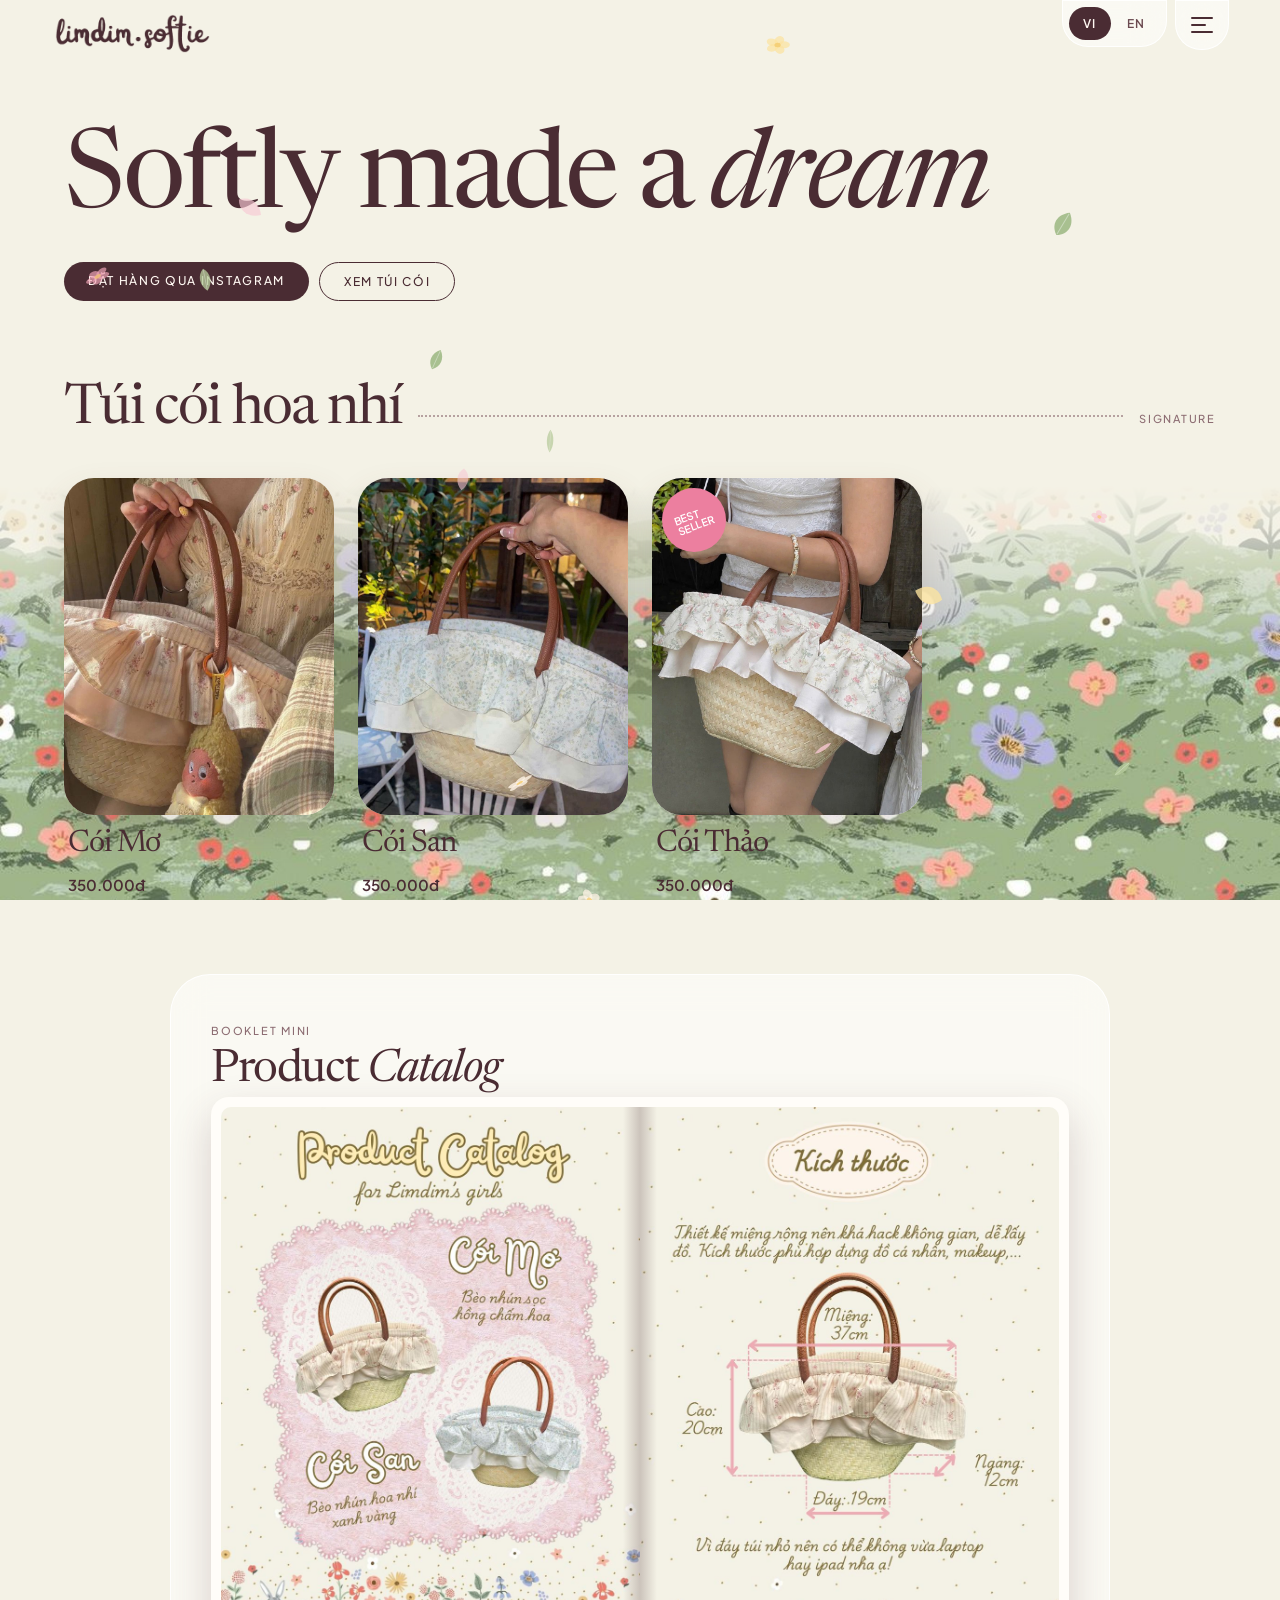
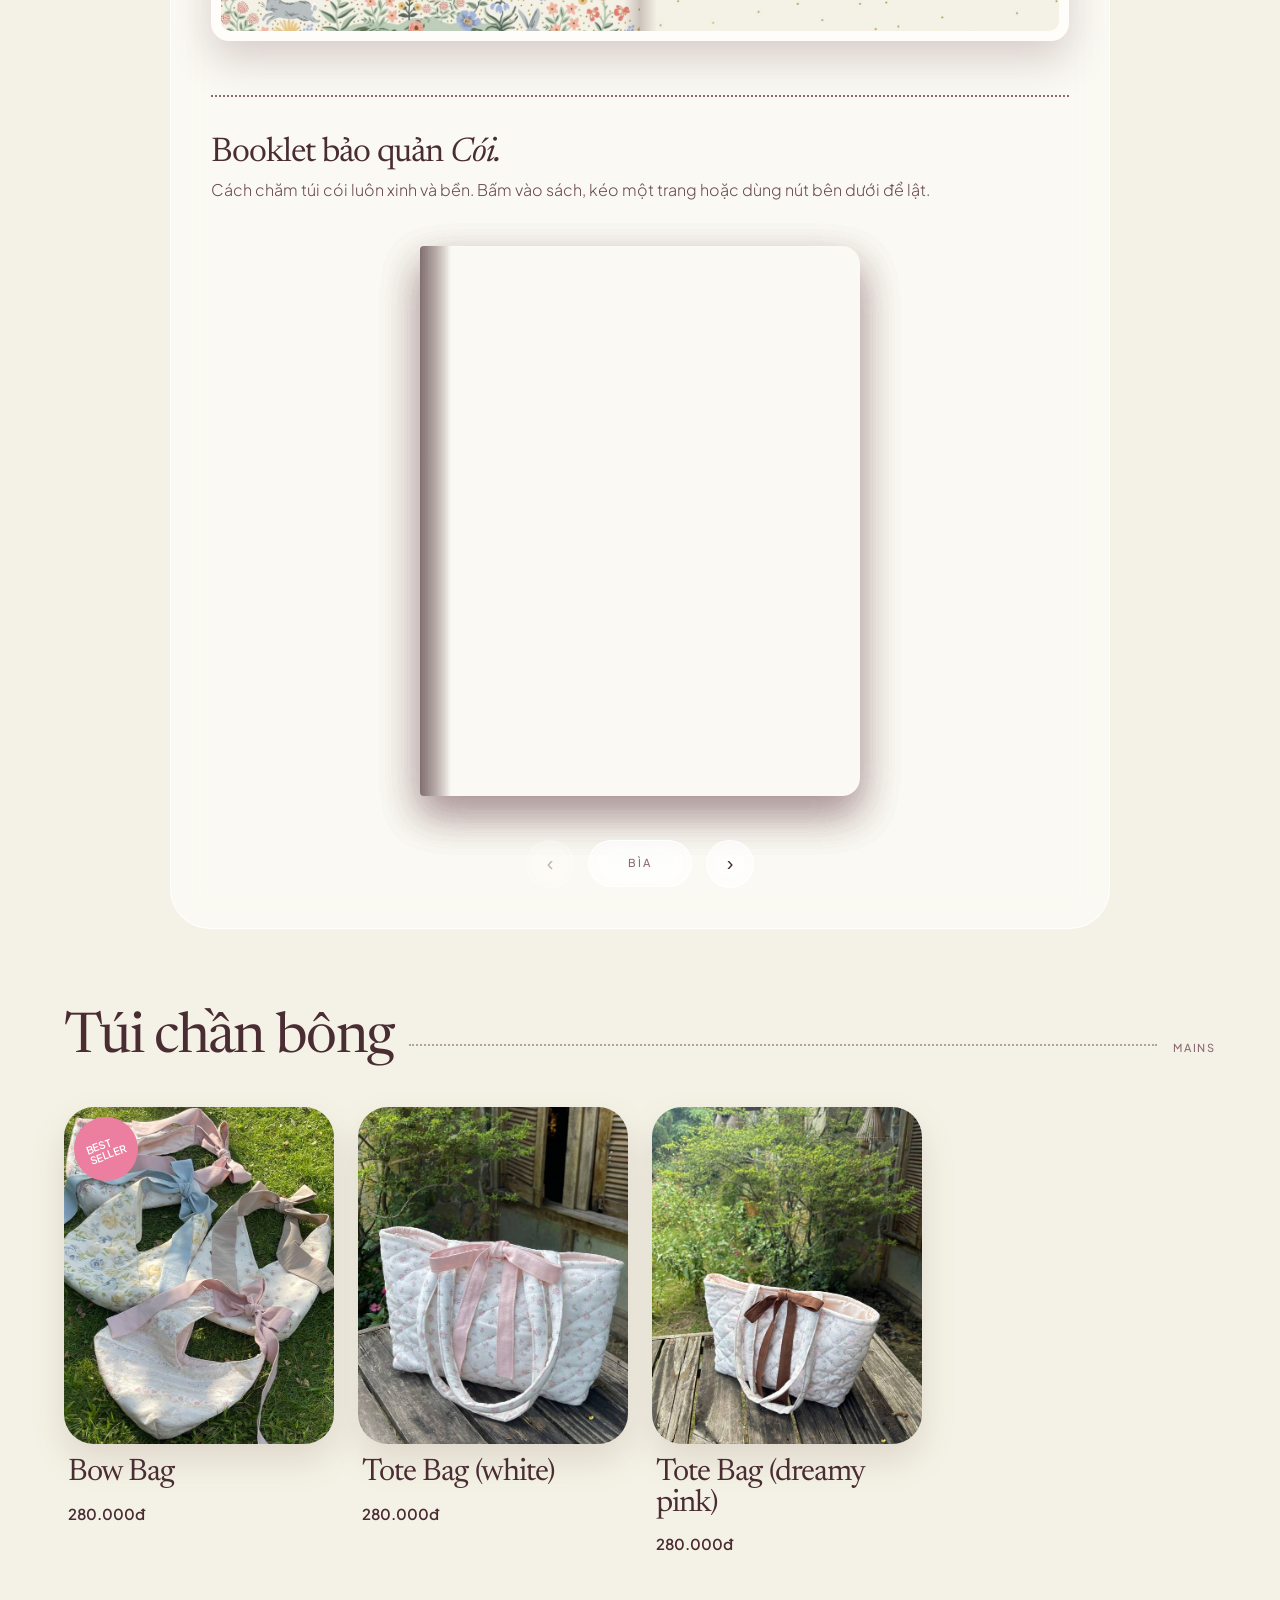
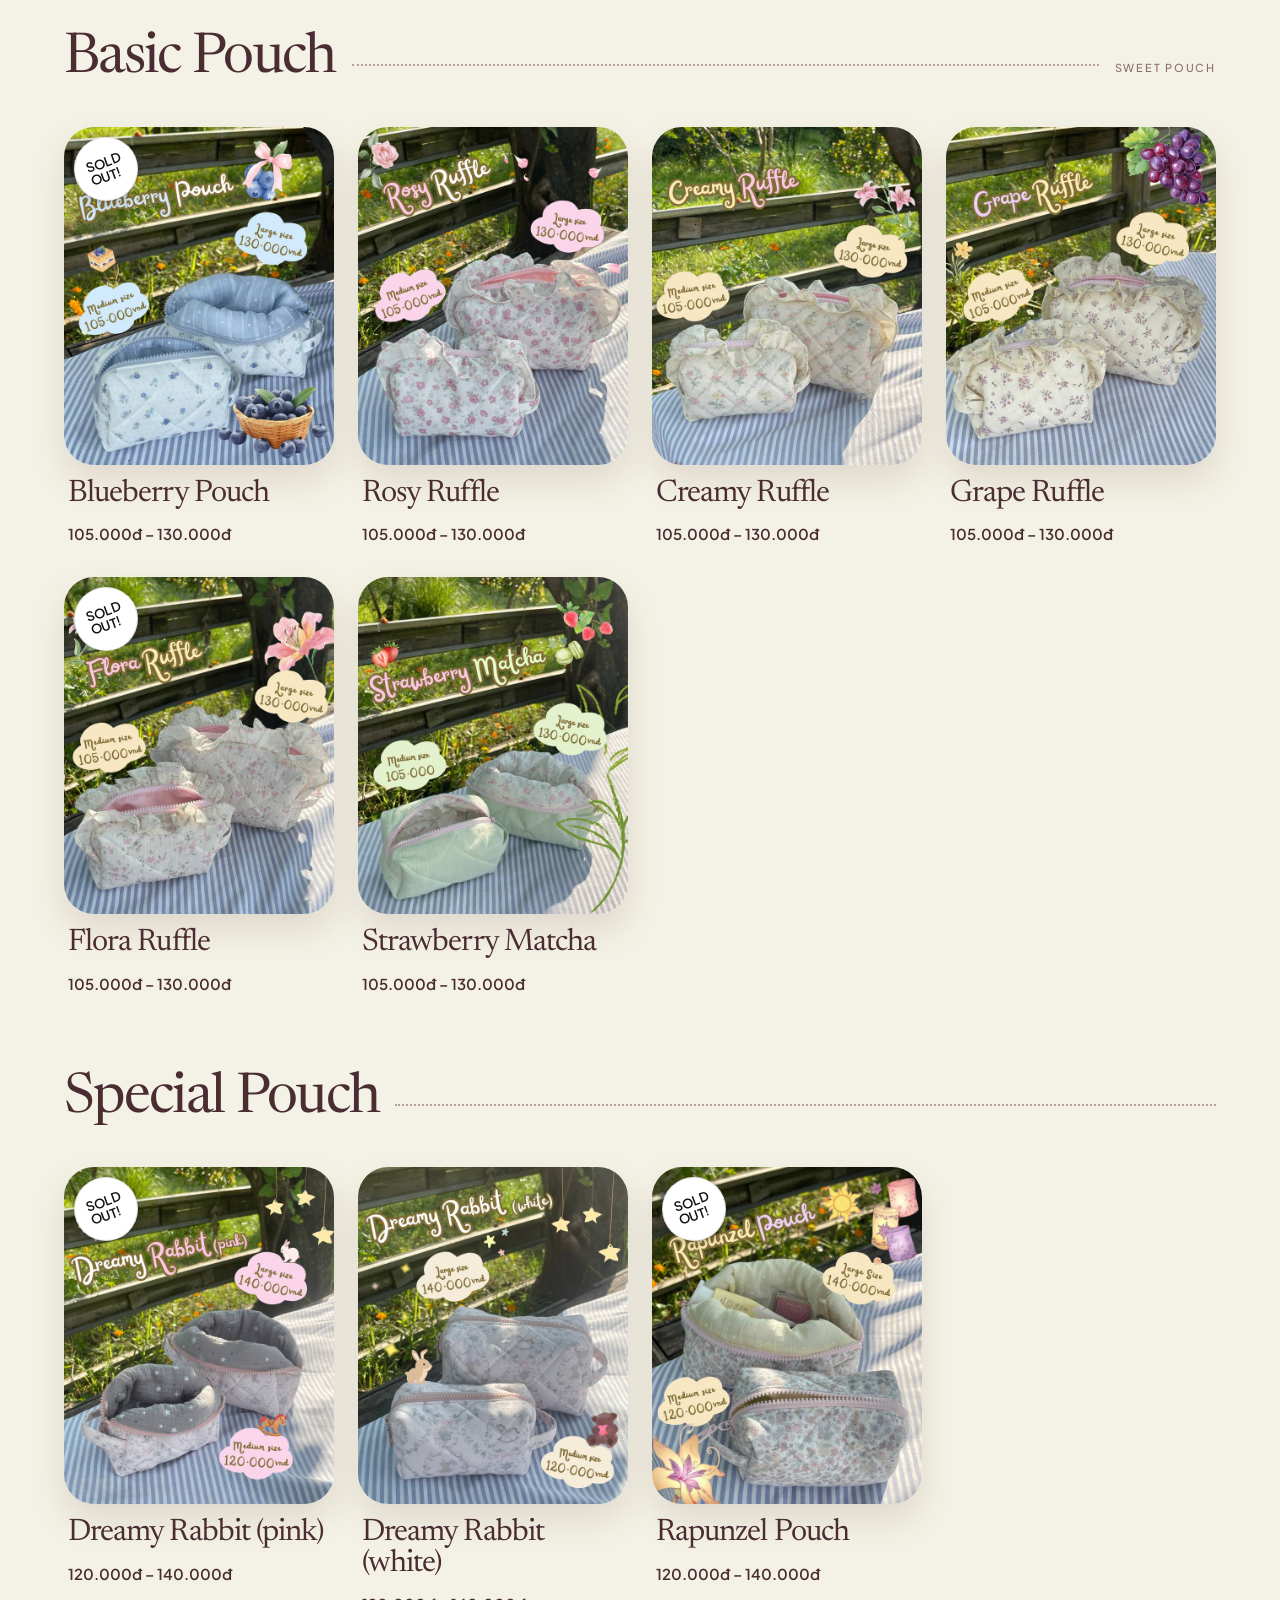
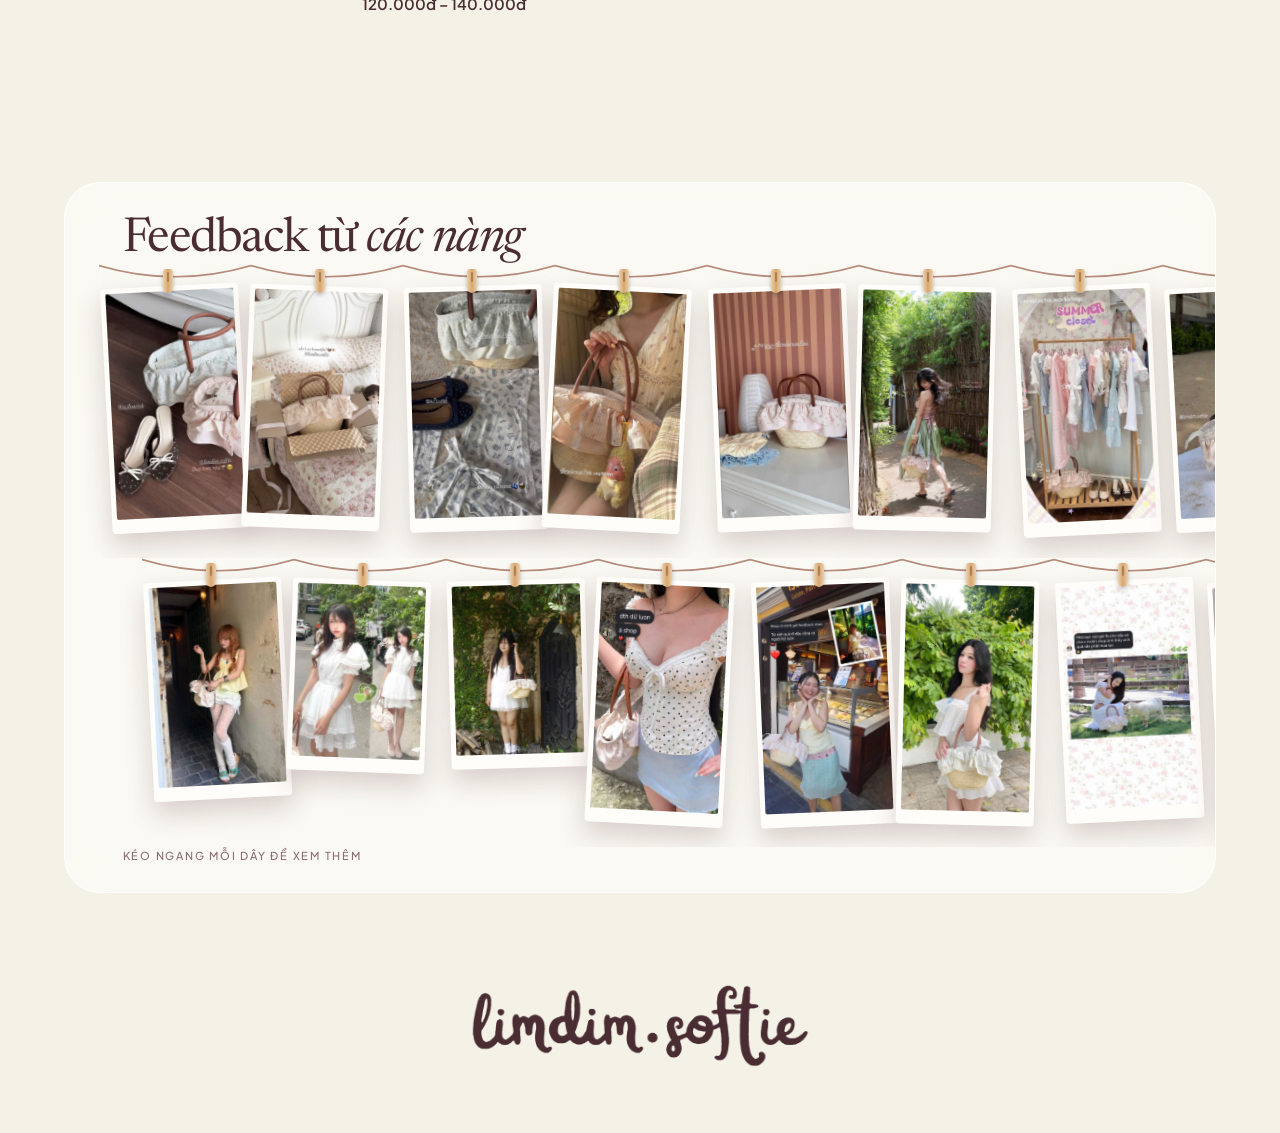
==== commit df0632ce: "Add files via upload" ====
--- a/index.html
+++ b/index.html
@@ -13,8 +13,7 @@
 
 <div class="veil"></div><img class="strip" src="/images/site/strip.jpg" alt="">
 <header class="top">
-<a class="brand" href="#top"><img class="mark" src="/images/site/mark.png" alt=""><b class="wm" role="img" aria-label="limdim.softie"></b></a>
-<nav class="menu glass" aria-label="Menu"><a href="#ms-C" data-go="C" data-t="n1"></a><a href="#shop" data-go="shop" data-t="n2"></a><a href="#feedback" data-t="n5"></a></nav>
+<a class="brand" href="#top"><b class="wm" role="img" aria-label="limdim.softie"></b></a>
 <div class="tools"><div class="lang glass" role="group" aria-label="Language"><button data-l="vi">VI</button><button data-l="en">EN</button></div><div class="catwrap"><button type="button" class="catburger glass" id="catburger" aria-label="Danh mục sản phẩm" aria-expanded="false" aria-controls="mnav"><span class="bl" aria-hidden="true"><i></i><i></i><i></i></span></button><nav class="catbar glass" id="mnav" aria-label="Danh mục"></nav></div></div>
 </header>
 <main id="top">
@@ -43,7 +42,7 @@
 </div></div></section>
 </main>
 
-<footer><div class="wrap"><div class="footbrand"><img class="mark" src="/images/site/mark.png" alt=""><b class="wm" role="img" aria-label="limdim.softie"></b></div><p class="lbl"><a href="https://ig.me/m/limdim.softie" target="_blank" rel="noopener" data-t="ftOrder"></a> · <a href="https://www.instagram.com/limdim.softie" target="_blank" rel="noopener">Instagram @limdim.softie</a></p></div></footer>
+<footer><div class="wrap"><div class="footbrand"><b class="wm" role="img" aria-label="limdim.softie"></b></div></div></footer>
 <dialog id="lb"><img id="lbi" alt=""></dialog>
 <dialog id="pm"><div class="pmw glass"><button class="pmx" id="pmx">×</button>
 <div><div class="ph"><img id="pmi" alt=""></div><div class="thumbs" id="pmt"></div><div id="pmv"></div></div></div></dialog>
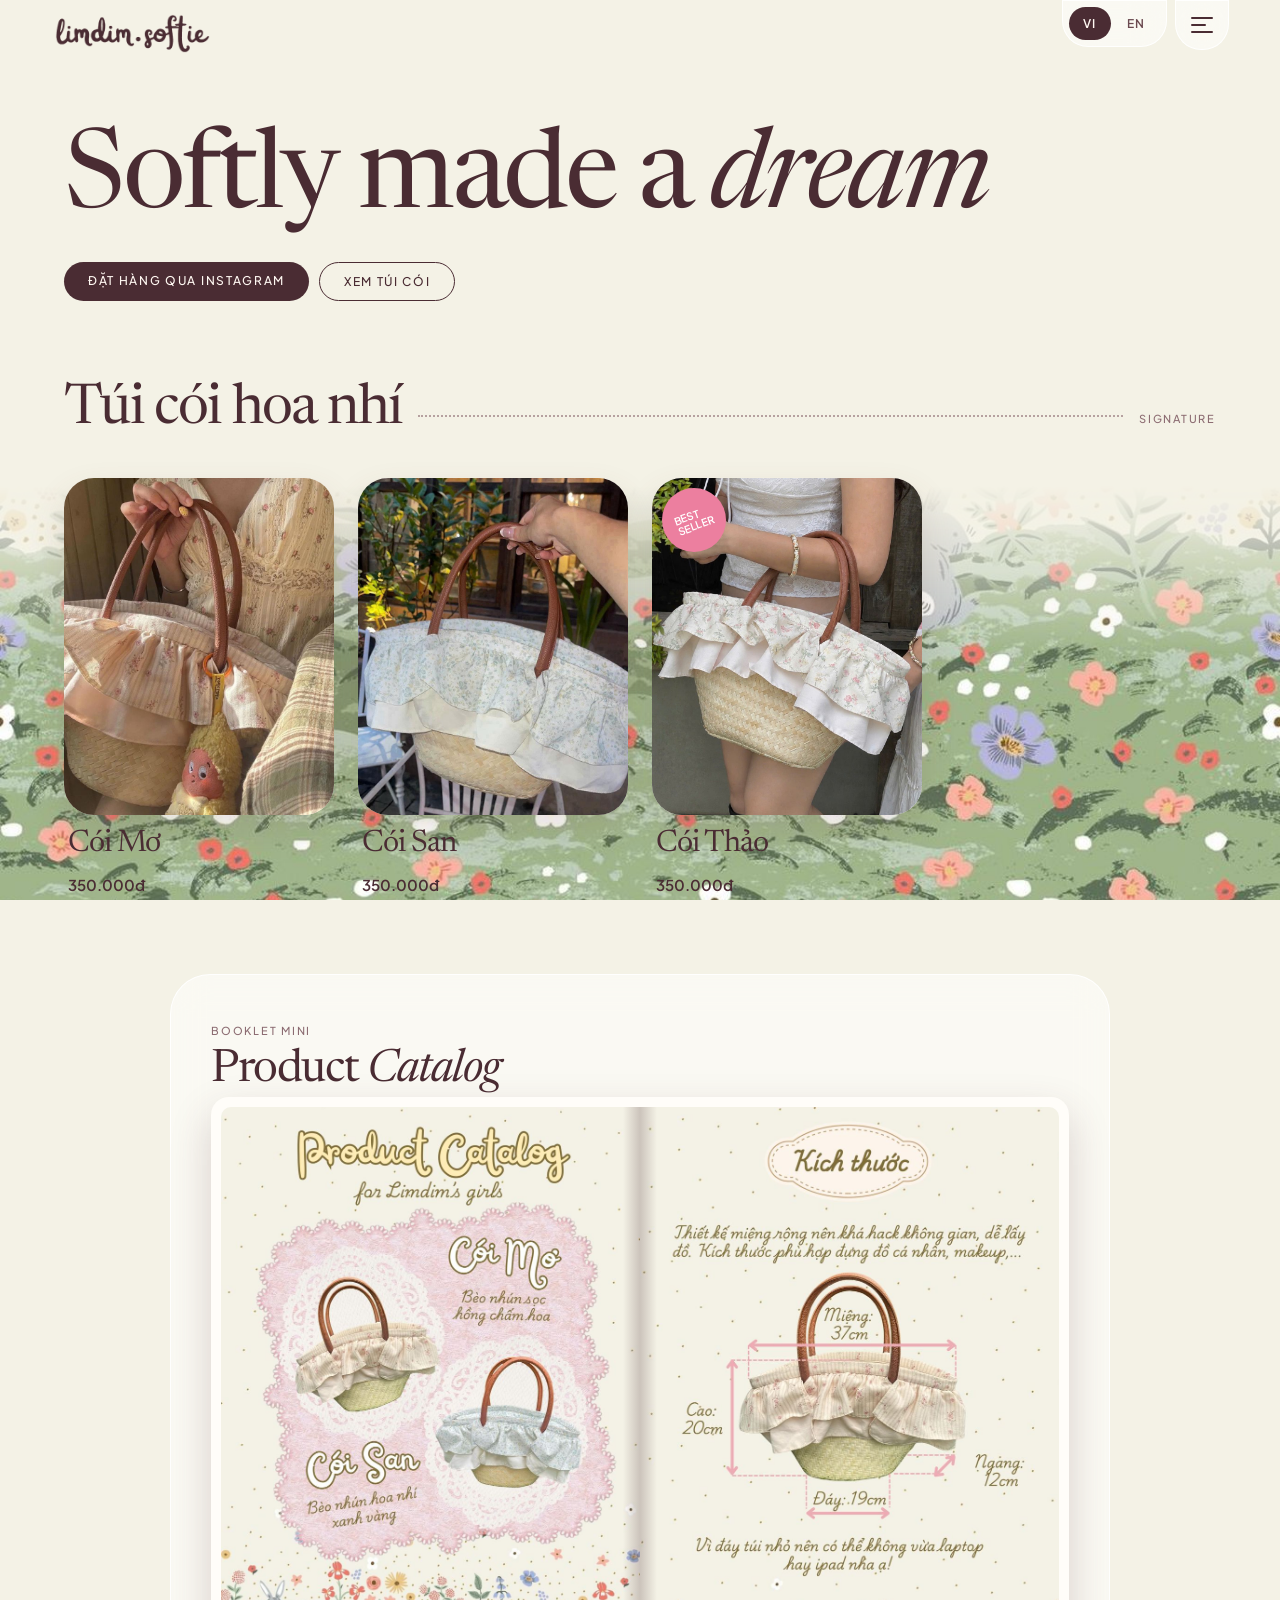
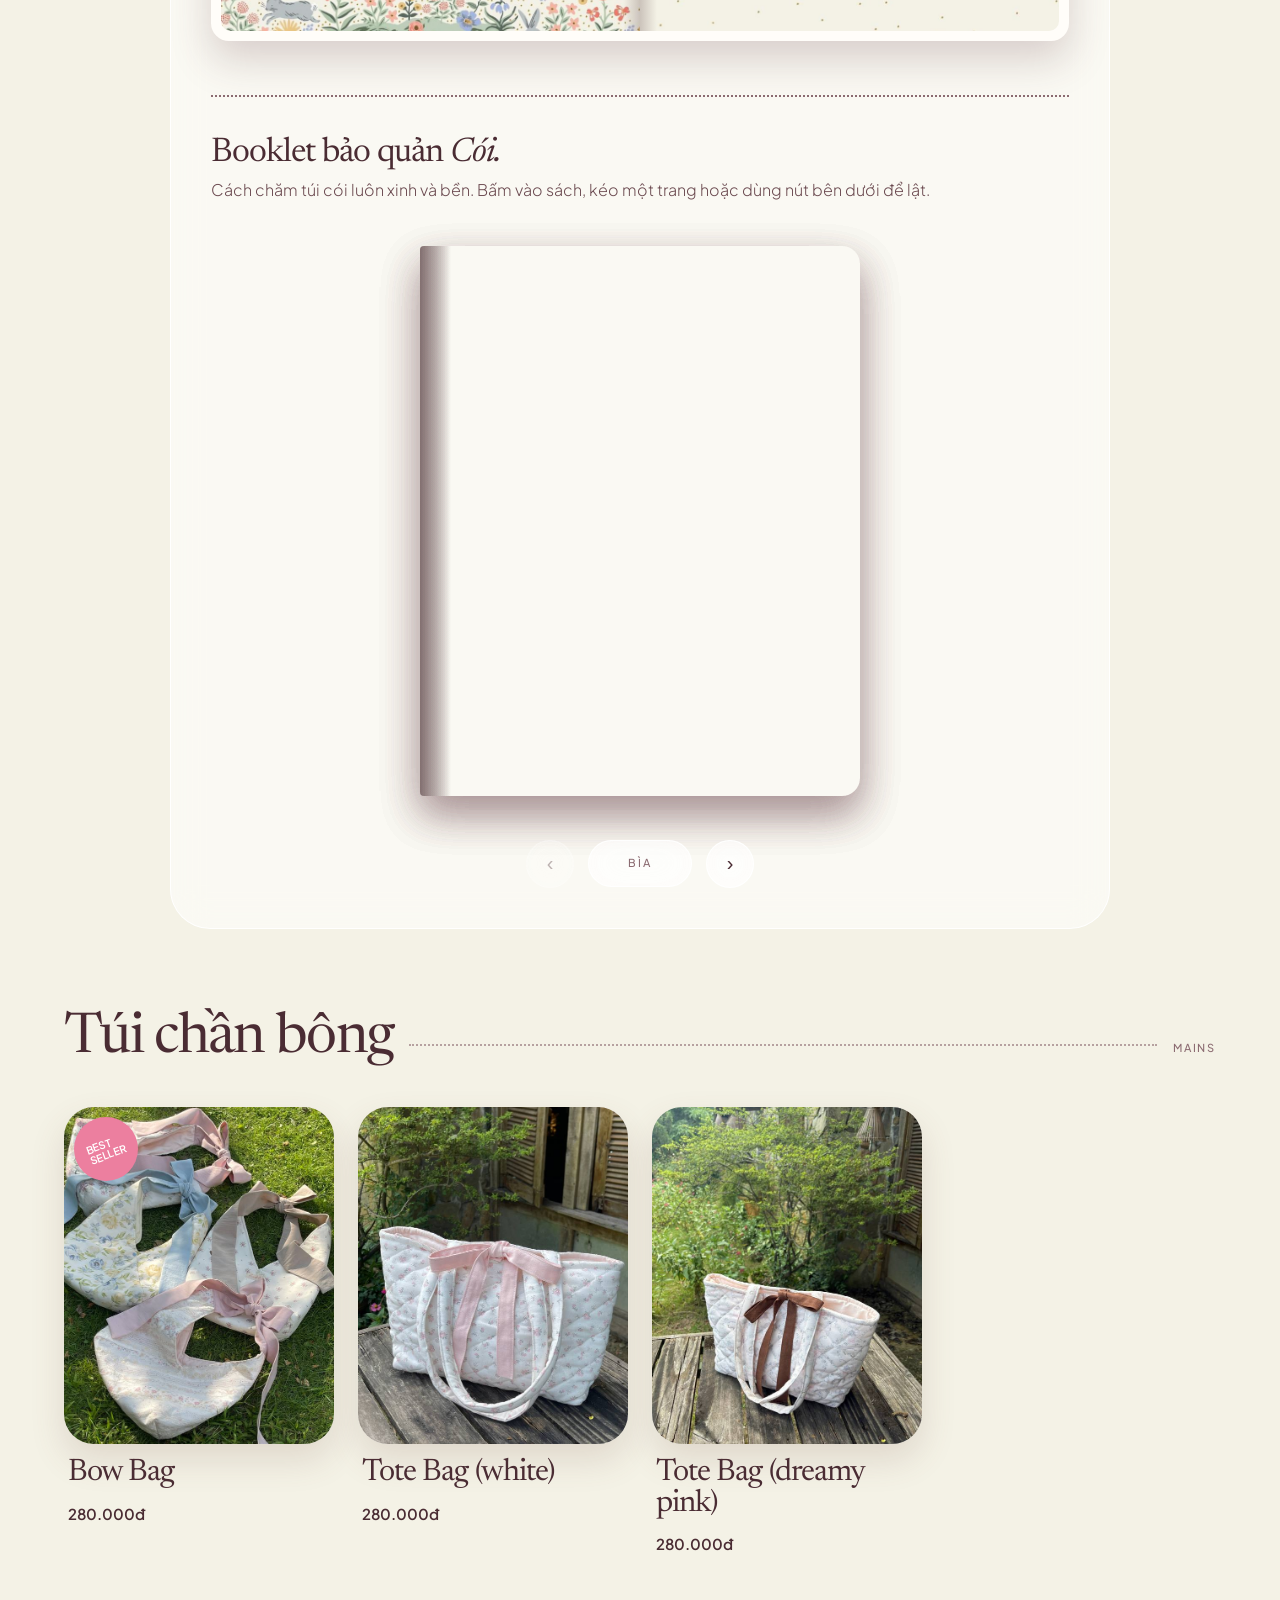
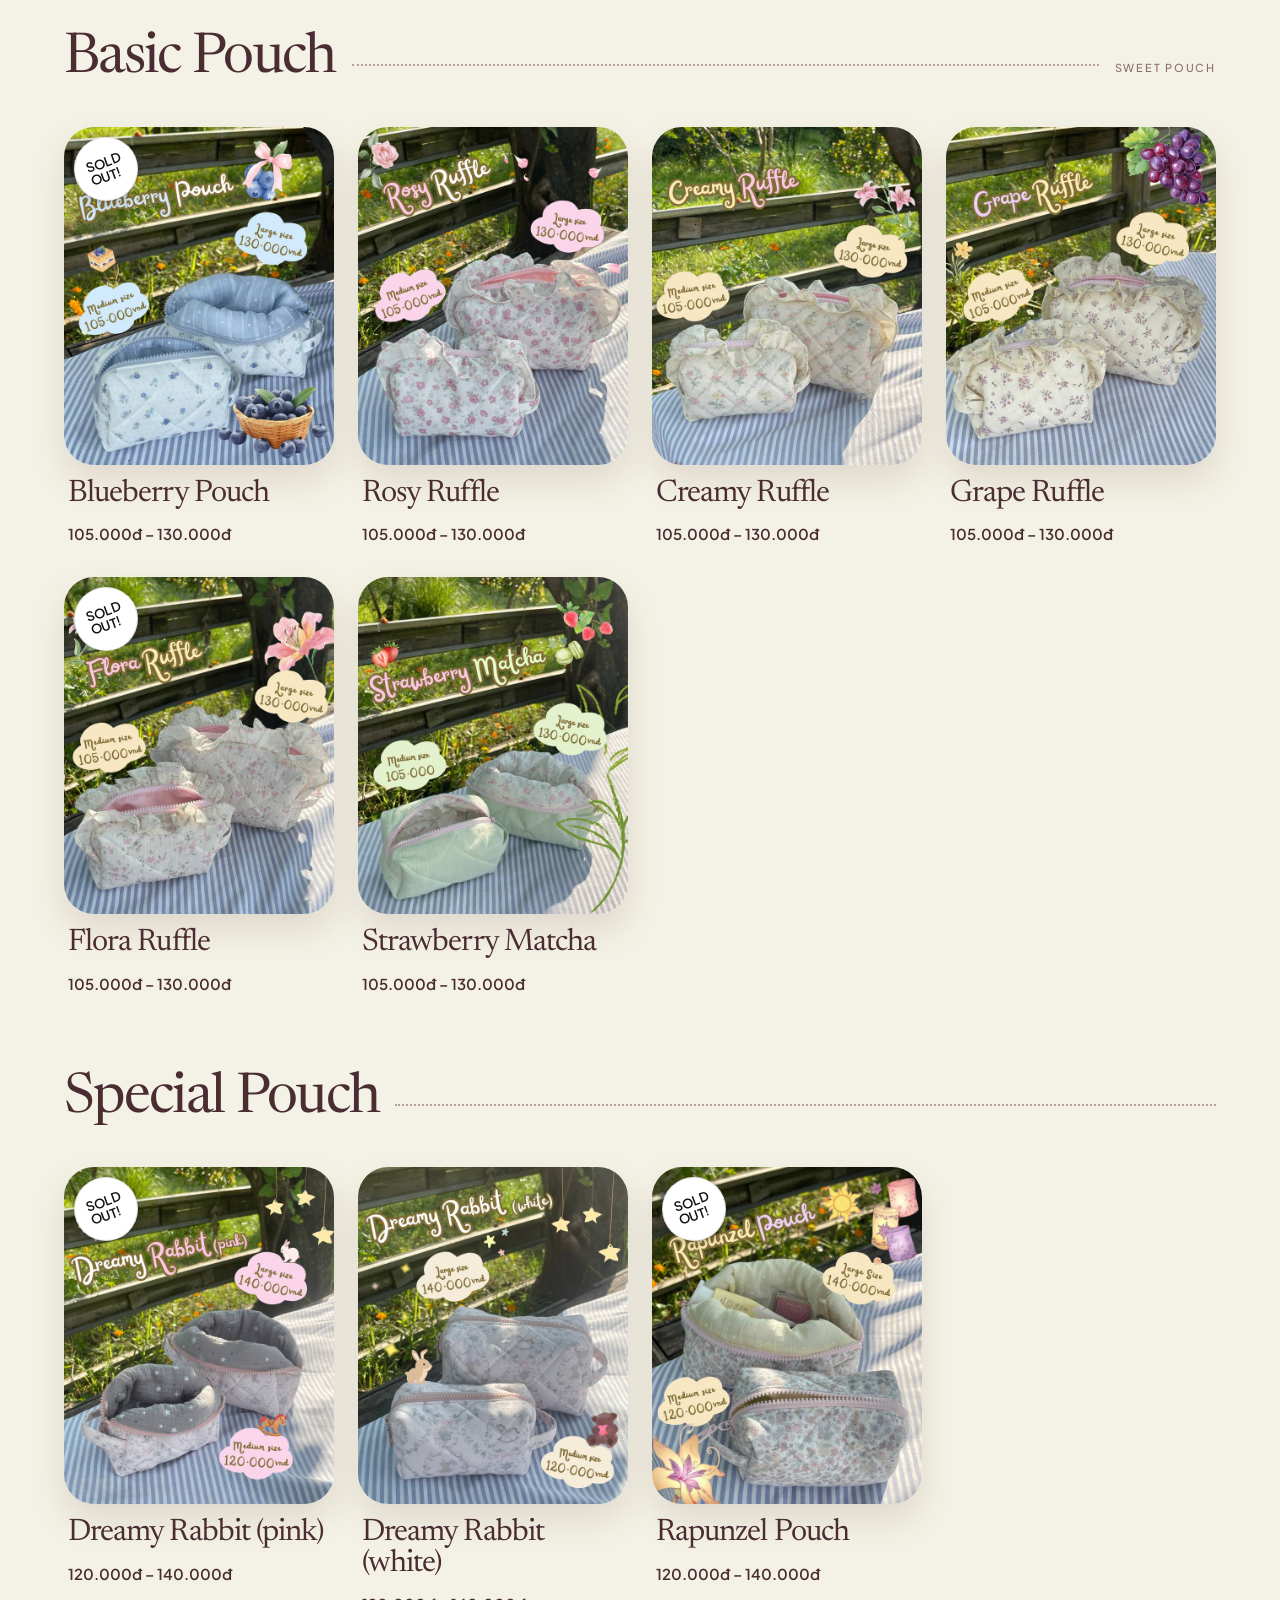
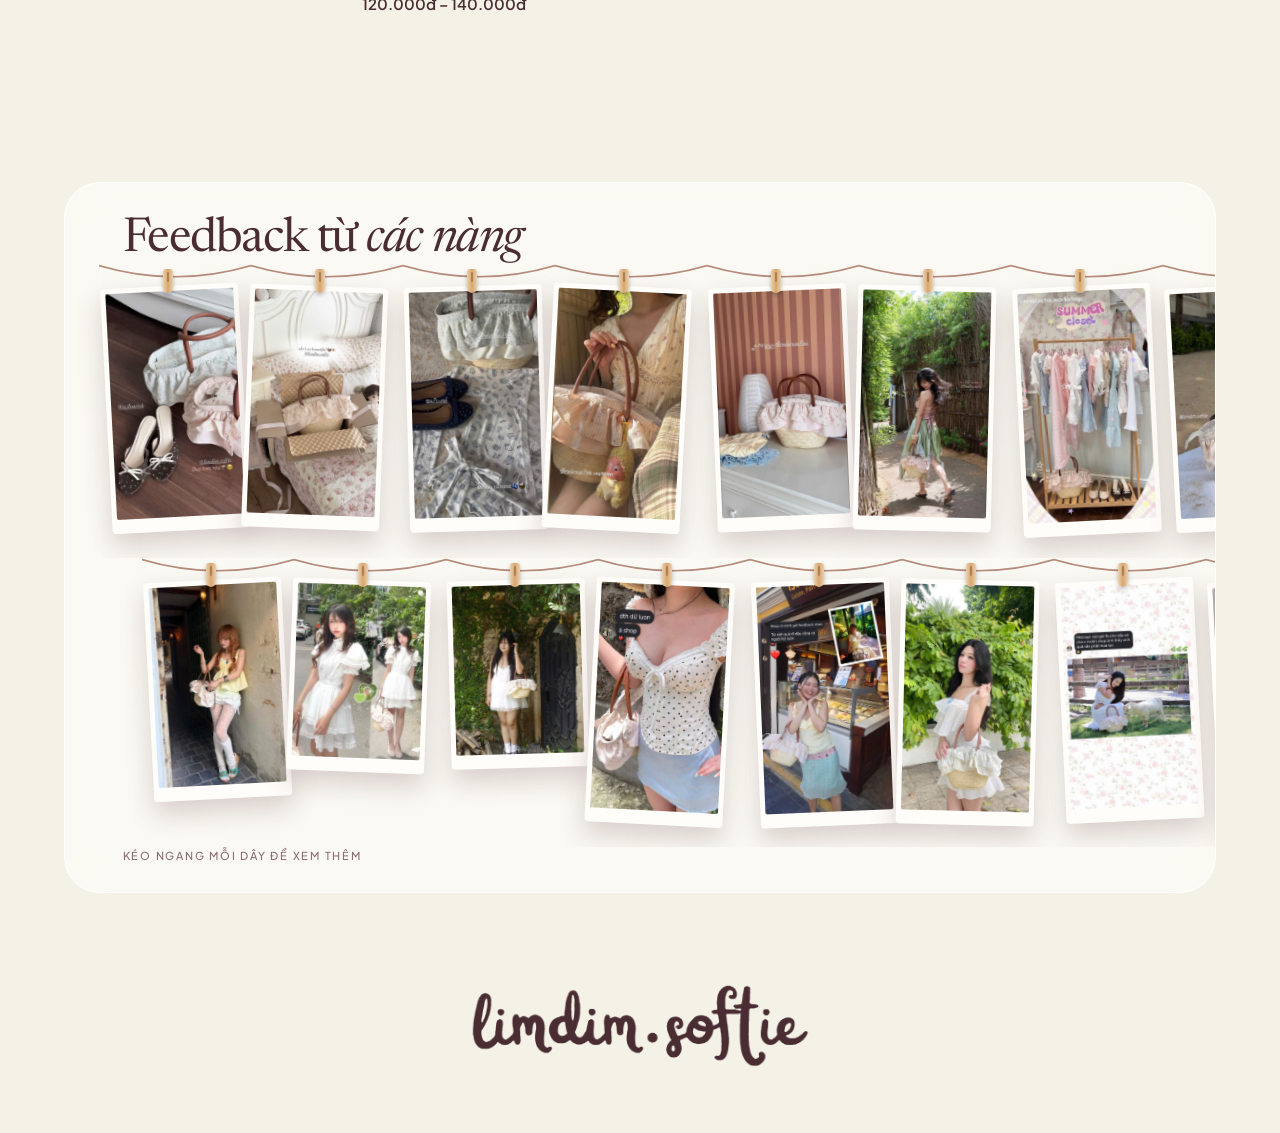
==== commit dd759d4f: "Add files via upload" ====
--- a/index.html
+++ b/index.html
@@ -1,17 +1,787 @@
+<!doctype html><html><head><meta charset=utf8><meta name=viewport content="width=device-width,initial-scale=1,viewport-fit=cover"><style>:root{color-scheme:light;box-sizing:border-box;padding-top:env(safe-area-inset-top,0px);padding-bottom:env(safe-area-inset-bottom,0px)}html{scroll-padding-top:env(safe-area-inset-top,0px)}body{margin:0;padding:0;font:14px -apple-system,BlinkMacSystemFont,sans-serif;background:#fff;color:#000}img{max-width:100%}[hidden]:not([hidden=until-found i]){display:none!important}</style></head><body>
 <!DOCTYPE html>
 <html lang="vi"><head>
 <meta charset="utf-8">
 <meta name="color-scheme" content="only light">
 <meta name="supported-color-schemes" content="light">
 <meta name="viewport" content="width=device-width, initial-scale=1, viewport-fit=cover">
-<link rel="icon" type="image/png" href="/images/site/favicon.png">
+<link rel="icon" type="image/png" href="images/favicon.png">
 <title>limdim.softie — túi vải hoa &amp; cói handmade</title>
 <link rel="preconnect" href="https://fonts.googleapis.com">
 <link href="https://fonts.googleapis.com/css2?family=Newsreader:ital,opsz,wght@0,6..72,400;1,6..72,400&amp;family=Plus+Jakarta+Sans:wght@300;400;500;600&amp;family=Allura&amp;family=Pinyon+Script&amp;display=swap" rel="stylesheet">
-<link rel="stylesheet" href="/css/style.css"></head><body>
-
-
-<div class="veil"></div><img class="strip" src="/images/site/strip.jpg" alt="">
+<style>html{background:#f4f2e6;color-scheme:only light}
+body{background:transparent!important}
+:root{color-scheme:only light;--head:#4a2c33;--ink:#6b4a50;--soft:#8c6c72;--page:#f4f2e6;--glass:rgba(255,255,255,.55);--edge:rgba(255,255,255,.9);--panel:rgba(255,253,250,.75);--accent:#e8a3b1;
+box-sizing:border-box;padding-top:env(safe-area-inset-top,0px);padding-bottom:env(safe-area-inset-bottom,0px)}
+*{box-sizing:border-box}
+html{scroll-behavior:smooth;scroll-padding-top:90px}
+body{margin:0;font:300 16px/1.7 "Plus Jakarta Sans",system-ui,sans-serif;color:var(--ink);background:#f4f2e6;overflow-x:hidden}
+.veil{position:fixed;inset:0;z-index:-2;background:var(--page)}
+.strip{position:fixed;left:0;bottom:0;width:100%;height:auto;max-height:46vh;object-fit:cover;object-position:top;z-index:-1;pointer-events:none;-webkit-mask-image:linear-gradient(transparent,#000 40%);mask-image:linear-gradient(transparent,#000 40%)}
+img{max-width:100%;display:block}a{color:inherit}
+:focus-visible{outline:2px solid var(--head);outline-offset:3px}
+.serif{font-family:Newsreader,Georgia,serif;font-weight:400;color:var(--head);letter-spacing:-.03em;line-height:.98}
+.lbl{font-size:11px;font-weight:500;letter-spacing:.16em;text-transform:uppercase;color:var(--soft)}
+.glass{background:var(--glass);border:1px solid var(--edge);backdrop-filter:blur(18px) saturate(1.2);-webkit-backdrop-filter:blur(18px) saturate(1.2)}
+.wrap{width:min(1180px,90%);margin:auto}
+header.top{position:relative;top:env(safe-area-inset-top,0px);z-index:30;display:flex;justify-content:space-between;align-items:flex-start;gap:12px;flex-wrap:wrap;padding:0 4%}
+.brand{padding:14px 22px;border-radius:0 0 26px 26px;text-decoration:none}
+.brand b{display:block;font:400 22px/1.1 Newsreader,serif;color:var(--head);letter-spacing:-.01em}
+.menu{display:flex;gap:4px;padding:6px;border-radius:0 0 26px 26px;margin-right:auto;margin-left:auto;overflow-x:auto;max-width:100%}
+.menu a{padding:9px 16px;border-radius:999px;font-size:13px;font-weight:500;text-decoration:none;white-space:nowrap}
+.menu a:hover{background:var(--panel)}
+.hero{padding:clamp(56px,10vw,130px) 0 40px}
+.hero h1{font-size:clamp(50px,9.5vw,136px);margin:0 0 26px;max-width:11ch}
+.hero h1 em{font-style:italic}
+.hero p{max-width:560px;font-size:clamp(16px,1.6vw,19px);margin:0}
+.hint{display:table;margin:clamp(40px,6vw,80px) auto;padding:12px 24px;border-radius:999px}
+.cats{display:grid;grid-template-columns:repeat(auto-fit,minmax(260px,1fr));gap:clamp(18px,3vw,36px)}
+.cat{border-radius:44px;padding:clamp(14px,2vw,26px);text-decoration:none;display:block;transition:transform .3s}
+.cat:hover{transform:translateY(-4px)}
+.panel{background:var(--panel);border-radius:26px;overflow:hidden;aspect-ratio:4/3;display:grid;place-items:center;margin-bottom:22px}
+.panel img{width:100%;height:100%;object-fit:cover}
+.panel img.cut{object-fit:contain;width:72%}
+.row{display:flex;justify-content:space-between;gap:12px;align-items:baseline}
+.cat h3{font-size:clamp(28px,3vw,38px);margin:6px 0 0}
+section{padding:clamp(70px,10vw,130px) 0 0}
+h2{font-size:clamp(40px,6.5vw,88px);margin:0 0 16px}
+h2 em{font-style:italic}
+.lead{max-width:520px;margin:0 0 36px}
+.tabs{display:flex;gap:8px;flex-wrap:wrap;margin-bottom:30px}
+.tabs button{font:500 12px "Plus Jakarta Sans",sans-serif;letter-spacing:.14em;text-transform:uppercase;padding:11px 22px;border-radius:999px;border:1px solid var(--edge);background:var(--glass);color:var(--ink);cursor:pointer;backdrop-filter:blur(14px)}
+.tabs button[aria-pressed="true"]{background:var(--head);color:var(--bg,#fff8f2);border-color:var(--head)}
+:root:not([data-theme]) .tabs button[aria-pressed="true"]{color:#fff8f2}
+.grid{display:grid;grid-template-columns:repeat(auto-fill,minmax(250px,1fr));gap:24px}
+.prod{border-radius:36px;padding:14px;cursor:pointer;text-align:left;font:inherit;color:inherit;display:block;width:100%}
+.prod .panel{aspect-ratio:4/5;margin-bottom:16px}
+.prod h3{font-size:25px;margin:4px 6px 0}.prod .pr{font-size:14px;font-weight:500;color:var(--head);margin:0 6px 4px}
+.pill{display:inline-block;padding:3px 12px;border-radius:999px;background:var(--panel)}
+dialog{border:0;padding:0;background:transparent;color:var(--ink);width:min(880px,92vw);max-height:92vh;overflow:visible}
+dialog::backdrop{background:rgba(60,35,40,.45);backdrop-filter:blur(6px)}
+.dlg{border-radius:40px;padding:18px;display:grid;grid-template-columns:1fr 1fr;gap:26px;background:var(--panel)}
+.dlg .panel{aspect-ratio:4/5;margin:0}.dlg h3{font-size:clamp(34px,5vw,54px);margin:10px 0 14px}
+.dlg .x{margin-top:22px;font:500 12px "Plus Jakarta Sans";letter-spacing:.14em;text-transform:uppercase;padding:12px 24px;border-radius:999px;border:1px solid var(--head);background:transparent;color:var(--head);cursor:pointer}
+@media(max-width:640px){.dlg{grid-template-columns:1fr}}
+.two{display:grid;grid-template-columns:repeat(auto-fit,minmax(280px,1fr));gap:clamp(18px,3vw,36px)}
+.gal{columns:3 230px;column-gap:18px}
+.gal img{width:100%;margin:0 0 18px;border-radius:28px;border:6px solid var(--glass);break-inside:avoid}
+/* menu */
+.carte{border-radius:48px;padding:clamp(24px,5vw,70px);background:var(--panel);border:1px solid var(--edge);backdrop-filter:blur(22px);-webkit-backdrop-filter:blur(22px);box-shadow:0 30px 70px rgba(120,80,70,.12)}
+.chead{text-align:center;margin-bottom:clamp(28px,5vw,56px)}.chead h2{margin:10px 0 12px}.chead p{margin:0 auto;max-width:440px}
+.ccols{display:grid;grid-template-columns:1fr 1fr;gap:clamp(28px,5vw,72px)}
+@media(max-width:820px){.ccols{grid-template-columns:1fr}}
+.msec{margin-bottom:38px}.msec h3{font-size:clamp(32px,4vw,46px);margin:0}.msec h3 em{font-style:italic}
+.msec .sub{margin:2px 0 8px;font-size:14px;color:var(--soft)}
+.msec ul{list-style:none;margin:0;padding:0;border-top:2px solid var(--head)}
+.mrow{display:grid;grid-template-columns:64px 1fr;gap:2px 16px;align-items:center;text-align:left;width:100%;background:none;border:0;border-bottom:1px dashed var(--soft);padding:12px 4px;cursor:pointer;color:inherit;font:inherit;border-radius:14px}
+.mrow:hover{background:var(--glass)}
+.mrow img{grid-row:1/3;width:64px;height:64px;border-radius:50%;object-fit:cover;border:3px solid var(--edge)}
+.mt{display:flex;align-items:baseline;gap:8px}.mn{font-size:clamp(21px,2.4vw,26px)}
+.mt .lead2{flex:1;border-bottom:2px dotted var(--soft);transform:translateY(-4px);opacity:.7}
+.mt b{font-weight:600;color:var(--head);font-size:15px;white-space:nowrap}
+.md{font-size:13.5px;color:var(--soft);line-height:1.4}
+.cspecial{margin:10px auto 0;max-width:520px;text-align:center;border:2px dashed var(--soft);border-radius:30px;padding:22px 20px}
+.cspecial p{font-size:clamp(26px,3.4vw,38px);margin:4px 0 14px}
+.btn2{display:inline-block;padding:11px 24px;border-radius:999px;background:var(--head);color:var(--on,#fff8f2);font:500 12px "Plus Jakarta Sans";letter-spacing:.14em;text-transform:uppercase;text-decoration:none}
+.cnote{text-align:center;margin:26px 0 0}
+/* menu v2 */
+.mnav{display:flex;gap:8px;flex-wrap:wrap;justify-content:center;margin:0 0 clamp(30px,5vw,56px)}
+.mnav button{font:500 12px "Plus Jakarta Sans",sans-serif;letter-spacing:.14em;text-transform:uppercase;padding:11px 20px;border-radius:999px;border:1px dashed var(--soft);background:transparent;color:var(--ink);cursor:pointer}
+.mnav button:hover{background:var(--glass)}
+/* category scallop tiles */
+.mh{display:flex;align-items:baseline;gap:16px}.mh h3{font-size:clamp(34px,4.6vw,56px);margin:0;white-space:nowrap}
+.mh .rule{flex:1;border-bottom:2px dotted var(--soft);opacity:.6;transform:translateY(-6px)}
+.msec{margin-bottom:clamp(40px,6vw,76px);scroll-margin-top:90px}.msec .sub{margin:4px 0 22px;color:var(--soft)}
+.mgrid{display:grid;grid-template-columns:repeat(auto-fill,minmax(min(100%,210px),1fr));gap:30px 24px}
+.mcard{display:block;text-align:left;background:none;border:0;padding:0;cursor:pointer;color:inherit;font:inherit}
+.mph{position:relative;border-radius:30px;overflow:hidden;aspect-ratio:4/5;background:var(--panel);display:grid;place-items:center;box-shadow:0 16px 34px rgba(120,80,70,.16)}
+.mph img{width:100%;height:100%;object-fit:cover;transition:transform .6s}
+.mcard:hover .mph img{transform:scale(1.05)}
+.mph.cutbg{background:linear-gradient(160deg,#fffaf6,#f5d7dd)}.mph img.cut{object-fit:contain;width:84%;height:auto}
+.tag{position:absolute;left:12px;bottom:12px;padding:6px 14px;border-radius:999px;background:var(--panel);color:var(--head);border:1.5px dashed var(--soft);font:600 13px "Plus Jakarta Sans",sans-serif;backdrop-filter:blur(8px)}
+.mcard .mn{display:block;font-size:clamp(25px,2.6vw,31px);margin:14px 4px 0}
+.mcard .md{display:block;margin:3px 4px 0;font-size:13.5px;color:var(--soft);line-height:1.45}
+/* feedback wall */
+.wall{border-radius:48px;padding:clamp(28px,4.5vw,64px) 0 clamp(18px,3vw,36px);overflow:hidden}
+.wallhead{padding:0 clamp(24px,4.5vw,64px)}.wallhead h2{margin-bottom:10px}
+.line{display:flex;align-items:flex-start;overflow-x:auto;padding:4px clamp(24px,4.5vw,64px) 40px;scrollbar-width:thin;scrollbar-color:var(--soft) transparent;overscroll-behavior-x:contain}
+.line:nth-of-type(2n){padding-left:clamp(70px,9vw,140px)}
+.hang{position:relative;flex:none;width:clamp(170px,21vw,226px);margin-right:22px;padding-top:26px}
+.hang:before{content:"";position:absolute;top:0;left:0;width:calc(100% + 22px);height:30px;background:url("data:image/svg+xml,%3Csvg xmlns='http://www.w3.org/2000/svg' viewBox='0 0 100 30' preserveAspectRatio='none'%3E%3Cpath d='M0 2Q50 30 100 2' fill='none' stroke='%23b58b7c' stroke-width='1.6' vector-effect='non-scaling-stroke'/%3E%3C/svg%3E") 0 0/100% 100% no-repeat}
+.pin{position:absolute;top:7px;left:50%;width:12px;height:32px;margin-left:-6px;border-radius:4px 4px 7px 7px;background:linear-gradient(90deg,#ecd0a8,#d6a672 50%,#ecd0a8);box-shadow:0 2px 4px rgba(0,0,0,.25);z-index:3}
+.pin:after{content:"";position:absolute;left:5px;top:3px;width:2px;height:14px;background:rgba(90,50,30,.35);border-radius:2px}
+.pol,.note{display:block;transform:rotate(var(--r,0deg));transform-origin:50% -18px;transition:transform .45s cubic-bezier(.3,1.4,.5,1)}
+.pol{width:100%;padding:9px 9px 24px;border:0;border-radius:6px;background:#fffdf9;box-shadow:0 12px 26px rgba(90,50,60,.22);cursor:zoom-in}
+.pol img{width:100%;height:auto;border-radius:2px}
+.pol:hover,.note:hover{transform:rotate(0) scale(1.05);position:relative;z-index:4}
+.note{background:var(--c,#fff1a8);color:#5a3b3f;padding:26px 18px 16px;border-radius:4px;box-shadow:0 12px 24px rgba(90,50,60,.2);font:italic 400 clamp(18px,2vw,21px)/1.35 Newsreader,Georgia,serif}
+.note p{margin:0 0 12px}.note .lbl{color:#8c6c72;font-style:normal}
+.in .pol,.in .note{animation:swing 1.8s cubic-bezier(.25,1.5,.5,1) both;animation-delay:calc(var(--k,0)*90ms)}
+@keyframes swing{from{transform:rotate(calc(var(--r,0deg) + 16deg))}}
+.drag-hint{padding:0 clamp(24px,4.5vw,64px);margin:6px 0 0}
+#lb{border:0;padding:0;background:transparent;max-width:92vw;max-height:92vh}#lb::backdrop{background:rgba(50,28,32,.6);backdrop-filter:blur(8px)}
+#lb img{max-width:min(92vw,560px);max-height:90vh;border:10px solid #fffdf9;border-radius:8px;display:block}
+/* booklet */
+.bookwrap{display:grid;place-items:center;padding:20px 0 10px;--pw:min(84vw,440px,calc((100svh - 230px)*.8))}
+.book{position:relative;width:var(--pw);height:calc(var(--pw)*1.25);perspective:2200px;transition:transform .9s cubic-bezier(.45,.05,.2,1);touch-action:pan-y;cursor:grab;user-select:none;-webkit-user-select:none;outline-offset:14px}
+.book.open{transform:translateX(50%)}
+.leaf{position:absolute;inset:0;transform-origin:left center;transform-style:preserve-3d;transform:rotateY(var(--r,0deg));transition:transform .9s cubic-bezier(.45,.05,.2,1)}
+.leaf.f{--r:-180deg}.leaf.drag{transition:none}
+.leaf .fr,.leaf .bk{position:absolute;inset:0;backface-visibility:hidden;-webkit-backface-visibility:hidden;overflow:hidden;box-shadow:0 18px 40px rgba(90,50,60,.22)}
+.leaf .fr{border-radius:4px 18px 18px 4px}.leaf .bk{transform:rotateY(180deg);border-radius:18px 4px 4px 18px}
+.leaf img{width:100%;height:100%;object-fit:fill;pointer-events:none;-webkit-user-drag:none}
+.leaf .fr:after,.leaf .bk:after{content:"";position:absolute;inset:0;pointer-events:none;background:linear-gradient(90deg,rgba(60,30,35,.28),transparent 7%)}
+.leaf .bk:after{background:linear-gradient(270deg,rgba(60,30,35,.28),transparent 7%)}
+.leaf .fr:before,.leaf .bk:before{content:"";position:absolute;inset:0;z-index:2;pointer-events:none;opacity:0;background:linear-gradient(90deg,rgba(40,20,25,0),rgba(40,20,25,.42))}
+.leaf .bk:before{background:linear-gradient(270deg,rgba(40,20,25,0),rgba(40,20,25,.42))}
+.leaf.turning .fr:before,.leaf.turning .bk:before{animation:shade .9s ease}
+@keyframes shade{50%{opacity:1}}
+.leaf.drag .fr:before,.leaf.drag .bk:before{opacity:var(--sh,0)}
+.book.single .leaf.f{visibility:hidden;transition:transform .9s cubic-bezier(.45,.05,.2,1),visibility 0s .9s}
+.ctrl{display:flex;justify-content:center;align-items:center;gap:14px;margin-top:34px}
+.ctrl button{width:48px;height:48px;border-radius:50%;cursor:pointer;color:var(--head);font-size:20px}
+.ctrl button:disabled{opacity:.35;cursor:default}
+.pg{padding:13px 20px;border-radius:999px;min-width:104px;text-align:center}
+.gloss{max-width:720px;margin:26px auto 0;border-radius:28px;padding:20px 24px;display:none}.gloss.on{display:block}
+.gloss p{margin:10px 0 0;font-size:14.5px;line-height:1.6}.gloss b{color:var(--head);font-weight:600}
+footer{padding:90px 0 50px;text-align:center}footer .serif{font-size:clamp(40px,7vw,96px);margin:0 0 10px}
+@media(prefers-reduced-motion:reduce){*{animation:none!important;transition:none!important}html{scroll-behavior:auto}}
+.lang{display:flex;gap:2px;padding:6px;border-radius:0 0 26px 26px}
+.lang button{border:0;background:none;font:600 12px "Plus Jakarta Sans",sans-serif;letter-spacing:.12em;padding:9px 14px;border-radius:999px;color:var(--ink);cursor:pointer}
+.lang button[aria-pressed="true"]{background:var(--head);color:var(--on,#fff8f2)}
+header.top{justify-content:space-between}
+.two.three{grid-template-columns:repeat(auto-fit,minmax(min(100%,250px),1fr))}
+.panel.tall{aspect-ratio:4/5}.panel.tall img{object-fit:cover}
+.details{margin-top:clamp(36px,5vw,64px)}
+.dgrid{display:grid;grid-template-columns:repeat(auto-fit,minmax(min(100%,220px),1fr));gap:20px;margin-top:12px}
+.dgrid figure{margin:0;position:relative}.dgrid img{width:100%;aspect-ratio:4/3;object-fit:cover;border-radius:24px;box-shadow:0 12px 26px rgba(120,80,70,.16)}
+.dgrid figcaption{position:absolute;left:-6px;top:14px;padding:3px 16px;background:#b5ab88;color:#fffdf5;font:400 22px/1.3 Newsreader,serif;transform:rotate(-5deg);box-shadow:0 4px 10px rgba(0,0,0,.18)}
+.dgrid figure:nth-child(1) figcaption{background:#b79a98}.dgrid figure:nth-child(3) figcaption{background:#a7aa8c}
+#feedback{padding-top:clamp(50px,7vw,90px)}
+.wall{border-radius:36px;padding:clamp(20px,3vw,34px) 0 clamp(8px,1.5vw,16px)}
+.wallhead{display:flex;flex-wrap:wrap;align-items:baseline;gap:4px 28px}
+.wall h2{font-size:clamp(30px,4vw,48px);margin:0}.wall .lead{margin:0 0 8px;font-size:14px;max-width:380px}
+.hang{width:clamp(104px,12vw,138px);margin-right:14px;padding-top:22px}
+.hang:before{width:calc(100% + 14px);height:24px}
+.pin{height:24px;width:10px;margin-left:-5px;top:5px}.pin:after{left:4px;height:10px}
+.pol{padding:5px 5px 14px;border-radius:4px}
+.line{padding:0 clamp(20px,3vw,34px) 22px}.line:nth-of-type(2n){padding-left:clamp(50px,6vw,80px)}
+.drag-hint{margin:0;padding-bottom:10px}
+/* shop v8 */
+.tools{display:flex;gap:8px;align-items:flex-start}
+.cartbtn{position:relative;width:52px;height:50px;border-radius:0 0 26px 26px;cursor:pointer;color:var(--head);display:grid;place-items:center;padding:0}
+.cartbtn svg{width:22px;height:22px}
+.cartbtn b{position:absolute;top:6px;right:6px;min-width:18px;height:18px;border-radius:9px;background:var(--head);color:var(--on,#fff8f2);font:600 11px/18px "Plus Jakarta Sans";text-align:center;padding:0 4px}
+.cartbtn b:empty,.cartbtn b[data-n="0"]{display:none}
+.ctas{display:flex;gap:10px;flex-wrap:wrap;margin-top:26px}
+.btn2{border:0;cursor:pointer}
+.btn3{display:inline-block;padding:11px 24px;border-radius:999px;border:1.5px solid var(--head);background:transparent;color:var(--head);font:500 12px "Plus Jakarta Sans";letter-spacing:.14em;text-transform:uppercase;text-decoration:none;cursor:pointer}
+.btn2.wide{width:100%;padding:15px;margin-top:16px}
+.ph{position:relative;aspect-ratio:4/5;overflow:hidden;border-radius:26px;background:var(--panel)}
+.ph img{position:absolute;inset:0;width:100%;height:100%;object-fit:cover}
+.cats{margin-top:clamp(34px,5vw,60px)}
+.cat .ph{margin-bottom:18px}
+.shophead{display:flex;flex-wrap:wrap;justify-content:space-between;align-items:flex-end;gap:18px 32px;margin-bottom:clamp(26px,4vw,46px)}
+.shophead h2{margin:6px 0 10px}.shophead .lead{margin:0}.shophead .mnav{margin:0;justify-content:flex-start}
+.pc{display:flex;flex-direction:column}
+.pimg{display:block;border:0;background:none;padding:0;cursor:pointer;border-radius:30px;box-shadow:0 16px 34px rgba(120,80,70,.16)}
+.pimg .ph{border-radius:30px}.pimg img{transition:transform .6s}.pimg:hover img{transform:scale(1.05)}
+.pc h3{font-size:clamp(25px,2.6vw,31px);margin:14px 4px 0}
+.pc .md{margin:3px 4px 0;font-size:13.5px;color:var(--soft);line-height:1.45}
+.prow{display:flex;justify-content:space-between;align-items:center;gap:10px;margin:12px 4px 0}
+.prow b{color:var(--head);font-weight:600;font-size:15px}
+.add{border:1.5px solid var(--head);background:transparent;color:var(--head);padding:8px 16px;border-radius:999px;font:500 12px "Plus Jakarta Sans";letter-spacing:.12em;text-transform:uppercase;cursor:pointer;white-space:nowrap}
+.add:hover{background:var(--head);color:var(--on,#fff8f2)}
+.msec .mgrid{grid-template-columns:repeat(auto-fill,minmax(min(100%,230px),1fr))}
+/* exhibition rooms */
+.roomsec{padding-top:clamp(60px,8vw,110px)}
+.room{position:relative;border-radius:48px 48px 14px 14px;padding:clamp(28px,5vw,64px) clamp(18px,4vw,56px) clamp(46px,6vw,76px);background:linear-gradient(180deg,rgba(255,253,248,.82),rgba(250,241,233,.62));border:1px solid var(--edge);overflow:hidden}
+.room:after{content:"";position:absolute;left:0;right:0;bottom:0;height:22px;background:linear-gradient(180deg,rgba(201,170,150,.35),rgba(170,130,110,.45))}
+.roomhead{text-align:center;margin-bottom:clamp(28px,5vw,56px)}.roomhead h2{margin:8px 0 8px}.roomhead p{margin:0 auto;max-width:460px}
+.wallx{display:flex;flex-wrap:wrap;justify-content:center;align-items:flex-start;gap:clamp(34px,5vw,60px) clamp(22px,3vw,40px)}
+.fx{margin:0;position:relative;padding-top:26px}
+.fx.l{width:min(100%,560px)}.fx.m{width:min(100%,290px)}.fx.s{width:min(100%,220px)}
+.fx:before{content:"";position:absolute;top:2px;left:50%;width:46px;height:5px;margin-left:-23px;border-radius:3px;background:#c9a98b;box-shadow:0 2px 3px rgba(0,0,0,.2)}
+.fx:after{content:"";position:absolute;top:7px;left:6%;right:6%;height:90px;background:radial-gradient(ellipse at 50% 0,rgba(255,244,205,.7),transparent 70%);pointer-events:none}
+.fx .mat{position:relative;z-index:1;padding:10px;background:#fffdf9;border:1px solid #e8d9cc;box-shadow:0 18px 38px rgba(90,50,60,.22);transition:transform .5s}
+.fx:hover .mat{transform:translateY(-4px)}
+.fx .mat img{width:100%;height:auto;display:block}
+.fx figcaption{margin:16px 2px 0;display:flex;flex-direction:column;gap:2px;align-items:flex-start}
+.fx figcaption b{font-size:21px;font-style:italic}
+.fx .shoplook{margin-top:6px;font:500 11px "Plus Jakarta Sans";letter-spacing:.14em;text-transform:uppercase;color:var(--head);border-bottom:1px solid var(--head);text-decoration:none;padding-bottom:1px;cursor:pointer}
+/* dialogs */
+dialog#pm,dialog#cart{border:0;padding:0;background:transparent;color:var(--ink)}
+dialog#pm{width:min(980px,94vw);max-height:92vh;overflow:visible}
+dialog::backdrop{background:rgba(60,35,40,.5);backdrop-filter:blur(6px)}
+.pmw{position:relative;border-radius:40px;padding:clamp(14px,2.4vw,26px);display:grid;grid-template-columns:1fr 1fr;gap:clamp(18px,3vw,36px);background:color-mix(in srgb,var(--page) 94%,transparent);max-height:92vh;overflow:auto}
+.pmx,.cx{position:absolute;top:14px;right:14px;width:38px;height:38px;border-radius:50%;border:0;background:var(--panel);color:var(--head);font-size:22px;cursor:pointer;z-index:3}
+.thumbs{display:flex;gap:10px;margin-top:12px}.thumbs button{width:62px;height:62px;border-radius:14px;border:2px solid transparent;padding:0;overflow:hidden;cursor:pointer;background:none}.thumbs button[aria-pressed="true"]{border-color:var(--head)}.thumbs img{width:100%;height:100%;object-fit:cover}
+.pmi h3{font-size:clamp(34px,4.4vw,54px);margin:6px 0 8px}
+.pprice{font-size:22px;font-weight:600;color:var(--head);margin:0 0 10px}
+.sizes{display:flex;gap:10px;margin:8px 0 4px}.sz{flex:1;border:1.5px solid var(--soft);background:transparent;border-radius:18px;padding:10px 12px;cursor:pointer;color:var(--ink);font:600 16px "Plus Jakarta Sans";text-align:left}
+.swatches{display:flex;flex-wrap:wrap;gap:8px;margin:8px 0 4px}.swc{display:inline-flex;align-items:center;gap:8px;border:1.5px solid var(--soft);background:transparent;border-radius:999px;padding:7px 14px 7px 8px;color:var(--ink);font:500 14px "Plus Jakarta Sans"}.swc i{width:22px;height:22px;border-radius:50%;border:1px solid rgba(74,44,51,.25);display:block}.swc[aria-pressed="true"]{border-color:var(--head);background:var(--panel);box-shadow:inset 0 0 0 1px var(--head)}
+.sz small{display:block;font:400 12px "Plus Jakarta Sans";color:var(--soft)}.sz[aria-pressed="true"]{border-color:var(--head);background:var(--panel);box-shadow:inset 0 0 0 1px var(--head)}
+.qrow{display:flex;align-items:center;gap:16px;margin:16px 0}
+.qty{display:flex;align-items:center;gap:4px;border:1.5px solid var(--soft);border-radius:999px;padding:3px}
+.qty button{width:34px;height:34px;border-radius:50%;border:0;background:transparent;color:var(--head);font-size:20px;cursor:pointer}.qty b{min-width:30px;text-align:center}
+.pbtns{display:flex;gap:10px;flex-wrap:wrap;margin-top:6px}.pbtns>*{flex:1;text-align:center;padding:14px 18px}
+.small{font-size:13px;color:var(--soft);margin:12px 0 0}
+@media(max-width:700px){.pmw{grid-template-columns:1fr}}
+dialog#cart{margin:0 0 0 auto;height:100dvh;max-height:100dvh;width:min(470px,100vw);overflow:hidden}
+.cw{height:100%;overflow:auto;padding:24px 22px 28px;background:color-mix(in srgb,var(--page) 96%,transparent);border-radius:30px 0 0 30px;position:relative}
+.cw h3{font-size:36px;margin:0 0 14px}
+.citem{display:grid;grid-template-columns:70px 1fr;gap:14px;padding:14px 0;border-bottom:1px dashed var(--soft)}
+.citem .ph{border-radius:14px}.citem b.n{font:400 21px/1.2 Newsreader,serif;color:var(--head)}
+.citem .sub{font-size:13px;color:var(--soft);margin:2px 0 8px}
+.crow{display:flex;justify-content:space-between;align-items:center;gap:8px}
+.crow .qty button{width:28px;height:28px;font-size:17px}
+.del{border:0;background:none;color:var(--soft);cursor:pointer;font-size:12px;text-decoration:underline}
+.csum{margin-top:16px;display:flex;flex-direction:column;gap:6px}.csum .t{display:flex;justify-content:space-between;font-size:18px;color:var(--head);font-weight:600}
+.fl{display:block;margin:12px 0 0}.fl input,.fl textarea{width:100%;margin-top:6px;padding:12px 14px;border-radius:16px;border:1.5px solid var(--soft);background:var(--panel);color:var(--ink);font:400 15px "Plus Jakarta Sans",sans-serif}
+.fl textarea{min-height:70px;resize:vertical}
+.pay{display:flex;flex-direction:column;gap:8px;margin-top:8px}.pay label{display:flex;gap:10px;align-items:flex-start;font-size:14px}
+.err{color:#b3334a;font-size:13.5px;min-height:20px;margin:10px 0 0}
+.code{font:600 22px "Plus Jakarta Sans";letter-spacing:.06em;color:var(--head);margin:4px 0 8px}
+#otext{width:100%;min-height:210px;border-radius:16px;border:1.5px solid var(--soft);background:var(--panel);color:var(--ink);padding:12px;font:13px/1.5 ui-monospace,Menlo,monospace}
+.sendrow{display:flex;flex-direction:column;gap:10px;margin-top:12px}.sendrow a,.sendrow button{text-align:center;padding:14px}
+#toast{position:fixed;left:50%;bottom:calc(24px + env(safe-area-inset-bottom,0px));transform:translate(-50%,30px);opacity:0;pointer-events:none;background:var(--head);color:var(--on,#fff8f2);padding:12px 22px;border-radius:999px;font-size:14px;z-index:99;transition:all .35s}
+#toast.on{opacity:1;transform:translate(-50%,0)}
+footer a{color:var(--head)}
+.btn3.wide{width:100%;margin-top:14px;padding:14px;text-align:center}
+
+/* v10 */
+[hidden]{display:none!important}
+:root{--wand:url("data:image/svg+xml,%3Csvg%20xmlns%3D%27http%3A//www.w3.org/2000/svg%27%20width%3D%2732%27%20height%3D%2732%27%20viewBox%3D%270%200%2032%2032%27%3E%3Cpath%20d%3D%27M5%2029L20%2014%27%20stroke%3D%27%23b8863b%27%20stroke-width%3D%273%27%20stroke-linecap%3D%27round%27/%3E%3Cpath%20d%3D%27M5%2029L11%2023%27%20stroke%3D%27%23e8a3b1%27%20stroke-width%3D%273%27%20stroke-linecap%3D%27round%27/%3E%3Cpath%20d%3D%27M24%203l1.8%204.2L30%209l-4.2%201.8L24%2015l-1.8-4.2L18%209l4.2-1.8z%27%20fill%3D%27%23f7d56a%27%20stroke%3D%27%23b8863b%27%20stroke-width%3D%27.8%27/%3E%3Ccircle%20cx%3D%2728%27%20cy%3D%2717%27%20r%3D%271.3%27%20fill%3D%27%23fff%27%20stroke%3D%27%23b8863b%27%20stroke-width%3D%27.4%27/%3E%3Ccircle%20cx%3D%2716%27%20cy%3D%275%27%20r%3D%271.2%27%20fill%3D%27%23fff%27%20stroke%3D%27%23b8863b%27%20stroke-width%3D%27.4%27/%3E%3C/svg%3E") 24 9,auto;--wandp:url("data:image/svg+xml,%3Csvg%20xmlns%3D%27http%3A//www.w3.org/2000/svg%27%20width%3D%2732%27%20height%3D%2732%27%20viewBox%3D%270%200%2032%2032%27%3E%3Cpath%20d%3D%27M5%2029L20%2014%27%20stroke%3D%27%23b8863b%27%20stroke-width%3D%273%27%20stroke-linecap%3D%27round%27/%3E%3Cpath%20d%3D%27M5%2029L11%2023%27%20stroke%3D%27%23e8a3b1%27%20stroke-width%3D%273%27%20stroke-linecap%3D%27round%27/%3E%3Cpath%20d%3D%27M24%203l1.8%204.2L30%209l-4.2%201.8L24%2015l-1.8-4.2L18%209l4.2-1.8z%27%20fill%3D%27%23f7d56a%27%20stroke%3D%27%23b8863b%27%20stroke-width%3D%27.8%27/%3E%3Ccircle%20cx%3D%2728%27%20cy%3D%2717%27%20r%3D%271.3%27%20fill%3D%27%23fff%27%20stroke%3D%27%23b8863b%27%20stroke-width%3D%27.4%27/%3E%3Ccircle%20cx%3D%2716%27%20cy%3D%275%27%20r%3D%271.2%27%20fill%3D%27%23fff%27%20stroke%3D%27%23b8863b%27%20stroke-width%3D%27.4%27/%3E%3C/svg%3E") 24 9,pointer}
+*{cursor:var(--wand)!important}
+a,button,label,summary,[data-open],[data-go],.pol,.book,.mleaf,.sz,.tabs button{cursor:var(--wandp)!important}
+input:not([type=radio]):not([type=checkbox]),textarea{cursor:text!important}
+.cartbtn svg{width:28px;height:28px}
+.pay{gap:10px}.fl .pay input{width:auto;margin:5px 0 0;padding:0;border:0;background:none;accent-color:#c9788b}
+.po{border:1.5px solid var(--soft);border-radius:20px;padding:13px 15px;background:var(--panel);transition:.2s}.po:has(input:checked){border-color:var(--head);box-shadow:inset 0 0 0 1px var(--head)}
+.pt b{display:block;font-weight:600;color:var(--head);font-size:15px}.pt small{display:block;color:var(--soft);font-size:13px;line-height:1.45;margin-top:2px}
+.paysum{margin-top:12px;padding:14px 16px;border-radius:20px;border:1.5px dashed var(--soft)}.paysum .t{display:flex;justify-content:space-between;gap:10px;color:var(--head);font-size:15px;margin-bottom:4px}.paysum .t b{font-size:18px}
+.sheet{max-width:900px;margin:clamp(44px,6vw,80px) auto 0}.sheet h3{font-size:clamp(30px,4vw,46px);margin:6px 0 4px}.sheet .lead{margin:0 0 22px}
+.spread{position:relative;display:grid;grid-template-columns:1fr 1fr;padding:10px;border-radius:18px;background:#fffdf9;box-shadow:0 18px 40px rgba(90,50,60,.22)}
+.spread img{width:100%;aspect-ratio:4/5;object-fit:cover;display:block}.spread img:first-child{border-radius:10px 0 0 10px}.spread img:last-child{border-radius:0 10px 10px 0}
+.spread:after{content:"";position:absolute;top:10px;bottom:10px;left:50%;width:34px;margin-left:-17px;pointer-events:none;background:linear-gradient(90deg,transparent,rgba(60,30,35,.22) 50%,transparent)}
+
+#petals{position:fixed;inset:0;width:100%;height:100%;pointer-events:none;z-index:4}
+.igbtn{display:inline-flex;align-items:center;justify-content:center;gap:10px;padding:14px 24px;border-radius:999px;color:#fff;text-decoration:none;font:600 14px "Plus Jakarta Sans",sans-serif;letter-spacing:.04em;background:linear-gradient(120deg,#f6b98b,#ee86a0 55%,#b998ec);box-shadow:0 8px 20px rgba(214,110,150,.32);transition:transform .25s,box-shadow .25s}
+.igbtn:before{content:"";width:20px;height:20px;background:url("data:image/svg+xml,%3Csvg%20xmlns%3D%27http%3A//www.w3.org/2000/svg%27%20viewBox%3D%270%200%2024%2024%27%20fill%3D%27none%27%20stroke%3D%27white%27%20stroke-width%3D%272%27%20stroke-linecap%3D%27round%27%20stroke-linejoin%3D%27round%27%3E%3Crect%20x%3D%273%27%20y%3D%273%27%20width%3D%2718%27%20height%3D%2718%27%20rx%3D%275%27/%3E%3Ccircle%20cx%3D%2712%27%20cy%3D%2712%27%20r%3D%274%27/%3E%3Ccircle%20cx%3D%2717.5%27%20cy%3D%276.5%27%20r%3D%27.6%27%20fill%3D%27white%27/%3E%3C/svg%3E") center/contain no-repeat}
+.igbtn:hover{transform:translateY(-2px);box-shadow:0 12px 26px rgba(214,110,150,.4)}.pbtns{justify-content:flex-start}
+
+/* v13 */
+.hero h1{white-space:nowrap;max-width:none;font-size:clamp(28px,8.6vw,128px)}
+.igbtn{background:var(--head);color:var(--on,#fff8f2);box-shadow:none;padding:11px 24px;font:500 12px "Plus Jakarta Sans",sans-serif;letter-spacing:.14em;text-transform:uppercase}
+.igbtn:before{background:currentColor;-webkit-mask:url("data:image/svg+xml,%3Csvg%20xmlns%3D%27http%3A//www.w3.org/2000/svg%27%20viewBox%3D%270%200%2024%2024%27%20fill%3D%27none%27%20stroke%3D%27%23000%27%20stroke-width%3D%272%27%20stroke-linecap%3D%27round%27%20stroke-linejoin%3D%27round%27%3E%3Crect%20x%3D%273%27%20y%3D%273%27%20width%3D%2718%27%20height%3D%2718%27%20rx%3D%275%27/%3E%3Ccircle%20cx%3D%2712%27%20cy%3D%2712%27%20r%3D%274%27/%3E%3Ccircle%20cx%3D%2717.5%27%20cy%3D%276.5%27%20r%3D%27.6%27%20fill%3D%27%23000%27/%3E%3C/svg%3E") center/contain no-repeat;mask:url("data:image/svg+xml,%3Csvg%20xmlns%3D%27http%3A//www.w3.org/2000/svg%27%20viewBox%3D%270%200%2024%2024%27%20fill%3D%27none%27%20stroke%3D%27%23000%27%20stroke-width%3D%272%27%20stroke-linecap%3D%27round%27%20stroke-linejoin%3D%27round%27%3E%3Crect%20x%3D%273%27%20y%3D%273%27%20width%3D%2718%27%20height%3D%2718%27%20rx%3D%275%27/%3E%3Ccircle%20cx%3D%2712%27%20cy%3D%2712%27%20r%3D%274%27/%3E%3Ccircle%20cx%3D%2717.5%27%20cy%3D%276.5%27%20r%3D%27.6%27%20fill%3D%27%23000%27/%3E%3C/svg%3E") center/contain no-repeat}
+.igbtn:hover{transform:translateY(-2px);box-shadow:none;opacity:.88}
+#mini.sheet{max-width:940px;padding:clamp(20px,3.4vw,40px);border-radius:40px}
+.subbook{margin-top:clamp(30px,5vw,54px);padding-top:clamp(24px,3.5vw,40px);border-top:2px dotted var(--soft);scroll-margin-top:90px}
+.subbook h4{font-size:clamp(24px,3vw,34px);margin:0 0 6px}.subbook .lead{max-width:none}
+
+/* v14 */
+.hero h1{margin-bottom:0}
+.hero p.sig{display:flex;align-items:center;margin:4px 0 30px 4px;max-width:none;font:400 clamp(20px,2.4vw,28px)/1 Allura,"Brush Script MT",cursive;letter-spacing:.04em;color:var(--soft)}
+.hero p.sig:before{content:"";width:28px;height:1px;background:currentColor;opacity:.5;margin-right:10px}
+.msec .mh{margin-bottom:clamp(24px,3.4vw,40px)}
+
+/* v11 logo */
+.brand .wm,footer .wm{display:block;width:clamp(124px,13vw,156px);aspect-ratio:732/184;background:var(--head);-webkit-mask:url(images/logo-mask.png) left center/contain no-repeat;mask:url(images/logo-mask.png) left center/contain no-repeat;margin:0 0 3px}
+.brand{display:inline-flex;align-items:center;gap:10px}.brand .mark{display:block;height:clamp(34px,3.4vw,44px);width:auto;flex:none;filter:drop-shadow(0 3px 6px rgba(190,100,125,.25));transition:transform .4s cubic-bezier(.3,1.5,.5,1)}.brand:hover .mark{transform:rotate(-8deg) scale(1.1)}
+footer .wm{margin:0 auto}.footbrand{display:flex;align-items:center;justify-content:center;gap:14px;margin:0 0 14px}.footbrand .mark{height:clamp(54px,8vw,84px);width:auto;filter:drop-shadow(0 4px 8px rgba(190,100,125,.25))}
+/* v11 how to order */
+.how{padding-top:clamp(14px,2.5vw,28px)}
+.how+.hero{padding-top:clamp(34px,5vw,70px)}
+.how-head{display:flex;flex-wrap:wrap;align-items:baseline;gap:4px 16px;margin-bottom:14px}
+.how-head h2{font-size:clamp(26px,3.4vw,40px);margin:0}.how-head h2 em{font-style:italic}
+.steps{list-style:none;margin:0;padding:0;display:grid;grid-template-columns:repeat(auto-fit,minmax(150px,1fr));gap:12px}
+.step{position:relative;border-radius:26px;padding:16px 18px 18px}
+.step h3{font:600 14px/1.3 "Plus Jakarta Sans",sans-serif;color:var(--head);margin:10px 0 4px}
+.step p{margin:0;font-size:13px;line-height:1.55;font-weight:400}.step p b{font-weight:600;color:var(--head)}
+.step .num{display:inline-grid;place-items:center;width:28px;height:28px;border-radius:50%;background:var(--head);color:var(--page);font:600 13px/1 "Plus Jakarta Sans",sans-serif;font-style:normal}
+.step.hl{background:var(--panel);border:1.5px solid var(--accent);box-shadow:0 0 0 4px rgba(232,163,177,.25);animation:hlglow 2.6s ease-in-out infinite}
+.step.hl .num{background:var(--accent);color:#4a2c33}
+.autob{position:absolute;top:14px;right:14px;padding:3px 10px;border-radius:999px;background:var(--accent);color:#4a2c33;font:600 10px/1.4 "Plus Jakarta Sans",sans-serif;letter-spacing:.12em;text-transform:uppercase}
+@keyframes hlglow{50%{box-shadow:0 0 0 8px rgba(232,163,177,.1)}}
+@media (prefers-reduced-motion:reduce){.step.hl{animation:none}}
+.autonote{margin:12px 0 0;padding:9px 14px;border-radius:16px;background:rgba(232,163,177,.22);border:1px dashed var(--accent);font-size:12.5px;line-height:1.5;color:var(--head)}
+/* v11 menu board (polaroids on a clothesline) */
+.menu-board{--mink:#6b3a2c;--cord:#55504a;border-radius:44px;padding:clamp(18px,3vw,36px) clamp(10px,2vw,28px) clamp(22px,3vw,36px);margin-top:clamp(34px,5vw,60px)}
+.mtitle{font-size:clamp(38px,5.2vw,64px);margin:0 auto clamp(6px,1.4vw,16px);text-align:center;color:var(--mink)}
+.clothes{display:grid;grid-template-columns:1fr 1fr}
+.cl-row{position:relative;display:grid;grid-template-columns:1fr 1fr;padding-top:1.2em;font-size:clamp(9px,1.15vw,13px)}
+.cl-cord{position:absolute;left:0;top:1.2em;width:100%;height:4.4em;overflow:visible;pointer-events:none}
+.cl-cord path{fill:none;stroke:var(--cord);stroke-width:3;stroke-linecap:round;vector-effect:non-scaling-stroke}
+.cl-slot{position:relative;display:block;text-decoration:none;color:inherit;padding:0 4%;outline-offset:6px}
+.ra .cl-slot:nth-of-type(1){margin-top:5.3em}.ra .cl-slot:nth-of-type(2){margin-top:4.6em}
+.rb .cl-slot:nth-of-type(1){margin-top:2.2em}.rb .cl-slot:nth-of-type(2){margin-top:3.1em}
+.cl-hang{position:relative;display:block;width:min(100%,15.5em);margin:0 auto;transform-origin:50% 0;transform:rotate(var(--r,0deg));transition:transform .6s cubic-bezier(.3,1.6,.5,1)}
+.cl-slot:hover .cl-hang,.cl-slot:focus-visible .cl-hang{transform:rotate(calc(var(--r,0deg)*-.5))}
+.cl-peg{position:absolute;z-index:2;left:50%;top:-3.2em;width:2.6em;height:5.4em;margin-left:-1.3em;background:linear-gradient(90deg,#d6b787 68%,#b8935f 68%);clip-path:polygon(12% 0,100% 4%,90% 100%,0 96%);transform:rotate(calc(var(--r,0deg)*-.9))}
+.cl-peg:after{content:"";position:absolute;left:0;right:0;top:62%;height:.18em;background:rgba(255,255,255,.85)}
+.cl-card{display:block;padding:1.1em 1.1em 1.1em;background:#efe7dc;border-radius:.25em;box-shadow:0 .5em 1.2em rgba(70,48,40,.2),0 0 0 1px rgba(255,255,255,.5) inset}
+.cl-img{display:block;aspect-ratio:1/1.04;background:#7a7168;overflow:hidden;box-shadow:inset 0 0 0 1px rgba(0,0,0,.06)}
+.cl-img img{width:100%;height:100%;object-fit:cover;object-position:50% 40%}
+.cl-tag{display:block;width:86%;margin:.7em auto 0;padding:.35em .4em .5em;background:#d9cdc9;color:#4a2c33;text-align:center;font:400 2em/1.15 Newsreader,Georgia,serif;letter-spacing:-.01em;transform:rotate(var(--tr,0deg));box-shadow:0 .25em .6em rgba(70,48,40,.12)}
+@media (max-width:700px){.clothes{grid-template-columns:1fr;gap:clamp(20px,6vw,36px)}.cl-row{font-size:clamp(10px,3vw,14px)}}
+
+.brand{background:none;border:0;box-shadow:none;padding:14px 8px 8px 4px}
+.shophead .lead:empty{display:none}
+
+/* v12: compact menu board, non-sticky header */
+header.top{position:relative!important}
+.menu-board{max-width:880px;margin-left:auto;margin-right:auto;margin-top:clamp(20px,3vw,34px);padding:clamp(12px,2vw,22px) clamp(8px,1.5vw,18px) clamp(14px,2vw,22px)}
+.cl-row{font-size:clamp(8px,.9vw,11px)}
+.mtitle{font-size:clamp(30px,4vw,48px)}
+@media (max-width:700px){.cl-row{font-size:clamp(9px,2.6vw,12px)}.clothes{gap:clamp(8px,3vw,16px)}}
+.hero{padding-top:clamp(28px,5vw,64px);padding-bottom:12px}
+#shop{padding-top:clamp(36px,5vw,64px)}
+
+/* ===== order form ===== */
+button.igbtn{border:0;cursor:pointer}
+.igbtn.wide{width:100%;margin-top:16px;padding:15px 24px}
+.igbtn:disabled{opacity:.6}
+dialog#order{border:0;padding:0;background:transparent;color:var(--ink);width:min(580px,94vw)}
+.ordw{position:relative;border-radius:36px;padding:clamp(18px,3vw,30px);background:color-mix(in srgb,var(--page) 94%,transparent);max-height:92vh;overflow:auto}
+.ordw h3{font-size:clamp(32px,5vw,46px);margin:6px 0 18px;padding-right:44px}
+.ordw h3 em,.ordw .okmark+h3 em{font-style:italic}
+.fld,.fgrp{display:block;margin:0 0 16px;border:0;padding:0;min-width:0}
+.fld .lbl,.fgrp>.lbl,.fgrp legend{display:block;margin:0 0 7px;padding:0}
+.fld input,.fld textarea{width:100%;padding:13px 16px;border-radius:18px;border:1.5px solid rgba(140,108,114,.45);background:var(--panel);color:var(--head);font:400 15px/1.5 "Plus Jakarta Sans",system-ui,sans-serif;resize:vertical}
+.fld input:focus,.fld textarea:focus{outline:0;border-color:var(--head);box-shadow:0 0 0 3px rgba(232,163,177,.35)}
+.ordlist{list-style:none;margin:0;padding:0;display:grid;gap:8px}
+.ordlist li{display:grid;grid-template-columns:1fr auto auto 28px;align-items:center;gap:10px;padding:10px 12px;border-radius:18px;background:var(--panel);border:1px solid var(--edge)}
+.ordlist li.oi-empty{grid-template-columns:1fr;justify-items:start;gap:10px}
+.oi-n b{display:block;color:var(--head);font-weight:600;font-size:14px;line-height:1.3}
+.oi-n small{color:var(--soft);font-size:12px}
+.oi-t{color:var(--head);font-size:14px;white-space:nowrap;min-width:78px;text-align:right}
+.oi-x{border:0;background:none;color:var(--soft);font-size:20px;line-height:1;padding:0;width:28px;height:28px;border-radius:50%}
+.stp{display:inline-flex;align-items:center;gap:2px;border:1.5px solid rgba(140,108,114,.45);border-radius:999px;padding:2px;background:transparent}
+.stp button{width:28px;height:28px;border-radius:50%;border:0;background:var(--panel);color:var(--head);font-size:17px;line-height:1;padding:0}
+.stp span{min-width:26px;text-align:center;font-weight:600;color:var(--head);font-size:14px}
+.qtyrow{display:flex;align-items:center;gap:12px;margin:12px 0 4px}
+.qtyrow .lbl{margin:0}
+.pay{display:grid;gap:8px}
+.pay legend{float:none}
+.payopt{display:flex;gap:12px;align-items:flex-start;padding:12px 14px;border-radius:18px;border:1.5px solid rgba(140,108,114,.45);background:var(--panel)}
+.payopt:has(input:checked){border-color:var(--head);box-shadow:inset 0 0 0 1px var(--head)}
+.payopt input{margin-top:4px;accent-color:var(--head)}
+.payopt b{display:block;color:var(--head);font-weight:600;font-size:14px}
+.payopt small{display:block;color:var(--soft);font-size:12.5px;line-height:1.4}
+.tot{display:grid;gap:6px;margin:4px 0 0;padding:14px 16px;border-radius:20px;background:var(--panel);border:1px solid var(--edge)}
+.tot div{display:flex;justify-content:space-between;gap:12px;font-size:14px}
+.tot .g{font-size:17px;color:var(--head);font-weight:600;padding-top:6px;border-top:1px dashed var(--soft)}
+.tot .s{font-size:13px;color:var(--soft)}
+.err{margin:12px 0 0;padding:10px 14px;border-radius:14px;background:rgba(232,163,177,.28);color:var(--head);font-size:13.5px}
+.ordfab{position:fixed;right:max(16px,env(safe-area-inset-right,0px));bottom:calc(18px + env(safe-area-inset-bottom,0px));z-index:40;border:0;border-radius:999px;padding:13px 22px;background:var(--head);color:var(--on,#fff8f2);font:500 12px "Plus Jakarta Sans",sans-serif;letter-spacing:.14em;text-transform:uppercase;box-shadow:0 8px 22px rgba(74,44,51,.25)}
+.ordfab[hidden]{display:none}
+#ordv2{text-align:center;padding:10px 0 4px}
+#ordv2[hidden],#ordv1[hidden]{display:none}
+.okmark{width:64px;height:64px;margin:6px auto 10px;border-radius:50%;display:grid;place-items:center;background:var(--head);color:#fff8f2;font-size:32px}
+#ordv2 h3{padding:0;margin:0 0 10px}
+#ordv2 .lead{margin:0 auto 18px;max-width:420px}
+.okbox{text-align:left;padding:14px 16px;border-radius:20px;background:var(--panel);border:1px solid var(--edge)}
+.oklist{list-style:none;margin:10px 0;padding:0;display:grid;gap:6px;font-size:14px}
+.oklist li{display:flex;justify-content:space-between;gap:12px}
+.oktot{display:flex;justify-content:space-between;gap:12px;padding-top:8px;border-top:1px dashed var(--soft);color:var(--head);font-weight:600}
+.okpay{margin:16px 0;font-size:14px;line-height:1.55;color:var(--head)}
+@media(max-width:520px){.ordlist li{grid-template-columns:1fr auto 28px}.oi-t{grid-column:1/3;text-align:left}.ordlist li .stp{grid-column:2;grid-row:1}.oi-x{grid-column:3;grid-row:1}}
+.igbtn:before,.igbtn::before{content:none!important;display:none!important}
+
+.tools{display:flex;align-items:flex-start;gap:8px}
+.cartbtn{position:relative;display:grid;place-items:center;padding:12px 16px;border-radius:0 0 26px 26px;color:var(--head);cursor:pointer}
+.cartbtn svg{display:block}
+.bdg{position:absolute;top:2px;right:2px;min-width:19px;height:19px;padding:0 5px;border-radius:999px;background:var(--accent);color:var(--head);font:600 11px/19px "Plus Jakarta Sans",sans-serif;text-align:center;opacity:.55}
+.bdg.on{opacity:1;background:var(--head);color:#fff8f2}
+.ordfab{width:60px;height:60px;padding:0!important;display:grid;place-items:center;border-radius:50%!important;background:var(--head);color:#fff8f2!important;letter-spacing:0!important}
+.ordfab svg{width:30px;height:30px}
+.ordfab .bdg{top:-3px;right:-3px;background:var(--accent);color:var(--head);opacity:1}
+.ordfab .bdg.on{background:#fff8f2;color:var(--head)}
+#ordDone{margin-top:20px}
+</style>
+<style>#pm .pmw{grid-template-columns:1fr;width:min(92vw,560px)}#pm .ph{max-height:78vh}#pm .ph img{max-height:78vh;width:100%;object-fit:contain}</style>
+<style>
+/* ---- header luôn một hàng ---- */
+@media(max-width:700px){
+header.top{flex-wrap:nowrap!important;gap:6px;padding:0 2.5%}
+.brand{padding:10px 8px 12px;flex:none}
+.brand{gap:6px}.brand .wm{width:clamp(64px,17vw,110px)}.brand .mark{height:clamp(28px,7vw,38px)}
+.menu{margin:0!important;flex:1 1 auto;min-width:0;justify-content:center;padding:4px;gap:0}
+.menu a{padding:8px clamp(3px,1.2vw,10px);font-size:clamp(10px,2.9vw,12.5px)}
+.tools{flex:none}
+.lang{padding:4px}.lang button{padding:8px clamp(7px,2.4vw,11px);font-size:11px;letter-spacing:.06em}
+}
+footer .wm{width:clamp(200px,34vw,340px);margin:0}
+
+/* ---- Best seller + SOLD OUT ---- */
+.pc .ph,#pm .ph{position:relative}
+.bs-badge{position:absolute;top:12px;left:12px;z-index:3;display:inline-flex;align-items:center;gap:6px;padding:7px 13px 7px 8px;border-radius:999px;background:linear-gradient(135deg,#ffe3ea,#f6a5bb);color:#6b2a3c;font:600 11px/1 "Plus Jakarta Sans",system-ui,sans-serif;letter-spacing:.05em;box-shadow:0 5px 14px rgba(180,80,110,.32),inset 0 0 0 1.5px rgba(255,255,255,.85);transform:rotate(-6deg);transform-origin:left top;animation:bsWob 3.2s ease-in-out infinite;pointer-events:none}
+.bs-badge svg{width:18px;height:18px;flex:none;filter:drop-shadow(0 1px 1px rgba(150,50,80,.3))}
+.bs-badge .sp{position:absolute;right:-5px;top:-7px;width:13px;height:13px;color:#fff7c8;animation:bsTw 1.8s ease-in-out infinite}
+@keyframes bsWob{0%,100%{transform:rotate(-6deg) scale(1)}50%{transform:rotate(-2deg) scale(1.06)}}
+@keyframes bsTw{0%,100%{transform:scale(.6) rotate(0);opacity:.6}50%{transform:scale(1.15) rotate(45deg);opacity:1}}
+.pc.is-soldout .ph img{filter:grayscale(.9);opacity:.42}
+.pc.is-soldout>h3,.pc.is-soldout .prow{opacity:.5}
+.pc.is-soldout .prow b{text-decoration:line-through;text-decoration-thickness:1px}
+.so-badge{position:absolute;left:50%;top:50%;transform:translate(-50%,-50%);padding:9px 20px;border-radius:999px;background:rgba(74,44,51,.88);color:#fff;font:600 12px/1 "Plus Jakarta Sans",system-ui,sans-serif;letter-spacing:.22em;text-transform:uppercase;white-space:nowrap;pointer-events:none}
+
+/* ---- Booklet: bìa hé mở gợi ý ---- */
+@keyframes peek{0%,100%{transform:rotateY(0)}22%{transform:rotateY(-26deg)}38%{transform:rotateY(-17deg)}54%{transform:rotateY(-24deg)}76%{transform:rotateY(-6deg)}}
+.leaf.peek{animation:peek 2.6s cubic-bezier(.4,0,.2,1)}
+.leaf.peek .fr{box-shadow:-10px 18px 38px rgba(90,50,60,.34)}
+.book.nudge:not(.open){animation:none}
+
+/* ---- Tiêu đề: rơi từng chữ ---- */
+.dw{display:inline-block;white-space:nowrap}
+.dl{display:inline-block;opacity:0;transform:translateY(-1.4em) rotate(-10deg);animation:dlDrop .95s cubic-bezier(.3,1.55,.5,1) forwards;animation-delay:calc(var(--i)*60ms + 120ms)}
+@keyframes dlDrop{0%{opacity:0;transform:translateY(-1.4em) rotate(-10deg)}45%{opacity:1}100%{opacity:1;transform:none}}
+@media(prefers-reduced-motion:reduce){.dl{opacity:1!important;transform:none!important}.leaf.peek{animation:none!important}}
+/* category panel + readable labels */
+.shophead{position:relative;z-index:2;padding:clamp(26px,4vw,48px) clamp(18px,3.4vw,44px) clamp(22px,3vw,36px);border-radius:44px;background:rgba(255,253,248,.94);box-shadow:0 22px 50px rgba(140,90,100,.16),inset 0 0 0 1.5px #fff;margin-bottom:clamp(30px,5vw,56px)}
+.shophead .mnav{margin:0}
+@media(max-width:700px){.shophead{border-radius:32px}}
+/* ===== Menu danh mục: concept con tem ===== */
+:root{--perf:url("data:image/svg+xml,%3Csvg xmlns='http://www.w3.org/2000/svg' viewBox='0 0 200 240' preserveAspectRatio='none'%3E%3Cpath fill-rule='evenodd' d='M0 0H200V240H0ZM-4.4 0a4.4 4.4 0 1 0 8.8 0a4.4 4.4 0 1 0 -8.8 0ZM-4.4 240a4.4 4.4 0 1 0 8.8 0a4.4 4.4 0 1 0 -8.8 0ZM15.6 0a4.4 4.4 0 1 0 8.8 0a4.4 4.4 0 1 0 -8.8 0ZM15.6 240a4.4 4.4 0 1 0 8.8 0a4.4 4.4 0 1 0 -8.8 0ZM35.6 0a4.4 4.4 0 1 0 8.8 0a4.4 4.4 0 1 0 -8.8 0ZM35.6 240a4.4 4.4 0 1 0 8.8 0a4.4 4.4 0 1 0 -8.8 0ZM55.6 0a4.4 4.4 0 1 0 8.8 0a4.4 4.4 0 1 0 -8.8 0ZM55.6 240a4.4 4.4 0 1 0 8.8 0a4.4 4.4 0 1 0 -8.8 0ZM75.6 0a4.4 4.4 0 1 0 8.8 0a4.4 4.4 0 1 0 -8.8 0ZM75.6 240a4.4 4.4 0 1 0 8.8 0a4.4 4.4 0 1 0 -8.8 0ZM95.6 0a4.4 4.4 0 1 0 8.8 0a4.4 4.4 0 1 0 -8.8 0ZM95.6 240a4.4 4.4 0 1 0 8.8 0a4.4 4.4 0 1 0 -8.8 0ZM115.6 0a4.4 4.4 0 1 0 8.8 0a4.4 4.4 0 1 0 -8.8 0ZM115.6 240a4.4 4.4 0 1 0 8.8 0a4.4 4.4 0 1 0 -8.8 0ZM135.6 0a4.4 4.4 0 1 0 8.8 0a4.4 4.4 0 1 0 -8.8 0ZM135.6 240a4.4 4.4 0 1 0 8.8 0a4.4 4.4 0 1 0 -8.8 0ZM155.6 0a4.4 4.4 0 1 0 8.8 0a4.4 4.4 0 1 0 -8.8 0ZM155.6 240a4.4 4.4 0 1 0 8.8 0a4.4 4.4 0 1 0 -8.8 0ZM175.6 0a4.4 4.4 0 1 0 8.8 0a4.4 4.4 0 1 0 -8.8 0ZM175.6 240a4.4 4.4 0 1 0 8.8 0a4.4 4.4 0 1 0 -8.8 0ZM195.6 0a4.4 4.4 0 1 0 8.8 0a4.4 4.4 0 1 0 -8.8 0ZM195.6 240a4.4 4.4 0 1 0 8.8 0a4.4 4.4 0 1 0 -8.8 0ZM-4.4 20a4.4 4.4 0 1 0 8.8 0a4.4 4.4 0 1 0 -8.8 0ZM195.6 20a4.4 4.4 0 1 0 8.8 0a4.4 4.4 0 1 0 -8.8 0ZM-4.4 40a4.4 4.4 0 1 0 8.8 0a4.4 4.4 0 1 0 -8.8 0ZM195.6 40a4.4 4.4 0 1 0 8.8 0a4.4 4.4 0 1 0 -8.8 0ZM-4.4 60a4.4 4.4 0 1 0 8.8 0a4.4 4.4 0 1 0 -8.8 0ZM195.6 60a4.4 4.4 0 1 0 8.8 0a4.4 4.4 0 1 0 -8.8 0ZM-4.4 80a4.4 4.4 0 1 0 8.8 0a4.4 4.4 0 1 0 -8.8 0ZM195.6 80a4.4 4.4 0 1 0 8.8 0a4.4 4.4 0 1 0 -8.8 0ZM-4.4 100a4.4 4.4 0 1 0 8.8 0a4.4 4.4 0 1 0 -8.8 0ZM195.6 100a4.4 4.4 0 1 0 8.8 0a4.4 4.4 0 1 0 -8.8 0ZM-4.4 120a4.4 4.4 0 1 0 8.8 0a4.4 4.4 0 1 0 -8.8 0ZM195.6 120a4.4 4.4 0 1 0 8.8 0a4.4 4.4 0 1 0 -8.8 0ZM-4.4 140a4.4 4.4 0 1 0 8.8 0a4.4 4.4 0 1 0 -8.8 0ZM195.6 140a4.4 4.4 0 1 0 8.8 0a4.4 4.4 0 1 0 -8.8 0ZM-4.4 160a4.4 4.4 0 1 0 8.8 0a4.4 4.4 0 1 0 -8.8 0ZM195.6 160a4.4 4.4 0 1 0 8.8 0a4.4 4.4 0 1 0 -8.8 0ZM-4.4 180a4.4 4.4 0 1 0 8.8 0a4.4 4.4 0 1 0 -8.8 0ZM195.6 180a4.4 4.4 0 1 0 8.8 0a4.4 4.4 0 1 0 -8.8 0ZM-4.4 200a4.4 4.4 0 1 0 8.8 0a4.4 4.4 0 1 0 -8.8 0ZM195.6 200a4.4 4.4 0 1 0 8.8 0a4.4 4.4 0 1 0 -8.8 0ZM-4.4 220a4.4 4.4 0 1 0 8.8 0a4.4 4.4 0 1 0 -8.8 0ZM195.6 220a4.4 4.4 0 1 0 8.8 0a4.4 4.4 0 1 0 -8.8 0Z'/%3E%3C/svg%3E")}
+.shophead .mnav,.mnav{width:100%;flex:1 1 100%}
+.mnav{display:grid;grid-template-columns:repeat(4,minmax(0,1fr));gap:clamp(22px,3.4vw,44px) clamp(16px,2.8vw,38px);justify-items:center;justify-content:stretch;margin:0}
+.mnav button{display:block;width:100%;max-width:212px;padding:0;margin:0;border:0;border-radius:0;background:none;color:var(--head);text-align:center;letter-spacing:0;text-transform:none;font:inherit;cursor:pointer;-webkit-tap-highlight-color:transparent}
+.mnav button:hover{background:none}
+.mnav button:focus-visible{outline:2px solid var(--head);outline-offset:8px;border-radius:6px}
+.tem{--paper:#fffaf0;position:relative;display:block;width:100%;container-type:inline-size;transform:rotate(var(--r,0deg));filter:drop-shadow(0 7px 9px rgba(74,44,51,.2)) drop-shadow(0 1px 1px rgba(74,44,51,.18));transition:transform .55s cubic-bezier(.3,1.4,.5,1),filter .4s}
+.mnav button:nth-child(4n+1) .tem{--paper:#fdeaee}
+.mnav button:nth-child(4n+2) .tem{--paper:#fffaf0}
+.mnav button:nth-child(4n+3) .tem{--paper:#fbf1d6}
+.mnav button:nth-child(4n+4) .tem{--paper:#eef0dc}
+.tem-p{position:relative;display:flex;flex-direction:column;gap:3.4cqw;aspect-ratio:5/6;padding:8cqw 9.5cqw 7.5cqw;text-align:left;background:radial-gradient(120% 90% at 25% 10%,rgba(255,255,255,.75),transparent 62%),var(--paper);-webkit-mask:var(--perf) center/100% 100% no-repeat;mask:var(--perf) center/100% 100% no-repeat}
+.tem-p:before{content:"limdim.softie · post";display:block;font:600 3.1cqw/1 "Plus Jakarta Sans",system-ui,sans-serif;letter-spacing:.22em;text-transform:uppercase;color:var(--soft);text-align:center;white-space:nowrap}
+.tem-p:after{content:"";position:absolute;inset:4.6cqw;border:1px solid rgba(74,44,51,.16);pointer-events:none}
+.tem-w{position:relative;flex:1;min-height:0;margin:1.2cqw 1.4cqw 0;overflow:hidden;outline:1px solid rgba(74,44,51,.42);outline-offset:1.3cqw;background:var(--panel)}
+.tem-w img{width:100%;height:100%;object-fit:cover;transition:transform .7s cubic-bezier(.3,1,.4,1)}
+.tem-w:after{content:"";position:absolute;inset:0;background:linear-gradient(transparent 58%,rgba(74,44,51,.2));pointer-events:none}
+.tem-c{display:flex;align-items:center;justify-content:space-between;gap:2.4cqw;padding:1.2cqw .6cqw 0}
+.tem-c .t{font:italic 400 8.3cqw/1.04 Newsreader,Georgia,serif;letter-spacing:-.012em;color:var(--head)}
+.tem-c .n{flex:none;display:grid;place-items:center;width:10cqw;height:10cqw;border-radius:50%;background:var(--accent);color:var(--head);font:700 4.4cqw "Plus Jakarta Sans",system-ui,sans-serif;letter-spacing:.02em}
+.tem-pm{position:absolute;right:-14%;top:-9%;width:56%;aspect-ratio:12/7;background:url("data:image/svg+xml,%3Csvg xmlns='http://www.w3.org/2000/svg' viewBox='0 0 120 70' fill='none' stroke='%234a2c33' stroke-linecap='round'%3E%3Ccircle cx='36' cy='35' r='28' stroke-width='1.8'/%3E%3Ccircle cx='36' cy='35' r='23' stroke-width='.9'/%3E%3Ctext x='36' y='33' text-anchor='middle' font-family='Plus Jakarta Sans,Arial,sans-serif' font-size='8.5' font-weight='700' letter-spacing='1.2' fill='%234a2c33' stroke='none'%3ELIMDIM%3C/text%3E%3Ctext x='36' y='43' text-anchor='middle' font-family='Plus Jakarta Sans,Arial,sans-serif' font-size='5.4' letter-spacing='1.6' fill='%234a2c33' stroke='none'%3ESOFTIE POST%3C/text%3E%3Cpath stroke-width='1.8' d='M66 22q6-6 12 0t12 0t12 0t12 0'/%3E%3Cpath stroke-width='1.8' d='M66 32q6-6 12 0t12 0t12 0t12 0'/%3E%3Cpath stroke-width='1.8' d='M66 42q6-6 12 0t12 0t12 0t12 0'/%3E%3Cpath stroke-width='1.8' d='M66 52q6-6 12 0t12 0t12 0t12 0'/%3E%3C/svg%3E") center/contain no-repeat;transform:rotate(-11deg);opacity:.58;mix-blend-mode:multiply;pointer-events:none;transition:transform .55s cubic-bezier(.3,1.4,.5,1),opacity .3s}
+.mnav button:hover .tem,.mnav button:focus-visible .tem{transform:rotate(0deg) translateY(-8px) scale(1.025);filter:drop-shadow(0 14px 14px rgba(74,44,51,.22)) drop-shadow(0 1px 1px rgba(74,44,51,.18))}
+.mnav button:hover .tem-w img{transform:scale(1.07)}
+.mnav button:hover .tem-pm{transform:rotate(-5deg) translate(-4%,-6%);opacity:.8}
+@media(max-width:700px){.mnav{grid-template-columns:repeat(2,minmax(0,1fr));gap:24px 16px}}
+@media(prefers-reduced-motion:reduce){.tem,.tem-w img,.tem-pm{transition:none!important}}
+
+/* ===== Lá thư chào mừng (intro) ===== */
+html.lt-lock,html.lt-lock body{overflow:hidden}
+#lt{--w:min(88vw,520px,70vh);--grain:url("data:image/svg+xml,%3Csvg xmlns='http://www.w3.org/2000/svg' width='180' height='180'%3E%3Cfilter id='n'%3E%3CfeTurbulence type='fractalNoise' baseFrequency='.85' numOctaves='2' stitchTiles='stitch'/%3E%3CfeColorMatrix values='0 0 0 0 .1  0 0 0 0 .12  0 0 0 0 .05  0 0 0 .22 0'/%3E%3C/filter%3E%3Crect width='100%25' height='100%25' filter='url(%23n)'/%3E%3C/svg%3E");position:fixed;inset:0;z-index:99999;display:grid;place-items:center;overflow:hidden;background:#1c271d;color:#f4eddb;cursor:pointer;-webkit-tap-highlight-color:transparent;outline:0;user-select:none;-webkit-user-select:none}
+@supports (height:1svh){#lt{--w:min(88vw,520px,70svh)}}
+#lt .lt-bg{position:absolute;inset:0;background:#1c271d var(--bgimg) center/cover no-repeat;animation:lt-fadein .9s ease both}
+#lt .lt-tint{position:absolute;inset:0;background:radial-gradient(85% 65% at 50% 38%,rgba(120,150,90,.22),rgba(14,22,15,.0) 70%),linear-gradient(rgba(26,40,28,.66),rgba(16,26,18,.8))}
+#lt .lt-sun{position:absolute;inset:0;background:radial-gradient(60% 40% at 78% -8%,rgba(255,244,205,.2),transparent 70%);pointer-events:none}
+.lt-out,.lt-fx,.lt-fy,.lt-fr,.lt-float{display:block;position:relative}
+.lt-card{position:relative;width:var(--w);height:calc(var(--w)*1.29);container-type:inline-size;rotate:3deg;translate:calc(var(--w)*-.03) 0;font-family:"Plus Jakarta Sans",system-ui,sans-serif}
+.lt-float{filter:drop-shadow(0 calc(var(--w)*.035) calc(var(--w)*.05) rgba(0,0,0,.45))}
+
+/* bay vào: 3 trục chuyển động lệch nhịp để tạo đường cong */
+@keyframes lt-fadein{from{opacity:0}to{opacity:1}}
+@keyframes lt-x{from{transform:translateX(58vw)}to{transform:none}}
+@keyframes lt-y{from{transform:translateY(-74vh)}to{transform:none}}
+@keyframes lt-r{0%{transform:rotate(38deg) scale(.24);opacity:0}16%{opacity:1}100%{transform:none;opacity:1}}
+@keyframes lt-bob{from{transform:translateY(0) rotate(0)}to{transform:translateY(calc(var(--w)*-.014)) rotate(-.7deg)}}
+.lt-fx{animation:lt-x 1.8s cubic-bezier(.2,.75,.25,1) .1s both}
+.lt-fy{animation:lt-y 1.8s cubic-bezier(.35,.05,.3,1.2) .1s both}
+.lt-fr{animation:lt-r 1.8s cubic-bezier(.3,1.25,.45,1) .1s both}
+.lt-float{animation:lt-bob 4.6s ease-in-out 1.9s infinite alternate both}
+#lt:not([data-go]) .lt-fx,#lt:not([data-go]) .lt-fy,#lt:not([data-go]) .lt-fr,#lt:not([data-go]) .lt-bg{animation-play-state:paused}
+
+/* các lớp của lá thư */
+.lt-back{position:absolute;left:0;top:35.6cqw;width:100cqw;height:93.2cqw;background:var(--grain),linear-gradient(#34452a,#2b3a22)}
+.lt-content{position:absolute;inset:0}
+.lt-paper{position:absolute;left:27cqw;top:2cqw;width:70cqw;height:58cqw;transform-origin:0 0;rotate:8deg;background:var(--grain),repeating-linear-gradient(180deg,transparent 0 calc(3.4cqw - 1px),rgba(112,100,82,.34) calc(3.4cqw - 1px) 3.4cqw),#efe6d3;box-shadow:0 .5cqw 1.6cqw rgba(0,0,0,.28)}
+.lt-to{position:absolute;left:51cqw;top:2.2cqw;width:17cqw;text-align:center;rotate:7deg;color:#5d5a48;line-height:1}
+.lt-to small{display:block;font:italic 400 2.5cqw/1 Newsreader,Georgia,serif;letter-spacing:.02em}
+.lt-to b{display:block;font:400 6.4cqw/1.05 "Pinyon Script","Allura",cursive;margin-top:.5cqw}
+.lt-frame{position:absolute;left:14cqw;top:6.8cqw;width:66.4cqw;height:78.8cqw;padding:3.9cqw 5.1cqw 6.8cqw;rotate:-3.2deg;background:var(--grain),#f8f1e4;box-shadow:0 .6cqw 2.2cqw rgba(0,0,0,.34),inset 0 0 0 .15cqw rgba(120,100,70,.18)}
+.lt-frame img{display:block;width:100%;height:100%;object-fit:cover;box-shadow:inset 0 0 0 .2cqw rgba(0,0,0,.08)}
+.lt-pk{position:absolute;left:0;top:35.6cqw;width:100cqw;height:93.2cqw;overflow:visible}
+.lt-txt{position:absolute;left:0;right:0;top:94.2cqw;text-align:center;color:#f5eedb;text-shadow:0 .18cqw 0 rgba(20,32,14,.42),0 0 1.4cqw rgba(255,247,215,.22);pointer-events:none}
+.lt-txt span{display:block;width:max-content;margin:0 auto;font:400 calc(5.2cqw*var(--tf,1))/6.9cqw "Pinyon Script","Allura","Snell Roundhand",cursive;letter-spacing:.005em}
+.lt-txt small{display:block;margin-top:4.2cqw;font:500 2cqw/1 "Plus Jakarta Sans",system-ui,sans-serif;letter-spacing:.34em;text-transform:uppercase;opacity:.82;text-shadow:none}
+.lt-flap{position:absolute;left:0;top:35.6cqw;width:100cqw;height:50cqw;transform-origin:50% 0;transform:perspective(110cqw) rotateX(180deg);opacity:0;filter:drop-shadow(0 .5cqw .7cqw rgba(10,18,8,.35))}
+.lt-flap i{position:absolute;inset:0;clip-path:polygon(0 0,100% 0,100% 12%,50% 100%,0 12%);background:var(--grain),linear-gradient(176deg,#7f8f66 0%,#6f7f57 55%,#657550 100%)}
+.lt-tem{position:absolute;left:84.7cqw;top:49.2cqw;width:22cqw;rotate:12deg;filter:drop-shadow(0 .5cqw .8cqw rgba(0,0,0,.35))}
+.lt-tem-p{position:relative;aspect-ratio:5/6;padding:2.1cqw;background:#fbf6ea;-webkit-mask:var(--perf) center/100% 100% no-repeat;mask:var(--perf) center/100% 100% no-repeat}
+.lt-tem-p img{display:block;width:100%;height:100%;object-fit:cover;object-position:50% 20%;outline:1px solid rgba(74,44,51,.3);outline-offset:-.1cqw}
+.lt-tem-p svg{position:absolute;left:8%;bottom:9%;width:38%;height:auto;filter:drop-shadow(0 .2cqw .3cqw rgba(0,0,0,.3))}
+.lt-seal{position:absolute;left:50cqw;top:85.6cqw;width:11cqw;height:11cqw;translate:-50% -50%;scale:0;opacity:0;border-radius:50%;background:radial-gradient(circle at 35% 30%,#ef9aab,#d9647b 55%,#b8445d);box-shadow:0 .6cqw 1.2cqw rgba(30,10,15,.45),inset 0 -.4cqw .8cqw rgba(110,20,45,.45),inset 0 .3cqw .5cqw rgba(255,210,220,.5);display:grid;place-items:center}
+.lt-seal:before{content:"";position:absolute;inset:-.9cqw;border-radius:50%;border:.5cqw solid #d9647b;opacity:.0}
+.lt-seal svg{width:52%;height:auto;filter:drop-shadow(0 .15cqw 0 rgba(120,20,45,.55))}
+.lt-hint{position:absolute;left:0;right:0;bottom:max(24px,calc(env(safe-area-inset-bottom,0px) + 18px));text-align:center;font:500 11px/1 "Plus Jakarta Sans",system-ui,sans-serif;letter-spacing:.24em;text-transform:uppercase;color:rgba(244,237,219,.82);opacity:0;transition:opacity .6s;pointer-events:none}
+#lt[data-s=idle] .lt-hint{opacity:1}
+
+/* click: gập thư lại */
+@keyframes lt-sl{to{translate:0 39cqw}}
+@keyframes lt-sl2{to{translate:0 37cqw}}
+@keyframes lt-stm{to{translate:-8.2cqw 10.8cqw;rotate:3deg}}
+@keyframes lt-flap{0%{transform:perspective(110cqw) rotateX(180deg);opacity:0}8%{opacity:1}100%{transform:perspective(110cqw) rotateX(0deg);opacity:1}}
+@keyframes lt-seal{0%{scale:0;opacity:0;rotate:-50deg}55%{scale:1.22;opacity:1;rotate:6deg}100%{scale:1;opacity:1;rotate:0deg}}
+@keyframes lt-straight{to{rotate:0deg}}
+@keyframes lt-away{0%{transform:none;opacity:1}100%{transform:translate(16vw,-82vh) rotate(18deg) scale(.42);opacity:0}}
+@keyframes lt-out{to{opacity:0}}
+#lt[data-s=fold] .lt-float,#lt[data-s=out] .lt-float{animation-play-state:paused}
+#lt[data-s=fold] .lt-card,#lt[data-s=out] .lt-card{animation:lt-straight .9s ease .05s forwards}
+#lt[data-s=fold] .lt-frame,#lt[data-s=out] .lt-frame{animation:lt-sl .85s cubic-bezier(.55,.05,.25,1) .05s forwards}
+#lt[data-s=fold] .lt-paper,#lt[data-s=out] .lt-paper{animation:lt-sl2 .95s cubic-bezier(.55,.05,.25,1) .12s forwards}
+#lt[data-s=fold] .lt-tem,#lt[data-s=out] .lt-tem{animation:lt-stm .8s cubic-bezier(.4,.1,.2,1) .2s forwards}
+#lt[data-s=fold] .lt-flap,#lt[data-s=out] .lt-flap{animation:lt-flap .75s cubic-bezier(.45,.05,.3,1) .62s forwards}
+#lt[data-s=fold] .lt-seal,#lt[data-s=out] .lt-seal{animation:lt-seal .5s cubic-bezier(.3,1.2,.5,1) 1.28s forwards}
+#lt[data-s=fold] .lt-hint,#lt[data-s=out] .lt-hint{opacity:0}
+#lt[data-s=out] .lt-out{animation:lt-away .95s cubic-bezier(.55,0,.85,.45) forwards}
+#lt[data-s=out]{animation:lt-out .85s ease .45s forwards;pointer-events:none}
+
+@media(prefers-reduced-motion:reduce){
+ .lt-fx,.lt-fy,.lt-fr,.lt-float,#lt .lt-bg{animation:none!important}
+ #lt[data-s=out]{animation:none!important}
+}
+
+#lt{--bgimg:url("images/loader-bg.jpg")}
+</style>
+<style id="adm-css">
+.catbar{display:flex;flex-wrap:wrap;justify-content:center;gap:6px;width:100%;margin:0}
+.shophead{padding:12px 16px;border-radius:999px;margin-bottom:clamp(24px,4vw,40px)}
+.catbar button{font:500 14px "Plus Jakarta Sans",system-ui,sans-serif;padding:10px 20px;border-radius:999px;border:1px solid var(--edge);background:var(--glass);color:var(--ink);cursor:pointer;white-space:nowrap}
+.catbar button:hover{background:var(--panel)}
+.catbar button[aria-pressed="true"]{background:var(--head);border-color:var(--head);color:#fff8f2}
+@media(max-width:700px){.catbar{flex-wrap:nowrap;justify-content:flex-start;overflow-x:auto;padding-bottom:4px}}
+.msec[hidden],#mini[hidden]{display:none!important}
+.ph .htag{position:absolute;top:10px;left:10px;right:auto;bottom:auto;transform:none;animation:none;box-shadow:none;display:grid;place-items:center;z-index:3;pointer-events:none;width:64px;height:64px;padding:0;border-radius:50%;color:#fff;letter-spacing:0;text-transform:none}
+.htag .cir{display:block;transform:rotate(-20deg);font:500 13px/1.05 "Plus Jakarta Sans",system-ui,sans-serif;text-align:left;text-transform:uppercase}
+.htag.bs-badge .cir{font-size:10.5px;font-weight:600}
+.htag.so-badge{background:#111}
+.htag.bs-badge{background:#ec7f9f}
+.pc.is-soldout .ph img{filter:grayscale(.9);opacity:.42}
+.pc.is-soldout>h3,.pc.is-soldout .prow{opacity:.5}
+.pc.is-soldout .prow b{text-decoration:line-through;text-decoration-thickness:1px}
+.so-badge{position:absolute;left:50%;top:50%;transform:translate(-50%,-50%);padding:9px 20px;border-radius:999px;background:rgba(74,44,51,.88);color:#fff;font:600 12px/1 "Plus Jakarta Sans",system-ui,sans-serif;letter-spacing:.22em;text-transform:uppercase;white-space:nowrap;pointer-events:none}
+
+/* ---- Booklet: bìa hé mở gợi ý ---- */
+@keyframes peek{0%,100%{transform:rotateY(0)}22%{transform:rotateY(-26deg)}38%{transform:rotateY(-17deg)}54%{transform:rotateY(-24deg)}76%{transform:rotateY(-6deg)}}
+.leaf.peek{animation:peek 2.6s cubic-bezier(.4,0,.2,1)}
+.leaf.peek .fr{box-shadow:-10px 18px 38px rgba(90,50,60,.34)}
+.book.nudge:not(.open){animation:none}
+
+/* ---- Tiêu đề: rơi từng chữ ---- */
+.dw{display:inline-block;white-space:nowrap}
+.dl{display:inline-block;opacity:0;transform:translateY(-1.4em) rotate(-10deg);animation:dlDrop .95s cubic-bezier(.3,1.55,.5,1) forwards;animation-delay:calc(var(--i)*60ms + 120ms)}
+@keyframes dlDrop{0%{opacity:0;transform:translateY(-1.4em) rotate(-10deg)}45%{opacity:1}100%{opacity:1;transform:none}}
+@media(prefers-reduced-motion:reduce){.dl{opacity:1!important;transform:none!important}.leaf.peek{animation:none!important}}
+/* category panel + readable labels */
+.shophead{position:relative;z-index:2;padding:clamp(26px,4vw,48px) clamp(18px,3.4vw,44px) clamp(22px,3vw,36px);border-radius:44px;background:rgba(255,253,248,.94);box-shadow:0 22px 50px rgba(140,90,100,.16),inset 0 0 0 1.5px #fff;margin-bottom:clamp(30px,5vw,56px)}
+.shophead .mnav{margin:0}
+@media(max-width:700px){.shophead{border-radius:32px}}
+/* ===== Menu danh mục: concept con tem ===== */
+:root{--perf:url("data:image/svg+xml,%3Csvg xmlns='http://www.w3.org/2000/svg' viewBox='0 0 200 240' preserveAspectRatio='none'%3E%3Cpath fill-rule='evenodd' d='M0 0H200V240H0ZM-4.4 0a4.4 4.4 0 1 0 8.8 0a4.4 4.4 0 1 0 -8.8 0ZM-4.4 240a4.4 4.4 0 1 0 8.8 0a4.4 4.4 0 1 0 -8.8 0ZM15.6 0a4.4 4.4 0 1 0 8.8 0a4.4 4.4 0 1 0 -8.8 0ZM15.6 240a4.4 4.4 0 1 0 8.8 0a4.4 4.4 0 1 0 -8.8 0ZM35.6 0a4.4 4.4 0 1 0 8.8 0a4.4 4.4 0 1 0 -8.8 0ZM35.6 240a4.4 4.4 0 1 0 8.8 0a4.4 4.4 0 1 0 -8.8 0ZM55.6 0a4.4 4.4 0 1 0 8.8 0a4.4 4.4 0 1 0 -8.8 0ZM55.6 240a4.4 4.4 0 1 0 8.8 0a4.4 4.4 0 1 0 -8.8 0ZM75.6 0a4.4 4.4 0 1 0 8.8 0a4.4 4.4 0 1 0 -8.8 0ZM75.6 240a4.4 4.4 0 1 0 8.8 0a4.4 4.4 0 1 0 -8.8 0ZM95.6 0a4.4 4.4 0 1 0 8.8 0a4.4 4.4 0 1 0 -8.8 0ZM95.6 240a4.4 4.4 0 1 0 8.8 0a4.4 4.4 0 1 0 -8.8 0ZM115.6 0a4.4 4.4 0 1 0 8.8 0a4.4 4.4 0 1 0 -8.8 0ZM115.6 240a4.4 4.4 0 1 0 8.8 0a4.4 4.4 0 1 0 -8.8 0ZM135.6 0a4.4 4.4 0 1 0 8.8 0a4.4 4.4 0 1 0 -8.8 0ZM135.6 240a4.4 4.4 0 1 0 8.8 0a4.4 4.4 0 1 0 -8.8 0ZM155.6 0a4.4 4.4 0 1 0 8.8 0a4.4 4.4 0 1 0 -8.8 0ZM155.6 240a4.4 4.4 0 1 0 8.8 0a4.4 4.4 0 1 0 -8.8 0ZM175.6 0a4.4 4.4 0 1 0 8.8 0a4.4 4.4 0 1 0 -8.8 0ZM175.6 240a4.4 4.4 0 1 0 8.8 0a4.4 4.4 0 1 0 -8.8 0ZM195.6 0a4.4 4.4 0 1 0 8.8 0a4.4 4.4 0 1 0 -8.8 0ZM195.6 240a4.4 4.4 0 1 0 8.8 0a4.4 4.4 0 1 0 -8.8 0ZM-4.4 20a4.4 4.4 0 1 0 8.8 0a4.4 4.4 0 1 0 -8.8 0ZM195.6 20a4.4 4.4 0 1 0 8.8 0a4.4 4.4 0 1 0 -8.8 0ZM-4.4 40a4.4 4.4 0 1 0 8.8 0a4.4 4.4 0 1 0 -8.8 0ZM195.6 40a4.4 4.4 0 1 0 8.8 0a4.4 4.4 0 1 0 -8.8 0ZM-4.4 60a4.4 4.4 0 1 0 8.8 0a4.4 4.4 0 1 0 -8.8 0ZM195.6 60a4.4 4.4 0 1 0 8.8 0a4.4 4.4 0 1 0 -8.8 0ZM-4.4 80a4.4 4.4 0 1 0 8.8 0a4.4 4.4 0 1 0 -8.8 0ZM195.6 80a4.4 4.4 0 1 0 8.8 0a4.4 4.4 0 1 0 -8.8 0ZM-4.4 100a4.4 4.4 0 1 0 8.8 0a4.4 4.4 0 1 0 -8.8 0ZM195.6 100a4.4 4.4 0 1 0 8.8 0a4.4 4.4 0 1 0 -8.8 0ZM-4.4 120a4.4 4.4 0 1 0 8.8 0a4.4 4.4 0 1 0 -8.8 0ZM195.6 120a4.4 4.4 0 1 0 8.8 0a4.4 4.4 0 1 0 -8.8 0ZM-4.4 140a4.4 4.4 0 1 0 8.8 0a4.4 4.4 0 1 0 -8.8 0ZM195.6 140a4.4 4.4 0 1 0 8.8 0a4.4 4.4 0 1 0 -8.8 0ZM-4.4 160a4.4 4.4 0 1 0 8.8 0a4.4 4.4 0 1 0 -8.8 0ZM195.6 160a4.4 4.4 0 1 0 8.8 0a4.4 4.4 0 1 0 -8.8 0ZM-4.4 180a4.4 4.4 0 1 0 8.8 0a4.4 4.4 0 1 0 -8.8 0ZM195.6 180a4.4 4.4 0 1 0 8.8 0a4.4 4.4 0 1 0 -8.8 0ZM-4.4 200a4.4 4.4 0 1 0 8.8 0a4.4 4.4 0 1 0 -8.8 0ZM195.6 200a4.4 4.4 0 1 0 8.8 0a4.4 4.4 0 1 0 -8.8 0ZM-4.4 220a4.4 4.4 0 1 0 8.8 0a4.4 4.4 0 1 0 -8.8 0ZM195.6 220a4.4 4.4 0 1 0 8.8 0a4.4 4.4 0 1 0 -8.8 0Z'/%3E%3C/svg%3E")}
+.shophead .mnav,.mnav{width:100%;flex:1 1 100%}
+.mnav{display:grid;grid-template-columns:repeat(4,minmax(0,1fr));gap:clamp(22px,3.4vw,44px) clamp(16px,2.8vw,38px);justify-items:center;justify-content:stretch;margin:0}
+.mnav button{display:block;width:100%;max-width:212px;padding:0;margin:0;border:0;border-radius:0;background:none;color:var(--head);text-align:center;letter-spacing:0;text-transform:none;font:inherit;cursor:pointer;-webkit-tap-highlight-color:transparent}
+.mnav button:hover{background:none}
+.mnav button:focus-visible{outline:2px solid var(--head);outline-offset:8px;border-radius:6px}
+.tem{--paper:#fffaf0;position:relative;display:block;width:100%;container-type:inline-size;transform:rotate(var(--r,0deg));filter:drop-shadow(0 7px 9px rgba(74,44,51,.2)) drop-shadow(0 1px 1px rgba(74,44,51,.18));transition:transform .55s cubic-bezier(.3,1.4,.5,1),filter .4s}
+.mnav button:nth-child(4n+1) .tem{--paper:#fdeaee}
+.mnav button:nth-child(4n+2) .tem{--paper:#fffaf0}
+.mnav button:nth-child(4n+3) .tem{--paper:#fbf1d6}
+.mnav button:nth-child(4n+4) .tem{--paper:#eef0dc}
+.tem-p{position:relative;display:flex;flex-direction:column;gap:3.4cqw;aspect-ratio:5/6;padding:8cqw 9.5cqw 7.5cqw;text-align:left;background:radial-gradient(120% 90% at 25% 10%,rgba(255,255,255,.75),transparent 62%),var(--paper);-webkit-mask:var(--perf) center/100% 100% no-repeat;mask:var(--perf) center/100% 100% no-repeat}
+.tem-p:before{content:"limdim.softie · post";display:block;font:600 3.1cqw/1 "Plus Jakarta Sans",system-ui,sans-serif;letter-spacing:.22em;text-transform:uppercase;color:var(--soft);text-align:center;white-space:nowrap}
+.tem-p:after{content:"";position:absolute;inset:4.6cqw;border:1px solid rgba(74,44,51,.16);pointer-events:none}
+.tem-w{position:relative;flex:1;min-height:0;margin:1.2cqw 1.4cqw 0;overflow:hidden;outline:1px solid rgba(74,44,51,.42);outline-offset:1.3cqw;background:var(--panel)}
+.tem-w img{width:100%;height:100%;object-fit:cover;transition:transform .7s cubic-bezier(.3,1,.4,1)}
+.tem-w:after{content:"";position:absolute;inset:0;background:linear-gradient(transparent 58%,rgba(74,44,51,.2));pointer-events:none}
+.tem-c{display:flex;align-items:center;justify-content:space-between;gap:2.4cqw;padding:1.2cqw .6cqw 0}
+.tem-c .t{font:italic 400 8.3cqw/1.04 Newsreader,Georgia,serif;letter-spacing:-.012em;color:var(--head)}
+.tem-c .n{flex:none;display:grid;place-items:center;width:10cqw;height:10cqw;border-radius:50%;background:var(--accent);color:var(--head);font:700 4.4cqw "Plus Jakarta Sans",system-ui,sans-serif;letter-spacing:.02em}
+.tem-pm{position:absolute;right:-14%;top:-9%;width:56%;aspect-ratio:12/7;background:url("data:image/svg+xml,%3Csvg xmlns='http://www.w3.org/2000/svg' viewBox='0 0 120 70' fill='none' stroke='%234a2c33' stroke-linecap='round'%3E%3Ccircle cx='36' cy='35' r='28' stroke-width='1.8'/%3E%3Ccircle cx='36' cy='35' r='23' stroke-width='.9'/%3E%3Ctext x='36' y='33' text-anchor='middle' font-family='Plus Jakarta Sans,Arial,sans-serif' font-size='8.5' font-weight='700' letter-spacing='1.2' fill='%234a2c33' stroke='none'%3ELIMDIM%3C/text%3E%3Ctext x='36' y='43' text-anchor='middle' font-family='Plus Jakarta Sans,Arial,sans-serif' font-size='5.4' letter-spacing='1.6' fill='%234a2c33' stroke='none'%3ESOFTIE POST%3C/text%3E%3Cpath stroke-width='1.8' d='M66 22q6-6 12 0t12 0t12 0t12 0'/%3E%3Cpath stroke-width='1.8' d='M66 32q6-6 12 0t12 0t12 0t12 0'/%3E%3Cpath stroke-width='1.8' d='M66 42q6-6 12 0t12 0t12 0t12 0'/%3E%3Cpath stroke-width='1.8' d='M66 52q6-6 12 0t12 0t12 0t12 0'/%3E%3C/svg%3E") center/contain no-repeat;transform:rotate(-11deg);opacity:.58;mix-blend-mode:multiply;pointer-events:none;transition:transform .55s cubic-bezier(.3,1.4,.5,1),opacity .3s}
+.mnav button:hover .tem,.mnav button:focus-visible .tem{transform:rotate(0deg) translateY(-8px) scale(1.025);filter:drop-shadow(0 14px 14px rgba(74,44,51,.22)) drop-shadow(0 1px 1px rgba(74,44,51,.18))}
+.mnav button:hover .tem-w img{transform:scale(1.07)}
+.mnav button:hover .tem-pm{transform:rotate(-5deg) translate(-4%,-6%);opacity:.8}
+@media(max-width:700px){.mnav{grid-template-columns:repeat(2,minmax(0,1fr));gap:24px 16px}}
+@media(prefers-reduced-motion:reduce){.tem,.tem-w img,.tem-pm{transition:none!important}}
+
+/* ===== Lá thư chào mừng (intro) ===== */
+html.lt-lock,html.lt-lock body{overflow:hidden}
+#lt{--w:min(88vw,520px,70vh);--grain:url("data:image/svg+xml,%3Csvg xmlns='http://www.w3.org/2000/svg' width='180' height='180'%3E%3Cfilter id='n'%3E%3CfeTurbulence type='fractalNoise' baseFrequency='.85' numOctaves='2' stitchTiles='stitch'/%3E%3CfeColorMatrix values='0 0 0 0 .1  0 0 0 0 .12  0 0 0 0 .05  0 0 0 .22 0'/%3E%3C/filter%3E%3Crect width='100%25' height='100%25' filter='url(%23n)'/%3E%3C/svg%3E");position:fixed;inset:0;z-index:99999;display:grid;place-items:center;overflow:hidden;background:#1c271d;color:#f4eddb;cursor:pointer;-webkit-tap-highlight-color:transparent;outline:0;user-select:none;-webkit-user-select:none}
+@supports (height:1svh){#lt{--w:min(88vw,520px,70svh)}}
+#lt .lt-bg{position:absolute;inset:0;background:#1c271d var(--bgimg) center/cover no-repeat;animation:lt-fadein .9s ease both}
+#lt .lt-tint{position:absolute;inset:0;background:radial-gradient(85% 65% at 50% 38%,rgba(120,150,90,.22),rgba(14,22,15,.0) 70%),linear-gradient(rgba(26,40,28,.66),rgba(16,26,18,.8))}
+#lt .lt-sun{position:absolute;inset:0;background:radial-gradient(60% 40% at 78% -8%,rgba(255,244,205,.2),transparent 70%);pointer-events:none}
+.lt-out,.lt-fx,.lt-fy,.lt-fr,.lt-float{display:block;position:relative}
+.lt-card{position:relative;width:var(--w);height:calc(var(--w)*1.29);container-type:inline-size;rotate:3deg;translate:calc(var(--w)*-.03) 0;font-family:"Plus Jakarta Sans",system-ui,sans-serif}
+.lt-float{filter:drop-shadow(0 calc(var(--w)*.035) calc(var(--w)*.05) rgba(0,0,0,.45))}
+
+/* bay vào: 3 trục chuyển động lệch nhịp để tạo đường cong */
+@keyframes lt-fadein{from{opacity:0}to{opacity:1}}
+@keyframes lt-x{from{transform:translateX(58vw)}to{transform:none}}
+@keyframes lt-y{from{transform:translateY(-74vh)}to{transform:none}}
+@keyframes lt-r{0%{transform:rotate(38deg) scale(.24);opacity:0}16%{opacity:1}100%{transform:none;opacity:1}}
+@keyframes lt-bob{from{transform:translateY(0) rotate(0)}to{transform:translateY(calc(var(--w)*-.014)) rotate(-.7deg)}}
+.lt-fx{animation:lt-x 1.8s cubic-bezier(.2,.75,.25,1) .1s both}
+.lt-fy{animation:lt-y 1.8s cubic-bezier(.35,.05,.3,1.2) .1s both}
+.lt-fr{animation:lt-r 1.8s cubic-bezier(.3,1.25,.45,1) .1s both}
+.lt-float{animation:lt-bob 4.6s ease-in-out 1.9s infinite alternate both}
+#lt:not([data-go]) .lt-fx,#lt:not([data-go]) .lt-fy,#lt:not([data-go]) .lt-fr,#lt:not([data-go]) .lt-bg{animation-play-state:paused}
+
+/* các lớp của lá thư */
+.lt-back{position:absolute;left:0;top:35.6cqw;width:100cqw;height:93.2cqw;background:var(--grain),linear-gradient(#34452a,#2b3a22)}
+.lt-content{position:absolute;inset:0}
+.lt-paper{position:absolute;left:27cqw;top:2cqw;width:70cqw;height:58cqw;transform-origin:0 0;rotate:8deg;background:var(--grain),repeating-linear-gradient(180deg,transparent 0 calc(3.4cqw - 1px),rgba(112,100,82,.34) calc(3.4cqw - 1px) 3.4cqw),#efe6d3;box-shadow:0 .5cqw 1.6cqw rgba(0,0,0,.28)}
+.lt-to{position:absolute;left:51cqw;top:2.2cqw;width:17cqw;text-align:center;rotate:7deg;color:#5d5a48;line-height:1}
+.lt-to small{display:block;font:italic 400 2.5cqw/1 Newsreader,Georgia,serif;letter-spacing:.02em}
+.lt-to b{display:block;font:400 6.4cqw/1.05 "Pinyon Script","Allura",cursive;margin-top:.5cqw}
+.lt-frame{position:absolute;left:14cqw;top:6.8cqw;width:66.4cqw;height:78.8cqw;padding:3.9cqw 5.1cqw 6.8cqw;rotate:-3.2deg;background:var(--grain),#f8f1e4;box-shadow:0 .6cqw 2.2cqw rgba(0,0,0,.34),inset 0 0 0 .15cqw rgba(120,100,70,.18)}
+.lt-frame img{display:block;width:100%;height:100%;object-fit:cover;box-shadow:inset 0 0 0 .2cqw rgba(0,0,0,.08)}
+.lt-pk{position:absolute;left:0;top:35.6cqw;width:100cqw;height:93.2cqw;overflow:visible}
+.lt-txt{position:absolute;left:0;right:0;top:94.2cqw;text-align:center;color:#f5eedb;text-shadow:0 .18cqw 0 rgba(20,32,14,.42),0 0 1.4cqw rgba(255,247,215,.22);pointer-events:none}
+.lt-txt span{display:block;width:max-content;margin:0 auto;font:400 calc(5.2cqw*var(--tf,1))/6.9cqw "Pinyon Script","Allura","Snell Roundhand",cursive;letter-spacing:.005em}
+.lt-txt small{display:block;margin-top:4.2cqw;font:500 2cqw/1 "Plus Jakarta Sans",system-ui,sans-serif;letter-spacing:.34em;text-transform:uppercase;opacity:.82;text-shadow:none}
+.lt-flap{position:absolute;left:0;top:35.6cqw;width:100cqw;height:50cqw;transform-origin:50% 0;transform:perspective(110cqw) rotateX(180deg);opacity:0;filter:drop-shadow(0 .5cqw .7cqw rgba(10,18,8,.35))}
+.lt-flap i{position:absolute;inset:0;clip-path:polygon(0 0,100% 0,100% 12%,50% 100%,0 12%);background:var(--grain),linear-gradient(176deg,#7f8f66 0%,#6f7f57 55%,#657550 100%)}
+.lt-tem{position:absolute;left:84.7cqw;top:49.2cqw;width:22cqw;rotate:12deg;filter:drop-shadow(0 .5cqw .8cqw rgba(0,0,0,.35))}
+.lt-tem-p{position:relative;aspect-ratio:5/6;padding:2.1cqw;background:#fbf6ea;-webkit-mask:var(--perf) center/100% 100% no-repeat;mask:var(--perf) center/100% 100% no-repeat}
+.lt-tem-p img{display:block;width:100%;height:100%;object-fit:cover;object-position:50% 20%;outline:1px solid rgba(74,44,51,.3);outline-offset:-.1cqw}
+.lt-tem-p svg{position:absolute;left:8%;bottom:9%;width:38%;height:auto;filter:drop-shadow(0 .2cqw .3cqw rgba(0,0,0,.3))}
+.lt-seal{position:absolute;left:50cqw;top:85.6cqw;width:11cqw;height:11cqw;translate:-50% -50%;scale:0;opacity:0;border-radius:50%;background:radial-gradient(circle at 35% 30%,#ef9aab,#d9647b 55%,#b8445d);box-shadow:0 .6cqw 1.2cqw rgba(30,10,15,.45),inset 0 -.4cqw .8cqw rgba(110,20,45,.45),inset 0 .3cqw .5cqw rgba(255,210,220,.5);display:grid;place-items:center}
+.lt-seal:before{content:"";position:absolute;inset:-.9cqw;border-radius:50%;border:.5cqw solid #d9647b;opacity:.0}
+.lt-seal svg{width:52%;height:auto;filter:drop-shadow(0 .15cqw 0 rgba(120,20,45,.55))}
+.lt-hint{position:absolute;left:0;right:0;bottom:max(24px,calc(env(safe-area-inset-bottom,0px) + 18px));text-align:center;font:500 11px/1 "Plus Jakarta Sans",system-ui,sans-serif;letter-spacing:.24em;text-transform:uppercase;color:rgba(244,237,219,.82);opacity:0;transition:opacity .6s;pointer-events:none}
+#lt[data-s=idle] .lt-hint{opacity:1}
+
+/* click: gập thư lại */
+@keyframes lt-sl{to{translate:0 39cqw}}
+@keyframes lt-sl2{to{translate:0 37cqw}}
+@keyframes lt-stm{to{translate:-8.2cqw 10.8cqw;rotate:3deg}}
+@keyframes lt-flap{0%{transform:perspective(110cqw) rotateX(180deg);opacity:0}8%{opacity:1}100%{transform:perspective(110cqw) rotateX(0deg);opacity:1}}
+@keyframes lt-seal{0%{scale:0;opacity:0;rotate:-50deg}55%{scale:1.22;opacity:1;rotate:6deg}100%{scale:1;opacity:1;rotate:0deg}}
+@keyframes lt-straight{to{rotate:0deg}}
+@keyframes lt-away{0%{transform:none;opacity:1}100%{transform:translate(16vw,-82vh) rotate(18deg) scale(.42);opacity:0}}
+@keyframes lt-out{to{opacity:0}}
+#lt[data-s=fold] .lt-float,#lt[data-s=out] .lt-float{animation-play-state:paused}
+#lt[data-s=fold] .lt-card,#lt[data-s=out] .lt-card{animation:lt-straight .9s ease .05s forwards}
+#lt[data-s=fold] .lt-frame,#lt[data-s=out] .lt-frame{animation:lt-sl .85s cubic-bezier(.55,.05,.25,1) .05s forwards}
+#lt[data-s=fold] .lt-paper,#lt[data-s=out] .lt-paper{animation:lt-sl2 .95s cubic-bezier(.55,.05,.25,1) .12s forwards}
+#lt[data-s=fold] .lt-tem,#lt[data-s=out] .lt-tem{animation:lt-stm .8s cubic-bezier(.4,.1,.2,1) .2s forwards}
+#lt[data-s=fold] .lt-flap,#lt[data-s=out] .lt-flap{animation:lt-flap .75s cubic-bezier(.45,.05,.3,1) .62s forwards}
+#lt[data-s=fold] .lt-seal,#lt[data-s=out] .lt-seal{animation:lt-seal .5s cubic-bezier(.3,1.2,.5,1) 1.28s forwards}
+#lt[data-s=fold] .lt-hint,#lt[data-s=out] .lt-hint{opacity:0}
+#lt[data-s=out] .lt-out{animation:lt-away .95s cubic-bezier(.55,0,.85,.45) forwards}
+#lt[data-s=out]{animation:lt-out .85s ease .45s forwards;pointer-events:none}
+
+@media(prefers-reduced-motion:reduce){
+ .lt-fx,.lt-fy,.lt-fr,.lt-float,#lt .lt-bg{animation:none!important}
+ #lt[data-s=out]{animation:none!important}
+}
+
+#lt{--bgimg:url("images/loader-bg.jpg")}
+</style>
+<style id="adm-css">
+.catbar{display:flex;flex-wrap:wrap;justify-content:center;gap:6px;width:100%;margin:0}
+.shophead{padding:12px 16px;border-radius:999px;margin-bottom:clamp(24px,4vw,40px)}
+.catbar button{font:500 14px "Plus Jakarta Sans",system-ui,sans-serif;padding:10px 20px;border-radius:999px;border:1px solid var(--edge);background:var(--glass);color:var(--ink);cursor:pointer;white-space:nowrap}
+.catbar button:hover{background:var(--panel)}
+.catbar button[aria-pressed="true"]{background:var(--head);border-color:var(--head);color:#fff8f2}
+@media(max-width:700px){.catbar{flex-wrap:nowrap;justify-content:flex-start;overflow-x:auto;padding-bottom:4px}}
+.msec[hidden],#mini[hidden]{display:none!important}
+.pc.is-soldout .ph img{filter:none;opacity:1}
+.pc.is-soldout>h3,.pc.is-soldout .prow{opacity:1}
+.pc.is-soldout .prow b{text-decoration:none}
+.adm,.addcard{display:none}
+body.editing .adm{display:flex;gap:6px;margin:8px 4px 0;flex-wrap:wrap}
+.adm button,.edbtn,.edact button,#admbar button,#admfab button{font:500 13px "Plus Jakarta Sans",system-ui,sans-serif;padding:8px 14px;border-radius:999px;border:1px solid var(--head);background:#fff;color:var(--head);cursor:pointer}
+body.editing .addcard{display:grid;place-items:center;min-height:200px;border:2px dashed var(--soft);border-radius:26px;background:var(--glass);color:var(--head);font:500 15px "Plus Jakarta Sans",system-ui,sans-serif;cursor:pointer}
+#admfab{position:fixed;right:16px;bottom:calc(16px + env(safe-area-inset-bottom,0px));z-index:90}
+#admfab button,#adm-save{background:var(--head);color:#fff8f2}
+#admbar{position:fixed;left:50%;transform:translateX(-50%);bottom:calc(16px + env(safe-area-inset-bottom,0px));z-index:90;display:flex;align-items:center;gap:10px;flex-wrap:wrap;justify-content:center;width:min(94vw,640px);padding:10px 14px;border-radius:22px;background:var(--panel);border:1px solid var(--edge);backdrop-filter:blur(14px);box-shadow:0 10px 30px rgba(74,44,51,.2);font-size:13px;color:var(--ink)}
+#admbar[hidden],#admfab[hidden]{display:none}
+#adm-msg{flex:1 1 220px}
+dialog#ed{border:0;padding:0;background:transparent;color:var(--ink);width:min(520px,94vw);max-height:92vh}
+.edw{background:#fffaf5;border-radius:28px;padding:22px;display:grid;gap:14px;max-height:92vh;overflow:auto}
+.edw h3{margin:0;font:400 26px Newsreader,serif;color:var(--head)}
+.edw label,.edimg>span{display:grid;gap:6px;font-size:13px;color:var(--soft)}
+.edw input[type=text],.edw select{font:400 15px "Plus Jakarta Sans",system-ui,sans-serif;padding:10px 12px;border:1px solid var(--soft);border-radius:12px;background:#fff;color:var(--ink)}
+.edrow{display:flex;gap:10px;align-items:center;flex-wrap:wrap}
+#ed-img{width:96px;height:120px;object-fit:cover;border-radius:14px;background:var(--panel)}
+.edth{position:relative}.edth img{width:64px;height:64px;object-fit:cover;border-radius:12px}
+.edth button{position:absolute;top:-6px;right:-6px;width:22px;height:22px;border-radius:50%;border:0;background:var(--head);color:#fff;cursor:pointer;line-height:1}
+.edbtn{display:inline-block;width:max-content}
+#ed-err{margin:0;min-height:1em;color:#b3374f;font-size:13px}
+.edact{display:flex;gap:8px;flex-wrap:wrap}.edact #ed-ok{background:var(--head);color:#fff8f2}.edact #ed-del{margin-left:auto;color:#b3374f;border-color:#b3374f}
+</style>
+<style>
+/* spacing fixes */
+#shop2{padding-top:0}
+#shop2>.wrap{padding-top:clamp(6px,1.5vw,16px)!important}
+#mini:not([hidden])+#mbody1b{padding-top:clamp(48px,6.5vw,84px)}
+/* variants: edit form */
+.vset{display:grid;gap:10px;padding:14px;border:1px dashed var(--soft);border-radius:18px;background:rgba(255,255,255,.6)}
+.vset[hidden],#ed-vn-w[hidden],#ed-vadd[hidden]{display:none}
+.vrow{display:grid;grid-template-columns:1fr 92px 34px;gap:8px;align-items:center}
+.vrow.hc{grid-template-columns:40px 1fr 92px 34px}
+.vrow input[type=color]{width:40px;height:40px;padding:2px;border:1px solid var(--soft);border-radius:12px;background:#fff;cursor:pointer}
+.vrow input[type=text]{min-width:0;width:100%}
+.vrow button{width:34px;height:34px;border-radius:50%;border:1px solid var(--soft);background:#fff;color:var(--head);cursor:pointer;line-height:1}
+/* variants: product pop-up */
+#pmv{margin-top:14px}
+#pmv:empty{display:none}
+.vchips{display:flex;flex-wrap:wrap;gap:8px;margin-top:8px}
+.vchip{display:inline-flex;align-items:center;gap:7px;padding:7px 14px;border-radius:999px;border:1px solid var(--soft);background:var(--panel);color:var(--head);font:500 13.5px "Plus Jakarta Sans",sans-serif}
+.vchip i{width:14px;height:14px;border-radius:50%;border:1px solid rgba(74,44,51,.3)}
+.vchip b{font-weight:600;color:var(--soft)}
+</style>
+<style>
+/* header hamburger + category panel */
+#shop{padding-top:clamp(36px,6vw,70px)}
+#shop2{display:none}
+.tools{align-items:flex-start;gap:8px}
+.catwrap{position:relative}
+.catburger{display:grid;place-items:center;width:54px;height:50px;padding:0;border-radius:0 0 26px 26px;border:1px solid var(--edge);color:var(--head);cursor:pointer;transition:background .25s,box-shadow .25s}
+.catburger:hover{background:var(--panel);box-shadow:0 10px 22px rgba(120,80,70,.14)}
+.catburger .bl{position:relative;display:block;width:22px;height:16px}
+.catburger .bl i{position:absolute;left:0;height:2px;width:100%;border-radius:2px;background:var(--head);transition:transform .35s cubic-bezier(.3,1.4,.5,1),top .3s,opacity .2s,width .25s}
+.catburger .bl i:nth-child(1){top:0}
+.catburger .bl i:nth-child(2){top:7px;width:68%}
+.catburger .bl i:nth-child(3){top:14px}
+.catburger:hover .bl i:nth-child(2){width:100%}
+.catburger[aria-expanded="true"] .bl i:nth-child(1){top:7px;transform:rotate(45deg)}
+.catburger[aria-expanded="true"] .bl i:nth-child(2){opacity:0;width:0}
+.catburger[aria-expanded="true"] .bl i:nth-child(3){top:7px;transform:rotate(-45deg)}
+#mnav.catbar{position:absolute;top:calc(100% + 10px);right:0;left:auto;z-index:60;display:flex;flex-direction:column;flex-wrap:nowrap;align-items:stretch;justify-content:flex-start;gap:3px;width:max-content;min-width:250px;max-width:min(86vw,320px);overflow:visible;padding:14px 12px 12px;border-radius:30px;background:rgba(255,253,248,.97);border:1px solid var(--edge);box-shadow:0 26px 54px rgba(120,80,70,.2);opacity:0;visibility:hidden;transform:translateY(-10px) scale(.97);transform-origin:top right;transition:opacity .22s,transform .28s cubic-bezier(.3,1.3,.5,1),visibility 0s .28s}
+#mnav.catbar.open{opacity:1;visibility:visible;transform:none;transition:opacity .22s,transform .28s cubic-bezier(.3,1.3,.5,1)}
+#mnav .cattitle{display:block;padding:2px 12px 8px;margin-bottom:4px;border-bottom:1px dashed var(--soft)}
+#mnav.catbar button{display:flex;justify-content:space-between;align-items:center;gap:16px;text-align:left;white-space:normal;border-radius:18px;padding:12px 16px;font-size:15px;background:transparent;border:1px solid transparent;opacity:0;transform:translateY(-4px);transition:background .2s,opacity .25s,transform .25s}
+#mnav.catbar.open button{opacity:1;transform:none}
+#mnav.catbar.open button:nth-of-type(2){transition-delay:.03s}#mnav.catbar.open button:nth-of-type(3){transition-delay:.06s}#mnav.catbar.open button:nth-of-type(4){transition-delay:.09s}#mnav.catbar.open button:nth-of-type(5){transition-delay:.12s}#mnav.catbar.open button:nth-of-type(n+6){transition-delay:.15s}
+#mnav.catbar button:hover{background:var(--panel)}
+#mnav.catbar button[aria-pressed="true"]{background:var(--head);color:#fff8f2}
+#mnav.catbar button small{font-size:12px;font-weight:600;min-width:24px;text-align:center;padding:2px 8px;border-radius:999px;background:rgba(74,44,51,.1);color:var(--head)}
+#mnav.catbar button[aria-pressed="true"] small{background:rgba(255,248,242,.22);color:#fff8f2}
+@media(max-width:700px){.catburger{width:46px;height:46px}.tools{gap:4px}#mnav.catbar{min-width:230px}}
+/* category manager (edit mode) */
+#cd{border:0;padding:0;background:transparent;color:var(--ink);width:min(640px,94vw);max-height:92vh}
+#cd::backdrop{background:rgba(60,35,40,.45);backdrop-filter:blur(6px)}
+.crow{display:grid;grid-template-columns:1fr 1fr;gap:8px;padding:12px;border:1px dashed var(--soft);border-radius:18px;background:rgba(255,255,255,.6)}
+.crow input[type=text]{min-width:0;width:100%}
+.crow .cl{grid-column:1/2}
+.crow .cb{grid-column:2/3;display:flex;gap:6px;justify-content:flex-end;align-items:center}
+.crow .cb button{width:34px;height:34px;border-radius:50%;border:1px solid var(--soft);background:#fff;color:var(--head);cursor:pointer;line-height:1}
+.crow .cb button:disabled{opacity:.35;cursor:default}
+.crow .cb .cdel{color:#b3374f;border-color:#b3374f}
+.crow small{grid-column:1/3;color:var(--soft);font-size:12px}
+#cd-list{display:grid;gap:10px}
+#cd-err{margin:0;min-height:1em;color:#b3374f;font-size:13px}
+@media(max-width:520px){.crow{grid-template-columns:1fr}.crow .cl,.crow .cb{grid-column:1}}
+</style>
+<style>.htag.so-badge,.so-badge{background:#fff!important;color:#111!important;box-shadow:0 3px 10px rgba(0,0,0,.2),inset 0 0 0 1px rgba(0,0,0,.12)!important}.htag.so-badge .cir{color:#111;font-weight:600}</style>
+<style>.msec{scroll-margin-top:0!important}html{scroll-padding-top:60px}</style>
+</head><body>
+
+
+<div class="veil"></div><img class="strip" src="images/hero-strip.jpg" alt="">
 <header class="top">
 <a class="brand" href="#top"><b class="wm" role="img" aria-label="limdim.softie"></b></a>
 <div class="tools"><div class="lang glass" role="group" aria-label="Language"><button data-l="vi">VI</button><button data-l="en">EN</button></div><div class="catwrap"><button type="button" class="catburger glass" id="catburger" aria-label="Danh mục sản phẩm" aria-expanded="false" aria-controls="mnav"><span class="bl" aria-hidden="true"><i></i><i></i><i></i></span></button><nav class="catbar glass" id="mnav" aria-label="Danh mục"></nav></div></div>
@@ -23,7 +793,7 @@
 </div>
 <section id="shop"><div class="wrap">
 <div id="mbody1a"></div>
-<div class="sheet glass" id="mini"><span class="lbl" data-t="miniL"></span><h3 class="serif" data-t="miniH"></h3><div class="spread"><img src="/images/site/catalog-1.jpg" alt="Product catalog: Cói Mơ, Cói San"><img src="/images/site/catalog-2.jpg" alt="Kích thước túi cói"></div>
+<div class="sheet glass" id="mini"><span class="lbl" data-t="miniL"></span><h3 class="serif" data-t="miniH"></h3><div class="spread"><img src="images/booklet-catalog.jpg" alt="Product catalog: Cói Mơ, Cói San"><img src="images/booklet-size.jpg" alt="Kích thước túi cói"></div>
 <div class="subbook" id="cam-nang">
 <h4 class="serif" data-t="bkH"></h4>
 <p class="lead" data-t="bkP"></p>
@@ -46,6 +816,407 @@
 <dialog id="lb"><img id="lbi" alt=""></dialog>
 <dialog id="pm"><div class="pmw glass"><button class="pmx" id="pmx">×</button>
 <div><div class="ph"><img id="pmi" alt=""></div><div class="thumbs" id="pmt"></div><div id="pmv"></div></div></div></dialog>
+<div id="admfab" hidden=""><button type="button" id="adm-on">✎ Chỉnh sửa shop</button></div>
+<div id="admbar" hidden=""><span id="adm-msg">Đang chỉnh sửa: bấm ✎ Sửa trên sản phẩm, + Thêm sản phẩm, hoặc Danh mục để sửa danh mục.</span><button type="button" id="adm-cats">Danh mục</button><button type="button" id="adm-save">Lưu &amp; xuất bản</button><button type="button" id="adm-off">Thoát</button></div>
+<dialog id="cd"><div class="edw">
+<h3>Danh mục sản phẩm</h3>
+<div id="cd-list"></div>
+<button type="button" class="edbtn" id="cd-add">+ Thêm danh mục</button>
+<p id="cd-err"></p>
+<div class="edact"><button type="button" id="cd-ok">Xong</button><button type="button" id="cd-cancel">Hủy</button></div>
+</div></dialog>
+<dialog id="ed"><div class="edw">
+<h3 id="ed-h">Sản phẩm</h3>
+<label>Tên sản phẩm<input id="ed-name" type="text" maxlength="60"></label>
+<label>Danh mục<select id="ed-cat"></select></label>
+<label>Giá chung (nghìn đồng)<input id="ed-price" type="text" inputmode="numeric" placeholder="VD: 350. Để trống nếu nhắn shop báo giá"></label>
+<div class="vset"><label>Phân loại sản phẩm<select id="ed-vt"><option value="">Không có phân loại</option><option value="size">Size</option><option value="color">Màu sắc</option><option value="custom">Khác (tự đặt tên)</option></select></label>
+<label id="ed-vn-w" hidden="">Tên phân loại<input id="ed-vn" type="text" maxlength="30" placeholder="VD: Kiểu quai, Mẫu vải"></label>
+<div id="ed-vopts"></div><button type="button" class="edbtn" id="ed-vadd" hidden="">+ Thêm lựa chọn</button>
+<span style="font-size:12.5px;color:var(--soft)">Giá riêng mỗi lựa chọn (nghìn đồng) để trống thì lấy theo Giá chung.</span></div>
+<label>Tag đính kèm<select id="ed-tag"><option value="">Không có tag</option><option value="best">Best seller</option><option value="soldout">Hết hàng (Sold out)</option></select></label>
+<div class="edimg"><span>Ảnh chính</span><div class="edrow"><img id="ed-img" alt=""><label class="edbtn">Chọn ảnh<input id="ed-file" type="file" accept="image/*" hidden=""></label></div></div>
+<div class="edimg"><span>Ảnh phụ (hiện khi bấm vào sản phẩm)</span><div class="edrow" id="ed-thumbs"></div><label class="edbtn">+ Thêm ảnh phụ<input id="ed-more" type="file" accept="image/*" multiple="" hidden=""></label></div>
+<p id="ed-err" role="alert"></p>
+<div class="edact"><button type="button" id="ed-ok">Xong</button><button type="button" id="ed-cancel">Hủy</button><button type="button" id="ed-del">Xóa sản phẩm</button></div>
+</div></dialog>
 <div id="toast" role="status"></div>
-<script src="/js/app.js"></script>
-</body></html>
+<script id="cap">window.__HEAD=document.head.innerHTML;window.__BODY=document.body.innerHTML;</script><script id="main-js">try{if(sessionStorage.getItem("softie-skip")){sessionStorage.removeItem("softie-skip");var _l=document.getElementById("lt");if(_l)_l.remove();document.documentElement.classList.remove("lt-lock")}}catch(e){}
+const __U={"images/img-04.jpg":"images/img-04.jpg","images/img-06.jpg":"images/img-06.jpg","images/img-08.jpg":"images/img-08.jpg","images/img-10.jpg":"images/img-10.jpg","images/img-11.jpg":"images/img-11.jpg","images/img-12.jpg":"images/img-12.jpg","images/img-13.jpg":"images/img-13.jpg","images/img-14.jpg":"images/img-14.jpg","images/img-15.jpg":"images/img-15.jpg","images/img-16.jpg":"images/img-16.jpg","images/img-17.jpg":"images/img-17.jpg","images/img-18.jpg":"images/img-18.jpg","images/img-19.jpg":"images/img-19.jpg","images/img-20.jpg":"images/img-20.jpg","images/img-21.jpg":"images/img-21.jpg","images/img-22.jpg":"images/img-22.jpg","images/img-23.jpg":"images/img-23.jpg","images/img-24.jpg":"images/img-24.jpg","images/img-25.jpg":"images/img-25.jpg","images/img-26.jpg":"images/img-26.jpg","images/img-27.jpg":"images/img-27.jpg","images/img-28.jpg":"images/img-28.jpg","images/img-29.jpg":"images/img-29.jpg","images/img-30.jpg":"images/img-30.jpg","images/img-31.jpg":"images/img-31.jpg","images/img-32.jpg":"images/img-32.jpg","images/img-33.jpg":"images/img-33.jpg","images/img-34.jpg":"images/img-34.jpg","images/img-35.jpg":"images/img-35.jpg","images/img-36.jpg":"images/img-36.jpg","images/img-37.jpg":"images/img-37.jpg","images/img-38.jpg":"images/img-38.jpg","images/img-39.jpg":"images/img-39.jpg","images/img-40.jpg":"images/img-40.jpg","images/img-41.jpg":"images/img-41.jpg","images/img-42.jpg":"images/img-42.jpg","images/img-43.jpg":"images/img-43.jpg","images/img-44.jpg":"images/img-44.jpg","images/img-45.jpg":"images/img-45.jpg","images/img-46.jpg":"images/img-46.jpg","images/img-47.jpg":"images/img-47.jpg"};
+const IMGS={"images/img-04.jpg":__U["images/img-04.jpg"],"images/img-06.jpg":__U["images/img-06.jpg"],"images/img-08.jpg":__U["images/img-08.jpg"],"images/img-10.jpg":__U["images/img-10.jpg"],"images/img-11.jpg":__U["images/img-11.jpg"],"images/img-12.jpg":__U["images/img-12.jpg"],"images/img-13.jpg":__U["images/img-13.jpg"],"images/img-14.jpg":__U["images/img-14.jpg"],"images/img-15.jpg":__U["images/img-15.jpg"],"images/img-16.jpg":__U["images/img-16.jpg"],"images/img-17.jpg":__U["images/img-17.jpg"],"images/img-18.jpg":__U["images/img-18.jpg"],"images/img-19.jpg":__U["images/img-19.jpg"],"images/img-20.jpg":__U["images/img-20.jpg"],"images/img-21.jpg":__U["images/img-21.jpg"],"images/img-22.jpg":__U["images/img-22.jpg"],"images/img-23.jpg":__U["images/img-23.jpg"],"images/img-24.jpg":__U["images/img-24.jpg"],"images/img-25.jpg":__U["images/img-25.jpg"],"images/img-26.jpg":__U["images/img-26.jpg"],"images/img-27.jpg":__U["images/img-27.jpg"],"images/img-28.jpg":__U["images/img-28.jpg"],"images/img-29.jpg":__U["images/img-29.jpg"],"images/img-30.jpg":__U["images/img-30.jpg"],"images/img-31.jpg":__U["images/img-31.jpg"],"images/img-32.jpg":__U["images/img-32.jpg"],"images/img-33.jpg":__U["images/img-33.jpg"],"images/img-34.jpg":__U["images/img-34.jpg"],"images/img-35.jpg":__U["images/img-35.jpg"],"images/img-36.jpg":__U["images/img-36.jpg"],"images/img-37.jpg":__U["images/img-37.jpg"],"images/img-38.jpg":__U["images/img-38.jpg"],"images/img-39.jpg":__U["images/img-39.jpg"],"images/img-40.jpg":__U["images/img-40.jpg"],"images/img-41.jpg":__U["images/img-41.jpg"],"images/img-42.jpg":__U["images/img-42.jpg"],"images/img-43.jpg":__U["images/img-43.jpg"],"images/img-44.jpg":__U["images/img-44.jpg"],"images/img-45.jpg":__U["images/img-45.jpg"],"images/img-46.jpg":__U["images/img-46.jpg"],"images/img-47.jpg":__U["images/img-47.jpg"]};
+const FX=26000;
+const I={vi:{
+tag:"Handmade · Vải hoa · Cói",n1:"Túi cói",n2:"Menu",n3:"Album",n4:"Booklet cói",n5:"Feedback",
+h1:"Những chiếc túi xinh cho ngày <em>nắng.</em>",
+hp:"Túi vải hoa nhí, pouch bèo nhún và túi cói đan tay. Mỗi món được may cho những buổi picnic bên hồ của các cô gái nhà Limdim.",
+hint:"Chạm vào một thẻ để xem bộ sưu tập ⊕",c1a:"Túi cói",c1b:"3 mẫu",c2a:"Túi vải",c2b:"3 mẫu",c3b:"9 mẫu",c3c:"Pouch bèo nhún",
+coiH:"Túi cói, <em>đan tay.</em>",coiP:"Quai da nâu, thân cói trắng ngà, lót bèo vải hoa. Nhắn shop để biết giá và hàng sẵn.",
+r1:"Bèo nhún",r2:"Sọc hồng chấm hoa",r3:"Hoa nhí xanh và vàng",r4:"Hoa dây leo hồng nhí",dtH:"Cận cảnh chi tiết",
+mL:"Menu · mở cửa mỗi ngày nắng",mP:"Chọn món bạn thích rồi nhắn shop nhé. Chạm vào từng món để xem ảnh lớn.",
+sL:"Món đặc biệt hôm nay",sP:"Cói Mơ & Cói San, đan tay",sB:"Xem túi cói",note:"Giá tính theo nghìn đồng (k) · M · L là hai size",
+alP:"Vài khoảnh khắc nắng, cỏ và những chiếc túi nhỏ trên bàn picnic.",
+bkH:"Booklet bảo quản <em>Cói.</em>",bkP:"Cách chăm túi cói luôn xinh và bền. Bấm vào sách, kéo một trang hoặc dùng nút bên dưới để lật.",
+bkA:"Booklet bảo quản cói. Bấm, kéo hoặc dùng phím mũi tên để lật trang.",prev:"Trang trước",next:"Trang sau",
+foot:"",fbH:"Feedback từ <em>các nàng</em>",fbP:"Ảnh khách gửi về shop. Chạm vào ảnh để xem lớn.",fbS:"Kéo ngang mỗi dây để xem thêm",close:"Đóng",title:"limdim.softie — túi vải hoa & cói handmade"},
+en:{
+tag:"Handmade · Floral fabric · Straw",n1:"Straw bags",n2:"Menu",n3:"Album",n4:"Straw care",n5:"Reviews",
+h1:"Pretty bags for <em>sunny days.</em>",
+hp:"Little-floral fabric bags, ruffled pouches and hand-woven straw bags. Every piece is made for lakeside picnics with the girls of Limdim.",
+hint:"Tap a card to explore the collection ⊕",c1a:"Straw bags",c1b:"3 styles",c2a:"Fabric bags",c2b:"3 styles",c3b:"9 styles",c3c:"Ruffle pouches",
+coiH:"Straw bags, <em>hand-woven.</em>",coiP:"Brown leather handles, an ivory straw body and a floral ruffle lining. Message the shop for prices and availability.",
+r1:"Ruffled",r2:"Pink stripes & dots",r3:"Blue & yellow florals",r4:"Pink trellis florals",dtH:"Up close",
+mL:"Menu · open every sunny day",mP:"Pick your favourite, then message the shop to order. Tap any item for a closer look.",
+sL:"Today's special",sP:"Cói Mơ & Cói San, hand-woven",sB:"See straw bags",note:"Prices in USD, converted from VND at about 26,000 ₫ per $ · M and L are two sizes",
+alP:"A few moments of sunshine, grass and little bags on the picnic table.",
+bkH:"Straw care <em>booklet.</em>",bkP:"How to keep your straw bag pretty and long-lasting. Tap the book, drag a page or use the buttons to turn pages.",
+bkA:"Straw care booklet. Tap, drag or use the arrow keys to turn pages.",prev:"Previous page",next:"Next page",
+foot:"",fbH:"Feedback from <em>our girls</em>",fbP:"Photos our customers sent to the shop. Tap a photo to see it larger.",fbS:"Scroll each line sideways for more",close:"Close",title:"limdim.softie — handmade floral & straw bags"}};
+const $=s=>document.querySelector(s),$$=s=>[...document.querySelectorAll(s)];
+let L="vi";try{L=localStorage.getItem("lang")==="en"?"en":"vi"}catch(e){}
+const SHOP={ig:"limdim.softie",zalo:"",email:""};
+Object.assign(I.vi,{n1:"Túi cói",n2:"Cửa hàng",n3:"Triển lãm",n4:"Booklet cói",n5:"Feedback",cta1:"Mua ngay",cta2:"Xem túi cói",
+shL:"Cửa hàng",shH:"Limdim's <em>store.</em>",shP:"Chạm vào ảnh để xem chi tiết, chọn size và số lượng. Sau khi gửi đơn, shop sẽ nhắn xác nhận lại với bạn.",
+quote:"Nhắn shop báo giá",choose:"Chọn mua",pmSize:"Size",pmQty:"Số lượng",add:"Thêm vào giỏ",buy:"Mua ngay",added:"Đã thêm vào giỏ",
+pmNoteQ:"Túi cói chưa niêm yết giá, shop sẽ báo giá khi xác nhận đơn.",pmCare:"Xem cách bảo quản túi cói ↓",
+cart:"Giỏ hàng",empty:"Giỏ hàng đang trống. Chọn một món bạn thích nhé.",sub:"Tạm tính",quoteLine:"Shop báo giá thêm: ",shipNote:"Chưa gồm phí ship. Shop sẽ báo khi xác nhận đơn.",
+toCheck:"Điền thông tin nhận hàng",back:"‹ Quay lại giỏ",remove:"Xóa",checkH:"Thông tin nhận hàng",
+fN:"Họ và tên",fP:"Số điện thoại / Zalo",fA:"Địa chỉ nhận hàng",fNote:"Ghi chú (không bắt buộc)",fPay:"Thanh toán",payCod:"Thanh toán khi nhận hàng (COD)",payBank:"Chuyển khoản (shop gửi thông tin khi xác nhận)",
+errName:"Bạn nhập giúp shop họ tên nhé.",errPhone:"Số điện thoại chưa đúng, bạn kiểm tra lại giúp shop.",errAddr:"Bạn nhập địa chỉ đầy đủ hơn nhé.",
+place:"Tạo đơn hàng",doneH:"Đơn của bạn đã sẵn sàng",doneP:"Còn một bước: gửi nội dung đơn cho shop. Đơn chỉ đến tay shop khi bạn gửi tin nhắn.",codeL:"Mã đơn",
+sendIg:"Gửi đơn qua Instagram",sendZalo:"Gửi qua Zalo",sendMail:"Gửi qua email",copy:"Chép nội dung đơn",copied:"Đã chép! Dán vào tin nhắn rồi bấm gửi.",copyFail:"Chưa chép tự động được, bạn bôi đen nội dung ở trên rồi chép nhé.",
+igHint:"Bấm nút Instagram: nội dung đơn được chép sẵn, bạn chỉ cần dán và gửi.",clear:"Tôi đã gửi, xóa giỏ hàng",shopLook:"Mua sản phẩm trong ảnh →",
+rm1h:"Sunny <em>Garden.</em>",rm1p:"Phòng đầu tiên: những buổi picnic bên hồ cùng túi cói.",rm2h:"The Picnic <em>Table.</em>",rm2p:"Phòng thứ hai: pouch bèo nhún trên khăn kẻ sọc.",rm3h:"Fairy <em>House.</em>",rm3p:"Phòng cuối: ngôi nhà cổ tích, đôi thiên nga và những chiếc tote chần bông.",
+ftOrder:"Đặt hàng qua Instagram @limdim.softie",spec:"Chất liệu và kích thước"});
+Object.assign(I.en,{n1:"Straw bags",n2:"Shop",n3:"Gallery",n4:"Straw care",n5:"Reviews",cta1:"Shop now",cta2:"See straw bags",
+shL:"Shop",shH:"Limdim's <em>store.</em>",shP:"Tap a photo for details, then choose size and quantity. After you send your order, the shop will message you to confirm.",
+quote:"Message shop for price",choose:"Choose",pmSize:"Size",pmQty:"Quantity",add:"Add to cart",buy:"Buy now",added:"Added to cart",
+pmNoteQ:"Straw bags have no listed price yet. The shop will quote you when confirming the order.",pmCare:"How to care for straw bags ↓",
+cart:"Cart",empty:"Your cart is empty. Pick something you love.",sub:"Subtotal",quoteLine:"Quoted by the shop: ",shipNote:"Shipping not included. The shop will quote it when confirming.",
+toCheck:"Enter delivery details",back:"‹ Back to cart",remove:"Remove",checkH:"Delivery details",
+fN:"Full name",fP:"Phone / Zalo",fA:"Delivery address",fNote:"Note (optional)",fPay:"Payment",payCod:"Cash on delivery (COD)",payBank:"Bank transfer (the shop sends details when confirming)",
+errName:"Please enter your name.",errPhone:"That phone number looks wrong, please check it.",errAddr:"Please enter a fuller address.",
+place:"Create order",doneH:"Your order is ready",doneP:"One more step: send the order to the shop. The shop only receives it once you send the message.",codeL:"Order code",
+sendIg:"Send order via Instagram",sendZalo:"Send via Zalo",sendMail:"Send via email",copy:"Copy order text",copied:"Copied! Paste it into the message and press send.",copyFail:"Could not copy automatically. Please select the text above and copy it.",
+igHint:"Tap the Instagram button: the order text is copied for you, just paste and send.",clear:"I've sent it, clear my cart",shopLook:"Shop the look →",
+rm1h:"Sunny <em>Garden.</em>",rm1p:"Room one: lakeside picnics with straw bags.",rm2h:"The Picnic <em>Table.</em>",rm2p:"Room two: ruffled pouches on a striped cloth.",rm3h:"Fairy <em>House.</em>",rm3p:"The last room: a fairy-tale house, two swans and quilted totes.",
+ftOrder:"Order via Instagram @limdim.softie",spec:"Material and size"});
+const t=k=>I[L][k]??I.vi[k]??k;
+const usd=k=>{const v=Math.round(k*1000/FX*2)/2+15;return "$"+(Number.isInteger(v)?v:v.toFixed(2))};
+const vn=k=>k+".000";
+const m=k=>L==="vi"?vn(k)+"đ":usd(k);
+const DIM={M:"15×8×8cm",L:"19×10×10cm"};
+const SPV="Đan tay · quai da nâu · lót bèo vải hoa",SPE="Hand-woven · brown leather handles · floral ruffle lining";
+const P=[
+["Cói Mơ",[350],SPV,SPE,IMGS["images/img-04.jpg"],"C","Bèo nhún sọc hồng chấm hoa","Ruffle in pink stripes and tiny dots"],
+["Cói San",[350],SPV,SPE,IMGS["images/img-06.jpg"],"C","Bèo nhún hoa nhí xanh và vàng","Ruffle in blue and yellow ditsy florals"],
+["Cói Thảo",[350],SPV,SPE,IMGS["images/img-08.jpg"],"C","Bèo nhún hoa dây leo hồng nhí, lót kem","Ruffle in pink trellis florals, cream underlayer"],
+["Bow Bag",[280],"Đáy 35cm · Cao đáy–miệng 20cm · Cao đáy–vai 35cm","Base 35cm · Height base–opening 20cm · Height base–shoulder 35cm",IMGS["images/img-10.jpg"],"T","Nơ buộc vai · đáy 35 · cao 20 cm","Shoulder bow · base 35 · height 20 cm",[],[["Xanh","Blue","#8fb8de"],["Nâu","Brown","#8a5a44"],["Hồng đậm","Deep pink","#d94f7d"],["Hồng nhạt","Light pink","#f6c6d2"]]],
+["Tote Bag (white)",[280],"Đáy 30cm · Cao 25cm · Miệng 37cm","Base 30cm · Height 25cm · Opening 37cm",IMGS["images/img-11.jpg"],"T","Chần bông trắng, nơ hồng · 30×25 cm","White quilted, pink bow · 30×25 cm"],
+["Tote Bag (dreamy pink)",[280],"Đáy 30cm · Cao 25cm · Miệng 37cm","Base 30cm · Height 25cm · Opening 37cm",IMGS["images/img-12.jpg"],"T","Chần bông lót hồng, nơ nâu · 30×25 cm","Quilted, pink lining, brown bow · 30×25 cm"],
+["Blueberry Pouch",[105,130],"","",IMGS["images/img-13.jpg"],"B","Hoa nhí xanh nhạt, lót xanh","Pale blue florals, blue lining"],
+["Rosy Ruffle",[105,130],"","",IMGS["images/img-14.jpg"],"B","Bèo nhún hoa hồng","Rose-print ruffle"],
+["Creamy Ruffle",[105,130],"","",IMGS["images/img-15.jpg"],"B","Bèo nhún tông kem","Cream ruffle"],
+["Grape Ruffle",[105,130],"","",IMGS["images/img-16.jpg"],"B","Bèo nhún hoa nhí tím","Lilac floral ruffle"],
+["Flora Ruffle",[105,130],"","",IMGS["images/img-17.jpg"],"B","Bèo nhún hoa, lót hồng","Floral ruffle, pink lining"],
+["Strawberry Matcha",[105,130],"","",IMGS["images/img-18.jpg"],"B","Xanh matcha, viền hồng dâu","Matcha green, strawberry-pink trim"],
+["Dreamy Rabbit (pink)",[120,140],"","",IMGS["images/img-19.jpg"],"S","Chần bông, tông hồng","Quilted, pink tone"],
+["Dreamy Rabbit (white)",[120,140],"","",IMGS["images/img-20.jpg"],"S","Chần bông, tông trắng","Quilted, white tone"],
+["Rapunzel Pouch",[120,140],"","",IMGS["images/img-21.jpg"],"S","Hoa nhí, lót kem","Little florals, cream lining"]];
+const dec=v=>IMGS[v]||v,enc=v=>Object.keys(IMGS).find(k=>IMGS[k]===v)||v;
+const ser=p=>[p[0],p[1],p[2],p[3],enc(p[4]),p[5],p[6],p[7],(p[8]||[]).map(enc),p[9]||[],p[10]||"",p[11]||null];
+let S0=/*DATA*/[["Cói Mơ",[350],"Đan tay · quai da nâu · lót bèo vải hoa","Hand-woven · brown leather handles · floral ruffle lining","images/img-04.jpg","C","Bèo nhún sọc hồng chấm hoa","Ruffle in pink stripes and tiny dots",[],[],"",null],["Cói San",[350],"Đan tay · quai da nâu · lót bèo vải hoa","Hand-woven · brown leather handles · floral ruffle lining","images/img-06.jpg","C","Bèo nhún hoa nhí xanh và vàng","Ruffle in blue and yellow ditsy florals",[],[],"",null],["Cói Thảo",[350],"Đan tay · quai da nâu · lót bèo vải hoa","Hand-woven · brown leather handles · floral ruffle lining","images/img-08.jpg","C","Bèo nhún hoa dây leo hồng nhí, lót kem","Ruffle in pink trellis florals, cream underlayer",[],[],"best",null],["Bow Bag",[280],"Đáy 35cm · Cao đáy–miệng 20cm · Cao đáy–vai 35cm","Base 35cm · Height base–opening 20cm · Height base–shoulder 35cm","images/img-10.jpg","T","Nơ buộc vai · đáy 35 · cao 20 cm","Shoulder bow · base 35 · height 20 cm",[],[["Xanh","Xanh","#8fb8de"],["Nâu","Nâu","#8a5a44"],["Hồng đậm","Hồng đậm","#d94f7d"],["Hồng nhạt","Hồng nhạt","#f6c6d2"]],"best",{"k":"color","n":"","opts":[{"n":"Xanh","p":0,"h":"#8fb8de"},{"n":"Nâu","p":0,"h":"#8a5a44"},{"n":"Hồng đậm","p":0,"h":"#d94f7d"},{"n":"Hồng nhạt","p":0,"h":"#f6c6d2"}]}],["Tote Bag (white)",[280],"Đáy 30cm · Cao 25cm · Miệng 37cm","Base 30cm · Height 25cm · Opening 37cm","images/img-11.jpg","T","Chần bông trắng, nơ hồng · 30×25 cm","White quilted, pink bow · 30×25 cm",[],[],"",null],["Tote Bag (dreamy pink)",[280],"Đáy 30cm · Cao 25cm · Miệng 37cm","Base 30cm · Height 25cm · Opening 37cm","images/img-12.jpg","T","Chần bông lót hồng, nơ nâu · 30×25 cm","Quilted, pink lining, brown bow · 30×25 cm",[],[],"",null],["Blueberry Pouch",[105,130],"","","images/img-13.jpg","B","Hoa nhí xanh nhạt, lót xanh","Pale blue florals, blue lining",[],[],"soldout",{"k":"size","n":"","opts":[{"n":"M","p":105,"h":""},{"n":"L","p":130,"h":""}]}],["Rosy Ruffle",[105,130],"","","images/img-14.jpg","B","Bèo nhún hoa hồng","Rose-print ruffle",[],[],"",null],["Creamy Ruffle",[105,130],"","","images/img-15.jpg","B","Bèo nhún tông kem","Cream ruffle",[],[],"",null],["Grape Ruffle",[105,130],"","","images/img-16.jpg","B","Bèo nhún hoa nhí tím","Lilac floral ruffle",[],[],"",null],["Flora Ruffle",[105,130],"","","images/img-17.jpg","B","Bèo nhún hoa, lót hồng","Floral ruffle, pink lining",[],[],"soldout",null],["Strawberry Matcha",[105,130],"","","images/img-18.jpg","B","Xanh matcha, viền hồng dâu","Matcha green, strawberry-pink trim",[],[],"",{"k":"size","n":"","opts":[{"n":"M","p":105,"h":""},{"n":"L","p":130,"h":""}]}],["Dreamy Rabbit (pink)",[120,140],"","","images/img-19.jpg","S","Chần bông, tông hồng","Quilted, pink tone",[],[],"soldout",null],["Dreamy Rabbit (white)",[120,140],"","","images/img-20.jpg","S","Chần bông, tông trắng","Quilted, white tone",[],[],"",null],["Rapunzel Pouch",[120,140],"","","images/img-21.jpg","S","Hoa nhí, lót kem","Little florals, cream lining",[],[],"soldout",null]]/*/DATA*/;
+if(S0){P.length=0;S0.forEach(r=>P.push([r[0],r[1],r[2],r[3],dec(r[4]),r[5],r[6],r[7],(r[8]||[]).map(dec),r[9]||[],r[10]||"",r[11]||null]))}
+const G={vi:{C:["Túi cói hoa nhí","Signature","Đan tay, quai da nâu, lót bèo vải hoa"],T:["Túi chần bông","Mains","Mang theo cả một ngày picnic"],B:["Basic Pouch","Sweet pouch","Pouch bèo nhún, size M hoặc L"],S:["Special Pouch","","Phiên bản đặc biệt, size M hoặc L"]},
+en:{C:["Ditsy straw bags","Signature","Hand-woven, brown leather handles, floral ruffle lining"],T:["Quilted bags","Mains","Carry a whole day of picnic"],B:["Basic Pouch","Sweet pouch","Ruffle pouches, size M or L"],S:["Special Pouch","","Special editions, size M or L"]}};
+const hasSizes=p=>p[1].length>1;
+const hasColors=p=>!!(p[9]&&p[9].length);
+const colName=(p,c)=>hasColors(p)&&p[9][c]?p[9][c][L==="vi"?0:1]:"";
+const unit=(p,s)=>!p[1].length?null:p[1].length>1?p[1][s==="L"?1:0]:p[1][0];
+const range=p=>!p[1].length?t("quote"):p[1].length>1?m(p[1][0])+" – "+m(p[1][1]):m(p[1][0]);
+const dims=p=>hasSizes(p)?"M "+DIM.M+" · L "+DIM.L:(L==="vi"?p[2]:p[3]);
+const desc=p=>L==="vi"?p[6]:p[7];
+/* shop render */
+const sec=k=>{const g=G[L][k];return `<div class="msec" id="ms-${k}"><div class="mh"><h3 class="serif">${esc(g[0])}</h3><span class="rule"></span>${g[1]?`<span class="lbl">${esc(g[1])}</span>`:""}</div><div class="mgrid">${P.map((p,i)=>p[5]===k?`<article class="pc"><button class="pimg" data-open="${i}" aria-label="${p[0]}"><div class="ph"><img src="${p[4]}" alt="${p[0]}" loading="lazy"></div></button><h3 class="serif">${p[0]}</h3><div class="prow"><b>${range(p)}</b></div><div class="adm"><button type="button" data-edit="${i}">✎ Sửa</button><button type="button" data-sold="${i}">${p[10]==="soldout"?"Còn hàng":"Hết hàng"}</button></div></article>`:"").join("")}<button type="button" class="addcard" data-add="${k}">+ Thêm sản phẩm</button></div></div>`};
+function renderAll(){const ci=CATS.indexOf("C");$("#mbody1a").innerHTML=(ci>=0?CATS.slice(0,ci+1):[]).map(sec).join("");$("#mbody1b").innerHTML=(ci>=0?CATS.slice(ci+1):CATS).map(sec).join("");$("#mbody2").innerHTML="";
+$("#mnav").innerHTML=catbarHTML();
+$$("[data-pi]").forEach(im=>im.src=P[im.dataset.pi][4]);renderFb();if($("#pm").open)drawProduct()}
+document.addEventListener("click",e=>{const g=e.target.closest("[data-go]");if(g){e.preventDefault();const go=g.dataset.go,top=go==="all"||go==="shop";if(top||CATS.includes(go))setCat(top?"all":go);const el=document.getElementById(top?"shop":"ms-"+go)||document.getElementById("shop");if(el)el.scrollIntoView({behavior:"smooth"});return}
+const o=e.target.closest("[data-open]");if(o)openProduct(+o.dataset.open)});
+/* product modal: chỉ xem ảnh */
+let cur={i:0,s:"M",q:1,g:0,c:0};
+function openProduct(i){cur={i,s:"M",q:1,g:0,c:0};$("#pm").showModal();drawProduct()}
+function drawProduct(){const p=P[cur.i],imgs=[p[4],...(p[8]||[])];
+$("#pmi").src=imgs[cur.g]||imgs[0];$("#pmi").alt=p[0];
+$("#pmt").innerHTML=imgs.length>1?imgs.map((s,k)=>`<button data-g="${k}" aria-pressed="${k===cur.g}" aria-label="${p[0]} ${k+1}"><img src="${s}" alt=""></button>`).join(""):"";
+$("#pmx").setAttribute("aria-label",t("close"))}
+$("#pm").addEventListener("click",e=>{const el=e.target;
+if(el===$("#pm")||el.closest("#pmx")){$("#pm").close();return}
+const g=el.closest("[data-g]");if(g){cur.g=+g.dataset.g;drawProduct()}});
+function copyText(s){let ok=false;try{const H=document.querySelector("dialog[open]")||document.body,ta=document.createElement("textarea");ta.value=s;ta.setAttribute("readonly","");ta.style.cssText="position:fixed;top:0;left:0;opacity:0";H.appendChild(ta);ta.select();ok=document.execCommand("copy");ta.remove()}catch(e){}
+if(ok)return Promise.resolve();try{return navigator.clipboard.writeText(s)}catch(e){return Promise.reject(e)}}
+const sizeOf=()=>hasSizes(P[cur.i])?cur.s:"-";
+let tt;function toast(s){const x=$("#toast");x.textContent=s;x.classList.add("on");clearTimeout(tt);tt=setTimeout(()=>x.classList.remove("on"),1800)}
+const BK=[[IMGS["images/img-22.jpg"],"Bìa: Booklet bảo quản cói. Chúng mình dành vài phút hiểu cách chăm sóc tụi cói nha!","Cover: straw care booklet. Take a few minutes to learn how to look after your straw bag."],
+[IMGS["images/img-23.jpg"],"Chất liệu: cói lá buông, trắng ngà, đan thủ công từ vùng nguyên liệu An Giang.","Material: buông palm-leaf straw, ivory white, hand-woven from An Giang."],
+[IMGS["images/img-24.jpg"],"100% cói tự nhiên: giữ nơi khô ráo, thông thoáng; xử lý ngay khi bị dính nước, phơi thật khô, hạn chế cho cói vào nước.","100% natural straw: keep it dry and ventilated; dry it fully if wet."],
+[IMGS["images/img-25.jpg"],"Xử lý vải dính bẩn và xử lý cói mốc: giặt vải bình thường, phơi thật khô; với cói mốc dùng bàn chải, không dùng khăn ẩm, bảo quản cẩn thận vào mùa nồm, mùa ẩm.","Stained fabric and mouldy straw: wash fabric normally, brush mould off straw, dry fully."],
+[IMGS["images/img-26.jpg"],"Hết rùi. Cảm ơn nàng đã kiên nhẫn với tụi cói và đồ thủ công.","The end. Thank you for being patient with our straw and handmade pieces."]];
+const GL=[["Cover","Straw care booklet. Take a few minutes to learn how to look after your straw bag."],
+["Material","Buông palm-leaf straw (\"cói lá buông\"), stripped from mature palm leaves. Ivory white, hand-woven from raw materials grown in An Giang."],
+["100% natural straw","Keep it somewhere dry and well ventilated, away from damp walls. If it gets wet, dry it completely right away and keep straw away from water as much as you can."],
+["Stains and mould","Stained fabric: wash as normal, dry completely, and don't put it in a closed cabinet while it still feels cool. Mouldy straw: brush it off (no damp cloth), dry completely, and take extra care in humid seasons."],
+["The end","Thank you for being patient with our straw and handmade pieces."]];
+/* booklet */
+const book=$("#book"),mq=matchMedia("(max-width:820px)");let leaves=[],fl=0,single=false,zt=null;
+const im=p=>`<img src="${p[0]}" alt="${L==="vi"?p[1]:p[2]}" draggable="false">`;
+function build(keep){single=mq.matches;book.classList.toggle("single",single);
+const U=single?BK.map(p=>[p,null]):[[BK[0],BK[1]],[BK[2],BK[3]],[BK[4],null]];
+book.innerHTML=U.map(([f,b])=>`<div class="leaf"><div class="fr">${im(f)}</div>${b?`<div class="bk">${im(b)}</div>`:""}</div>`).join("");
+leaves=[...book.children];fl=0;turn(keep?Math.min(keep,leaves.length-1):0,null,true)}
+function setZ(){leaves.forEach((l,i)=>l.style.zIndex=i<fl?i+1:leaves.length-i)}
+function info(){const n=single?BK.length:3;$("#pg").textContent=single?(fl+1)+" / "+n:(L==="vi"?["Bìa","Trang 2 – 3","Trang 4 – 5"]:["Cover","Pages 2–3","Pages 4–5"])[fl];
+const idx=single?[fl]:[[0],[1,2],[3,4]][fl];const g=$("#gloss");g.classList.toggle("on",L==="en");
+g.innerHTML=`<span class="lbl">In English · quick notes</span>`+idx.map(i=>`<p><b>${GL[i][0]}.</b> ${GL[i][1]}</p>`).join("")}
+function turn(k,over,instant){const from=fl;fl=Math.max(0,Math.min(leaves.length-1,k));
+const tl=over||(fl>from?leaves[from]:fl<from?leaves[fl]:null);
+leaves.forEach((l,i)=>l.classList.toggle("f",i<fl));setZ();
+if(tl&&!instant){tl.style.zIndex=100;tl.classList.add("turning");clearTimeout(zt);zt=setTimeout(()=>{tl.classList.remove("turning");setZ()},950)}
+book.classList.toggle("open",!single&&fl>0);$("#prev").disabled=fl===0;$("#next").disabled=fl===leaves.length-1;info()}
+$("#prev").onclick=()=>turn(fl-1);$("#next").onclick=()=>turn(fl+1);
+let drag=null,moved=false;
+book.addEventListener("pointerdown",e=>{drag={x:e.clientX,id:e.pointerId,leaf:null,dir:0,p:0};moved=false});
+book.addEventListener("pointermove",e=>{if(!drag)return;const dx=e.clientX-drag.x;
+if(!drag.leaf){if(Math.abs(dx)<8)return;const dir=dx<0?1:-1;if((dir>0&&fl>=leaves.length-1)||(dir<0&&fl<=0)){drag=null;return}
+drag.leaf=dir>0?leaves[fl]:leaves[fl-1];drag.dir=dir;drag.leaf.classList.add("drag");drag.leaf.style.zIndex=100;moved=true;try{book.setPointerCapture(drag.id)}catch(_){}}
+const w=book.getBoundingClientRect().width;const q=Math.min(1,Math.max(0,drag.dir>0?-dx:dx)/w);drag.p=q;
+const prog=drag.dir>0?q:1-q;drag.leaf.style.setProperty("--r",(-180*prog)+"deg");drag.leaf.style.setProperty("--sh",Math.sin(prog*Math.PI))});
+function endDrag(){if(!drag)return;const d=drag;drag=null;if(!d.leaf)return;d.leaf.classList.remove("drag");d.leaf.style.removeProperty("--r");d.leaf.style.removeProperty("--sh");setTimeout(()=>moved=false,60);turn(d.p>.25?fl+d.dir:fl,d.leaf)}
+book.addEventListener("pointerup",endDrag);book.addEventListener("pointercancel",endDrag);
+book.onclick=e=>{if(moved)return;const r=book.getBoundingClientRect();(e.clientX<r.left+r.width*.3&&fl>0)?turn(fl-1):turn(fl+1)};
+book.onkeydown=e=>{if(e.key==="ArrowRight")turn(fl+1);if(e.key==="ArrowLeft")turn(fl-1)};
+mq.addEventListener("change",()=>build(0));
+/* feedback */
+const FB=[IMGS["images/img-27.jpg"],IMGS["images/img-28.jpg"],IMGS["images/img-29.jpg"],IMGS["images/img-30.jpg"],IMGS["images/img-31.jpg"],IMGS["images/img-32.jpg"],IMGS["images/img-33.jpg"],IMGS["images/img-34.jpg"],IMGS["images/img-35.jpg"],IMGS["images/img-36.jpg"],IMGS["images/img-37.jpg"],IMGS["images/img-38.jpg"],IMGS["images/img-39.jpg"],IMGS["images/img-40.jpg"],IMGS["images/img-41.jpg"],IMGS["images/img-42.jpg"],IMGS["images/img-43.jpg"],IMGS["images/img-44.jpg"],IMGS["images/img-45.jpg"],IMGS["images/img-46.jpg"],IMGS["images/img-47.jpg"]];
+const ROWS=[[0,1,2,3,4,5,6,7,8,9,10],[11,12,13,14,15,16,17,18,19,20]];
+const ROT=[-3,2.2,-1.6,3,-2.4,1.4,-2.8];
+const io=new IntersectionObserver(es=>es.forEach(e=>{if(e.isIntersecting){e.target.classList.add("in");io.unobserve(e.target)}}),{threshold:.25});
+function renderFb(){$("#lines").innerHTML=ROWS.map(r=>`<div class="line">${r.map((x,k)=>`<div class="hang"><i class="pin"></i><button class="pol" style="--r:${ROT[k%7]}deg;--k:${k}" data-f="${x}"><img src="${FB[x]}" alt="${L==="vi"?"Feedback của khách":"Customer feedback"}" loading="lazy"></button></div>`).join("")}</div>`).join("");
+document.querySelectorAll(".line").forEach(l=>io.observe(l))}
+$("#lines").onclick=e=>{const b=e.target.closest(".pol");if(!b)return;$("#lbi").src=FB[b.dataset.f];$("#lb").showModal()};
+$("#lb").onclick=()=>$("#lb").close();
+/* language */
+function setLang(l,first){L=l;try{localStorage.setItem("lang",l)}catch(e){}
+document.documentElement.lang=l;document.title=I[l].title;
+document.querySelectorAll("[data-t]").forEach(e=>e.innerHTML=I[l][e.dataset.t]);
+document.querySelectorAll("[data-al]").forEach(e=>e.setAttribute("aria-label",I[l][e.dataset.al]));
+document.querySelectorAll(".lang button").forEach(b=>b.setAttribute("aria-pressed",b.dataset.l===l));
+renderAll();
+document.querySelectorAll("[data-ph]").forEach(e=>e.placeholder=I[l][e.dataset.ph]||"");
+if(typeof drawOrder==="function")drawOrder();
+if(!first)build(fl)}
+document.querySelectorAll(".lang button").forEach(b=>b.onclick=()=>setLang(b.dataset.l));
+
+/* v10 */
+Object.assign(I.vi,{h1:"Softly made a <em>dream</em>",cta1:"Đặt đơn qua Instagram",buy:"Đặt đơn qua Instagram",copiedMsg:"Đã chép tên món. Dán vào tin nhắn Instagram nhé.",miniH:"Product <em>Catalog</em>",shP:""});
+Object.assign(I.en,{h1:"Softly made a <em>dream</em>",cta1:"Order via Instagram",buy:"Order via Instagram",copiedMsg:"Item name copied. Paste it into your Instagram message.",miniH:"Product <em>Catalog</em>",shP:""});
+const SHOP9={bank:""}; /* điền thông tin chuyển khoản, ví dụ "Vietcombank · 0123456789 · NGUYEN THI A" */
+Object.assign(I.vi,{coiP:"Quai da nâu, thân cói trắng ngà, lót bèo vải hoa nhí.",fIG:"Tên Instagram",errIG:"Bạn nhập tên Instagram để shop nhắn xác nhận đơn nhé.",
+payCod:"COD · cọc trước 50.000đ",payCodD:"Chuyển khoản cọc 50.000đ trước, phần còn lại thanh toán khi nhận hàng.",payBank:"Chuyển khoản toàn bộ",payBankD:"Chuyển khoản đủ giá trị đơn hàng, shop xác nhận và lên đơn cho bạn.",
+depNow:"Cọc chuyển khoản trước",restCod:"Thanh toán khi nhận hàng",payAll:"Cần chuyển khoản",depNote:"Shop sẽ gửi thông tin chuyển khoản khi nhắn xác nhận. Đơn được lên sau khi shop nhận cọc. Chưa gồm phí ship.",bankNote:"Shop sẽ gửi thông tin chuyển khoản khi nhắn xác nhận. Chưa gồm phí ship.",
+miniL:"Booklet mini",miniH:"Product <em>Catalog</em>",miniP:"Một tờ hai trang: catalog và kích thước túi cói."});
+Object.assign(I.en,{coiP:"Brown leather handles, an ivory straw body and a ditsy floral ruffle lining.",fIG:"Instagram username",errIG:"Please enter your Instagram username so the shop can message you.",
+payCod:"COD · 50,000₫ deposit first",payCodD:"Transfer a 50,000₫ deposit first, pay the rest on delivery.",payBank:"Full bank transfer",payBankD:"Transfer the full order value; the shop confirms and processes your order.",
+depNow:"Deposit to transfer now",restCod:"Pay on delivery",payAll:"Amount to transfer",depNote:"The shop sends transfer details when confirming. Your order is processed once the deposit is received. Shipping not included.",bankNote:"The shop sends transfer details when confirming. Shipping not included.",
+miniL:"Mini booklet",miniH:"Product <em>Catalog</em>",miniP:"One sheet, two pages: the catalog and the bag sizes."});
+Object.assign(I.vi,{doneH:"Đơn đã sẵn sàng, qua Instagram nhé",doneP:"Mình đã mở Instagram của shop và tự chép nội dung đơn. Bạn dán vào tin nhắn rồi bấm gửi nhé. Đơn chỉ đến tay shop khi bạn gửi tin nhắn. Nếu Instagram không tự mở, bấm nút bên dưới."});
+Object.assign(I.en,{doneH:"Your order is ready, head to Instagram",doneP:"We opened the shop's Instagram and tried to copy your order. Paste it into the message and send. The shop only receives your order once you send the message. If Instagram did not open, use the button below."});
+const _tt=toast;toast=function(s){const H=document.querySelector("dialog[open]")||document.body,x=$("#toast");if(x.parentNode!==H)H.appendChild(x);_tt(s)};
+/* sparkle wand */
+const RM=matchMedia("(prefers-reduced-motion:reduce)").matches;
+function sparkle(x,y){if(RM)return;const H=document.querySelector("dialog[open]")||document.body,C=["#f7d56a","#fff","#f4a9ba","#ffe9a8"];for(let i=0;i<16;i++){const s=document.createElement("i"),z=6+Math.random()*10,a=Math.random()*6.28,d=24+Math.random()*60;
+s.style.cssText=`position:fixed;left:${x-z/2}px;top:${y-z/2}px;width:${z}px;height:${z}px;background:${C[i%4]};clip-path:polygon(50% 0,62% 38%,100% 50%,62% 62%,50% 100%,38% 62%,0 50%,38% 38%);z-index:200;pointer-events:none`;H.appendChild(s);
+s.animate([{transform:"translate(0,0) scale(.3) rotate(0)",opacity:1},{transform:`translate(${Math.cos(a)*d}px,${Math.sin(a)*d}px) scale(1) rotate(120deg)`,opacity:1,offset:.45},{transform:`translate(${Math.cos(a)*d*1.3}px,${Math.sin(a)*d*1.3+30}px) scale(0) rotate(240deg)`,opacity:0}],{duration:700+Math.random()*400,easing:"ease-out"}).onfinish=()=>s.remove()}}
+addEventListener("click",e=>sparkle(e.clientX,e.clientY),true);
+
+/* ambient leaves & petals: drift in random wind, react to scroll and mouse */
+if(!RM){const cv=document.createElement("canvas");cv.id="petals";document.body.appendChild(cv);const pc=cv.getContext("2d"),PCOL=["#f7c9d3","#f2a7b8","#fbe3a0","#cfdcf5","#fff4e6","#f4b5a4"],LC=["#b5c99a","#9db884","#c8d8ae","#8fa974"];
+let PD=1,pp=[],py0=scrollY,mx=-999,my=-999,mvx=0,mvy=0,wind=0,gust=0,wt=0,wnext=0,last=performance.now();const R=a=>a[Math.random()*a.length|0];
+const mk=init=>{const k=Math.random(),t=k<.45?"l":k<.75?"f":"p";return{t,x:Math.random()*innerWidth,y:init?Math.random()*innerHeight:-30,s:t==="l"?10+Math.random()*9:7+Math.random()*8,c:t==="l"?R(LC):R(PCOL),vy:.35+Math.random()*.6,am:.4+Math.random()*.8,fr:.5+Math.random(),ph:Math.random()*6.28,r:Math.random()*6.28,vr:(Math.random()-.5)*.025,fl:.8+Math.random()*1.4,o:.6+Math.random()*.3,ix:0,iy:0,w:.5+Math.random()}};
+const rs=()=>{PD=Math.min(devicePixelRatio||1,2);cv.width=innerWidth*PD;cv.height=innerHeight*PD;const n=Math.max(14,Math.min(34,innerWidth/45|0));while(pp.length<n)pp.push(mk(true));pp.length=n};rs();addEventListener("resize",rs);
+addEventListener("scroll",()=>{const d=scrollY-py0;py0=scrollY;for(const p of pp){p.iy-=d*.12*p.s/12;p.ix+=(Math.random()-.5)*Math.min(Math.abs(d),60)*.05}wind=Math.max(-4,Math.min(4,wind+d*.02))},{passive:true});
+addEventListener("pointermove",e=>{if(e.pointerType==="touch")return;if(mx===-999){mx=e.clientX;my=e.clientY}mvx=e.clientX-mx;mvy=e.clientY-my;mx=e.clientX;my=e.clientY},{passive:true});
+function draw(p,now){const s=p.s;pc.save();pc.translate(p.x*PD,p.y*PD);pc.rotate(p.r);pc.scale(PD*(Math.abs(Math.cos(now/1000*p.fl+p.ph))*.75+.25),PD);pc.globalAlpha=p.o;pc.fillStyle=p.c;
+if(p.t==="f"){for(let k=0;k<5;k++){pc.rotate(1.2566);pc.beginPath();pc.ellipse(0,-s*.55,s*.42,s*.55,0,0,6.283);pc.fill()}pc.fillStyle="#f3c969";pc.beginPath();pc.arc(0,0,s*.28,0,6.283);pc.fill()}
+else{pc.beginPath();pc.moveTo(0,-s);pc.bezierCurveTo(s*.8,-s*.4,s*.8,s*.5,0,s);pc.bezierCurveTo(-s*.8,s*.5,-s*.8,-s*.4,0,-s);pc.fill();
+if(p.t==="l"){pc.strokeStyle="rgba(255,255,255,.45)";pc.lineWidth=1;pc.beginPath();pc.moveTo(0,-s*.9);pc.lineTo(0,s*.9);pc.stroke()}}pc.restore()}
+function tick(now){const dt=Math.min((now-last)/16.7,3);last=now;if(now>wnext){wt=(Math.random()-.5)*2.4;wnext=now+3000+Math.random()*4000}
+gust+=(wt-gust)*.01*dt;wind*=Math.pow(.95,dt);mvx*=Math.pow(.8,dt);mvy*=Math.pow(.8,dt);const W=gust+wind*.5,dec=Math.pow(.94,dt);pc.clearRect(0,0,cv.width,cv.height);
+for(const p of pp){const dx=p.x-mx,dy=p.y-my,d2=dx*dx+dy*dy;if(d2<14400){const d=Math.sqrt(d2)||1,f=1-d/120;p.ix+=(dx/d*f*1.4+mvx*.08*f)*dt;p.iy+=(dy/d*f*1.4+mvy*.08*f)*dt}
+p.ix*=dec;p.iy*=dec;p.x+=(Math.sin(now/1000*p.fr+p.ph)*p.am+W*p.w+p.ix)*dt;p.y+=(p.vy+Math.abs(W)*.1+p.iy)*dt;p.r+=(p.vr+p.ix*.01)*dt;
+if(p.y>innerHeight+30||p.y<-80){Object.assign(p,mk(false))}else if(p.x<-50)p.x=innerWidth+40;else if(p.x>innerWidth+50)p.x=-40;draw(p,now)}requestAnimationFrame(tick)}
+requestAnimationFrame(tick)}
+/* v11: how-to-order, menu board, copy fallback */
+Object.assign(I.vi,{howL:"Cách đặt hàng",howH:"Đặt đơn chỉ với <em>4 bước.</em>",
+s1t:"Chọn sản phẩm",s1p:"Bấm vào ảnh món bạn thích trong menu.",
+s2t:"Chọn phân loại",s2p:"Chọn size (nếu có) rồi bấm <b>Đặt đơn qua Instagram</b>.",
+autoB:"Tự động",s3t:"Tự chép đơn + mở chat",s3p:"Tên đơn hàng được <b>tự động sao chép</b>, và bạn được <b>tự động chuyển</b> sang khung chat Instagram của shop.",
+s4t:"Dán và chờ shop rep",s4p:"Chỉ cần dán (paste) vào tin nhắn, gửi đi và chờ shop phản hồi nhé.",
+autoNote:"✨ Các nàng bấm nút này: nội dung đơn tự copy và người đẹp được direct sang chat Instagram của shop. Nàng nhớ paste rùi send nha, đợi shop xíu shop confirm đơn liền ạa",
+copyFail:"Chưa chép tự động được, bạn gõ tên món vào tin nhắn nhé.",
+m1:"Túi Cói",m2:"Túi Tote",m3:"Túi Nơ",m4:"Pouch"});
+Object.assign(I.en,{howL:"How to order",howH:"Order in just <em>4 steps.</em>",
+s1t:"Pick a piece",s1p:"Tap the photo of the item you like in the menu.",
+s2t:"Choose a variant",s2p:"Pick a size (if any), then tap <b>Order via Instagram</b>.",
+autoB:"Automatic",s3t:"Auto-copy + open chat",s3p:"Your order name is <b>copied automatically</b>, and you are <b>taken straight</b> to the shop's Instagram chat.",
+s4t:"Paste and wait",s4p:"Just paste it into the message, send it, and wait for the shop to reply.",
+autoNote:"✨ Tap this button: your order details are copied automatically and you land straight in the shop's Instagram chat. Just paste and send, then give the shop a moment and your order will be confirmed right away!",
+copyFail:"Could not copy automatically, please type the item name in your message.",
+m1:"Straw bag",m2:"Tote bag",m3:"Bow bag",m4:"Pouch"});
+/* order form strings */
+Object.assign(I.vi,{cta1:"Đặt hàng qua Instagram",ftOrder:"Đặt hàng qua Instagram",
+o_lbl:"Đơn hàng",o_h:"Thông tin <em>đặt hàng</em>",o_items:"Sản phẩm chọn mua & số lượng",o_name:"Họ và tên",o_phone:"Số điện thoại",o_phoneP:"VD: 0901 234 567",o_email:"Email",o_emailP:"VD: ten@email.com",pmColor:"Màu sắc",o_addr:"Địa chỉ giao hàng",o_pay:"Phương thức thanh toán",
+o_payFull:"Chuyển khoản Full",o_payFullD:"Chuyển khoản toàn bộ giá trị đơn hàng.",o_payCod:"COD (Cọc 50k)",o_payCodD:"Cọc 50.000đ trước, phần còn lại thanh toán khi nhận hàng.",o_note:"Ghi chú (không bắt buộc)",
+o_sub:"Tạm tính",o_ship:"Phí ship",o_total:"Tổng cộng",o_dep:"Cọc chuyển khoản trước",o_rest:"Thanh toán khi nhận hàng",o_due:"Cần chuyển khoản",
+o_btn:"Đặt hàng",o_sending:"Đang gửi đơn…",o_add:"Thêm vào đơn",o_buy:"Đặt hàng ngay",o_added:"Đã thêm vào đơn hàng",o_fab:"Đơn hàng",o_empty:"Chưa có sản phẩm nào. Chọn một món bạn thích nhé.",o_pick:"Xem sản phẩm",
+o_needItems:"Bạn chọn ít nhất một sản phẩm trước khi đặt hàng nhé.",o_err:"Chưa gửi được đơn, bạn thử lại giúp mình nhé.",
+o_okH:"Đặt hàng thành công!",o_okP:"Cảm ơn người đẹp đã đặt đơn của Limdim! Shop sẽ sớm gửi email xác nhận trong 48h nên nàng nhớ check mail nhaa",o_code:"Mã đơn",o_inclShip:"đã gồm ship",
+o_close:"Đóng",
+autoNote:"Phí ship 20.000đ mỗi đơn. Thanh toán bằng chuyển khoản Full hoặc COD (cọc 50.000đ trước).",
+howH:"Đặt đơn chỉ với <em>4 bước.</em>",s1t:"Chọn sản phẩm",s1p:"Bấm vào ảnh món bạn thích trong menu.",s2t:"Chọn phân loại",s2p:"Chọn size (nếu có), số lượng rồi bấm <b>Thêm vào đơn</b>.",s3t:"Điền thông tin",s3p:"Nhập tên, số điện thoại, địa chỉ và chọn cách thanh toán.",s4t:"Gửi đơn",s4p:"Bấm <b>Đặt hàng</b>, shop sẽ nhận đơn và liên hệ xác nhận."});
+Object.assign(I.en,{cta1:"Order via Instagram",ftOrder:"Order via Instagram",
+o_lbl:"Order",o_h:"Order <em>details</em>",o_items:"Items & quantity",o_name:"Full name",o_phone:"Phone number",o_phoneP:"e.g. 0901 234 567",o_email:"Email",o_emailP:"e.g. name@email.com",pmColor:"Color",o_addr:"Delivery address",o_pay:"Payment method",
+o_payFull:"Full bank transfer",o_payFullD:"Transfer the full order value.",o_payCod:"COD (50k deposit)",o_payCodD:"Transfer a 50,000₫ deposit first, pay the rest on delivery.",o_note:"Note (optional)",
+o_sub:"Subtotal",o_ship:"Shipping",o_total:"Total",o_dep:"Deposit to transfer now",o_rest:"Pay on delivery",o_due:"Amount to transfer",
+o_btn:"Place order",o_sending:"Sending…",o_add:"Add to order",o_buy:"Order now",o_added:"Added to your order",o_fab:"Order",o_empty:"Nothing here yet. Pick something you love.",o_pick:"Browse products",
+o_needItems:"Please choose at least one item before ordering.",o_err:"We couldn't send your order, please try again.",
+o_okH:"Order placed!",o_okP:"Thank you for ordering from Limdim! The shop will send a confirmation email within 48 hours, so please remember to check your inbox.",o_code:"Order code",o_inclShip:"shipping included",
+o_close:"Close",
+autoNote:"Shipping is 20,000₫ per order. Pay by full bank transfer or COD (50,000₫ deposit first).",
+howH:"Order in just <em>4 steps.</em>",s1t:"Pick a piece",s1p:"Tap the photo of the item you like in the menu.",s2t:"Choose a variant",s2p:"Pick a size (if any) and quantity, then tap <b>Add to order</b>.",s3t:"Fill in your details",s3p:"Enter your name, phone, address and choose how to pay.",s4t:"Send your order",s4p:"Tap <b>Place order</b>. The shop receives it and contacts you to confirm."});
+
+/* ===== showroom extras ===== */
+const SOLD_OUT=[];
+const BEST_SELLER=[];
+const BS_SVG='<svg viewBox="0 0 24 24" aria-hidden="true"><path d="M12 21s-7.5-4.6-9.6-9.3C1 8.4 2.9 5 6.2 5c2.1 0 3.8 1.1 5.8 3.2C14 6.100 15.700 5 17.800 5c3.300 0 5.200 3.400 3.800 6.700C19.500 16.400 12 21 12 21z" fill="#fff" stroke="#e0607f" stroke-width="1.4" stroke-linejoin="round"/></svg><svg class="sp" viewBox="0 0 24 24" aria-hidden="true"><path d="M12 0l3 9 9 3-9 3-3 9-3-9-9-3 9-3z" fill="currentColor"/></svg>';
+const TAGH=(a,c)=>'<span class="cir">'+a+'<br>'+c+'</span>';
+function badgeFor(name){const f=document.createDocumentFragment();
+ if(BEST_SELLER.includes(name)){const b=document.createElement("span");b.className="bs-badge htag";b.innerHTML=TAGH("BEST","SELLER");f.appendChild(b)}
+ if(SOLD_OUT.includes(name)){const b=document.createElement("span");b.className="so-badge htag";b.innerHTML=TAGH("SOLD","OUT!");f.appendChild(b)}
+ return f}
+function decorate(){document.querySelectorAll(".pc").forEach(card=>{const b=card.querySelector("[data-open]");if(!b)return;const name=P[+b.dataset.open][0],ph=card.querySelector(".ph");
+ ph.querySelectorAll(".bs-badge,.so-badge").forEach(x=>x.remove());ph.appendChild(badgeFor(name));
+ card.classList.toggle("is-soldout",SOLD_OUT.includes(name))})}
+const syncTags=()=>{SOLD_OUT.length=0;BEST_SELLER.length=0;P.forEach(p=>{if(p[10]==="soldout")SOLD_OUT.push(p[0]);if(p[10]==="best")BEST_SELLER.push(p[0])})};
+const _ra=renderAll;renderAll=function(){syncTags();_ra.apply(this,arguments);decorate();applyCat()};
+const _dp=drawProduct;drawProduct=function(){_dp.apply(this,arguments);const ph=$("#pmi").closest(".ph");ph.querySelectorAll(".bs-badge,.so-badge").forEach(x=>x.remove());ph.appendChild(badgeFor(P[cur.i][0]))};
+
+/* tiêu đề rơi từng chữ */
+function dropH1(){const h=document.querySelector(".hero h1");if(!h)return;let n=0;h.setAttribute("aria-label",h.textContent);
+ const walk=node=>{[...node.childNodes].forEach(c=>{if(c.nodeType===3){const fr=document.createDocumentFragment();
+  c.textContent.split(/(\s+)/).forEach(tok=>{if(!tok)return;if(/^\s+$/.test(tok)){fr.appendChild(document.createTextNode(" "));return}
+   const w=document.createElement("span");w.className="dw";w.setAttribute("aria-hidden","true");
+   [...tok].forEach(ch=>{const s=document.createElement("span");s.className="dl";s.style.setProperty("--i",n++);s.textContent=ch;w.appendChild(s)});fr.appendChild(w)});
+  c.replaceWith(fr)}else if(c.nodeType===1)walk(c)})};walk(h)}
+
+
+/* booklet: bìa hé mở định kỳ để gợi ý có thể lật */
+let hintOn=true,bookSeen=false;
+const _turn=turn;turn=function(k,over,instant){if(!instant&&Math.max(0,Math.min(leaves.length-1,k))!==fl)hintOn=false;return _turn.apply(this,arguments)};
+new IntersectionObserver(es=>es.forEach(e=>bookSeen=e.isIntersecting),{threshold:.45}).observe(book);
+function peek(){if(RM||!hintOn||!bookSeen||fl!==0||drag||!leaves[0])return;const l=leaves[0];l.classList.remove("peek");void l.offsetWidth;l.classList.add("peek");l.addEventListener("animationend",()=>l.classList.remove("peek"),{once:true})}
+setInterval(peek,4200);setTimeout(()=>{if(bookSeen)peek()},1200);
+
+/* ===== danh mục + chế độ chỉnh sửa ===== */
+const CATS=["C","T","B","S"];let CAT="all";
+const M3="/*CAT"+"D*/",M4="/*/CAT"+"D*/";
+let CD=/*CATD*/[["C",["Túi cói hoa nhí","Signature","Đan tay, quai da nâu, lót bèo vải hoa"],["Ditsy straw bags","Signature","Hand-woven, brown leather handles, floral ruffle lining"]],["T",["Túi chần bông","Mains","Mang theo cả một ngày picnic"],["Quilted bags","Mains","Carry a whole day of picnic"]],["B",["Basic Pouch","Sweet pouch","Pouch bèo nhún, size M hoặc L"],["Basic Pouch","Sweet pouch","Ruffle pouches, size M or L"]],["S",["Special Pouch","","Phiên bản đặc biệt, size M hoặc L"],["Special Pouch","","Special editions, size M or L"]]]/*/CATD*/;
+if(CD){CATS.length=0;for(const k of Object.keys(G.vi))delete G.vi[k];for(const k of Object.keys(G.en))delete G.en[k];CD.forEach(c=>{CATS.push(c[0]);G.vi[c[0]]=c[1];G.en[c[0]]=c[2]})}
+function catbarHTML(){const cnt=k=>k==="all"?P.length:P.filter(p=>p[5]===k).length;return `<span class="lbl cattitle">${L==="vi"?"Danh mục":"Categories"}</span>`+[["all",L==="vi"?"Tất cả":"All"],...CATS.map(k=>[k,G[L][k][0]])].map(([k,n])=>`<button type="button" data-go="${k}" aria-pressed="${CAT===k}"><span>${esc(n)}</span><small>${cnt(k)}</small></button>`).join("")}
+function applyCat(){$$(".msec").forEach(x=>{x.hidden=false});const mi=$("#mini");if(mi)mi.hidden=!CATS.includes("C");$$("#mnav button").forEach(b=>b.setAttribute("aria-pressed",b.dataset.go===CAT))}
+function setCat(k){CAT=k;applyCat()}
+const esc=x=>String(x).replace(/[&<>"]/g,c=>({"&":"&amp;","<":"&lt;",">":"&gt;",'"':"&quot;"}[c]));
+const HEX=/^#[0-9a-f]{6}$/i;
+function variantsOf(p){const v=p[11];if(v&&v.opts&&v.opts.length)return v;
+if(p[1]&&p[1].length>1)return{k:"size",n:"",opts:[{n:"M",p:p[1][0]},{n:"L",p:p[1][1]}]};
+if(p[9]&&p[9].length)return{k:"color",n:"",opts:p[9].map(c=>({n:c[0],h:c[2]}))};return null}
+const vlab=v=>v.k==="size"?"Size":v.k==="color"?(L==="vi"?"Màu sắc":"Color"):(v.n||"Phân loại");
+function drawVar(){const el=$("#pmv");if(!el)return;const v=variantsOf(P[cur.i]);
+el.innerHTML=!v?"":`<span class="lbl">${esc(vlab(v))}</span><div class="vchips">${v.opts.map(o=>`<span class="vchip">${o.h&&HEX.test(o.h)?`<i style="background:${o.h}"></i>`:""}${esc(o.n)}${o.p?` <b>${m(o.p)}</b>`:""}</span>`).join("")}</div>`}
+const _dp2=drawProduct;drawProduct=function(){_dp2.apply(this,arguments);drawVar()};
+function drawVE(){const v=ED.v,k=$("#ed-vt").value;$("#ed-vn-w").hidden=k!=="custom";$("#ed-vadd").hidden=!k;
+$("#ed-vopts").innerHTML=!v||!k?"":v.opts.map((o,j)=>`<div class="vrow${k==="color"?" hc":""}">${k==="color"?`<input type="color" data-vf="h" data-j="${j}" value="${HEX.test(o.h||"")?o.h:"#f6c6d2"}" aria-label="Màu">`:""}<input type="text" data-vf="n" data-j="${j}" value="${esc(o.n)}" maxlength="30" placeholder="${k==="size"?"VD: M":k==="color"?"VD: Hồng nhạt":"Tên lựa chọn"}"><input type="text" inputmode="numeric" data-vf="p" data-j="${j}" value="${o.p||""}" placeholder="Giá (k)"><button type="button" data-vrm="${j}" aria-label="Xóa lựa chọn">×</button></div>`).join("")}
+$("#ed-vt").onchange=()=>{const k=$("#ed-vt").value;if(!k){ED.v=null}else{if(!ED.v)ED.v={k,n:"",opts:k==="size"?[{n:"M",p:0},{n:"L",p:0}]:[{n:"",p:0},{n:"",p:0}]};ED.v.k=k}drawVE()};
+$("#ed-vn").oninput=()=>{if(ED.v)ED.v.n=$("#ed-vn").value};
+$("#ed-vadd").onclick=()=>{if(ED.v){ED.v.opts.push({n:"",p:0});drawVE()}};
+$("#ed-vopts").oninput=e=>{const f=e.target.dataset.vf;if(!f||!ED.v)return;const o=ED.v.opts[+e.target.dataset.j];o[f]=f==="p"?(Number(String(e.target.value).replace(/[^\d.]/g,""))||0):e.target.value};
+$("#ed-vopts").onclick=e=>{const b=e.target.closest("[data-vrm]");if(b&&ED.v){ED.v.opts.splice(+b.dataset.vrm,1);drawVE()}};
+let EDITING=false,ED=null,DIRTY=false;
+const M1="/*DA"+"TA*/",M2="/*/DA"+"TA*/";
+const aerr=m=>{$("#adm-msg").textContent=m};
+(async()=>{try{if(typeof claude==="undefined")return;const u=await claude.use("user");if(u&&((u.isOwner&&u.isOwner())||(u.canEdit&&u.canEdit())))$("#admfab").hidden=false}catch(e){}})();
+function setEditing(on){EDITING=on;document.body.classList.toggle("editing",on);$("#admbar").hidden=!on;$("#admfab").hidden=on}
+$("#adm-on").onclick=()=>setEditing(true);
+$("#adm-off").onclick=()=>{if(DIRTY&&!$("#adm-off").dataset.ok){$("#adm-off").dataset.ok="1";$("#adm-off").textContent="Bỏ thay đổi?";return}location.reload()};
+const fillCat=()=>{$("#ed-cat").innerHTML=CATS.map(k=>`<option value="${k}">${esc(G.vi[k][0])}</option>`).join("")};fillCat();
+function drawEd(){const r=ED.row;$("#ed-img").src=r[4]||"";$("#ed-img").style.visibility=r[4]?"visible":"hidden";
+$("#ed-thumbs").innerHTML=r[8].map((u,k)=>`<span class="edth"><img src="${u}" alt=""><button type="button" data-rm="${k}" aria-label="Xóa ảnh">×</button></span>`).join("")}
+function openEd(i,cat){fillCat();const base=i>=0?P[i]:["","",""+"","",""+"",cat||CATS[0]||"C","","",[],[],""];
+ED={i,row:[base[0],i>=0?base[1].slice():[],base[2],base[3],base[4],base[5],base[6],base[7],(base[8]||[]).slice(),base[9]||[],base[10]||"",base[11]||null]};
+if(i<0)ED.row[1]=[];$("#ed-h").textContent=i>=0?"Sửa sản phẩm":"Thêm sản phẩm";$("#ed-name").value=ED.row[0];$("#ed-cat").value=ED.row[5];
+{const v=variantsOf(ED.row);ED.v=v?JSON.parse(JSON.stringify(v)):null;
+$("#ed-price").value=(ED.v&&ED.v.opts.some(o=>o.p))?"":ED.row[1].join(", ");$("#ed-vt").value=ED.v?ED.v.k:"";$("#ed-vn").value=ED.v?ED.v.n||"":"";drawVE()}$("#ed-tag").value=ED.row[10];$("#ed-err").textContent="";$("#ed-del").style.display=i>=0?"":"none";$("#ed-del").textContent="Xóa sản phẩm";$("#ed-del").dataset.ok="";drawEd();$("#ed").showModal()}
+async function shrink(f){const b=await createImageBitmap(f),k=Math.min(1,1600/Math.max(b.width,b.height)),c=document.createElement("canvas");c.width=Math.round(b.width*k);c.height=Math.round(b.height*k);c.getContext("2d").drawImage(b,0,0,c.width,c.height);return new Promise((ok,no)=>c.toBlob(x=>x?ok(x):no(new Error("blob")),"image/jpeg",.86))}
+async function upImg(f){const A=await claude.use("assets");if(!A)throw new Error("noassets");const r=await A.upload(await shrink(f));return "/_blob/"+r.id}
+async function pick(files,many){const err=$("#ed-err");err.textContent="Đang tải ảnh lên…";try{for(const f of files){const u=await upImg(f);if(many)ED.row[8].push(u);else ED.row[4]=u;drawEd()}err.textContent=""}catch(e){err.textContent=e.message==="noassets"?"Tài khoản này chưa có quyền tải ảnh lên.":"Chưa tải được ảnh, bạn thử ảnh JPG hoặc PNG nhé."}}
+$("#ed-file").onchange=e=>{pick([...e.target.files],false);e.target.value=""};
+$("#ed-more").onchange=e=>{pick([...e.target.files],true);e.target.value=""};
+$("#ed-thumbs").onclick=e=>{const b=e.target.closest("[data-rm]");if(b){ED.row[8].splice(+b.dataset.rm,1);drawEd()}};
+$("#ed-cancel").onclick=()=>$("#ed").close();
+$("#ed-ok").onclick=()=>{const r=ED.row,n=$("#ed-name").value.trim();if(!n){$("#ed-err").textContent="Bạn nhập tên sản phẩm nhé.";return}if(!r[4]){$("#ed-err").textContent="Bạn chọn ảnh chính nhé.";return}
+r[0]=n;r[5]=$("#ed-cat").value;r[10]=$("#ed-tag").value;r[1]=$("#ed-price").value.split(/[,\s\/]+/).map(Number).filter(x=>x>0).slice(0,2);
+{const k=$("#ed-vt").value,ov=ED.v&&k?ED.v.opts.map(o=>({n:String(o.n||"").trim(),p:o.p||0,h:o.h||""})).filter(o=>o.n):[];
+if(k&&ov.length){r[11]={k,n:k==="custom"?(String(ED.v.n||"").trim()||"Phân loại"):"",opts:ov};
+const b0=r[1][0]||0,ps=ov.map(o=>o.p||b0).filter(x=>x>0);if(ps.length){const lo=Math.min(...ps),hi=Math.max(...ps);r[1]=lo===hi?[lo]:[lo,hi]}
+r[9]=k==="color"?ov.map(o=>[o.n,o.n,o.h||"#f6c6d2"]):[]}else{r[11]=null;r[9]=[]}}
+if(ED.i>=0)P[ED.i]=r;else P.push(r);DIRTY=true;$("#ed").close();renderAll();aerr("Có thay đổi chưa lưu. Bấm Lưu & xuất bản để đăng lên website.")};
+$("#ed-del").onclick=()=>{if(!$("#ed-del").dataset.ok){$("#ed-del").dataset.ok="1";$("#ed-del").textContent="Bấm lần nữa để xóa";return}P.splice(ED.i,1);DIRTY=true;$("#ed").close();renderAll();aerr("Đã xóa. Bấm Lưu & xuất bản để đăng lên website.")};
+document.addEventListener("click",e=>{if(!EDITING)return;const a=e.target.closest("[data-edit]"),b=e.target.closest("[data-add]"),c=e.target.closest("[data-sold]");
+if(a)openEd(+a.dataset.edit);else if(b)openEd(-1,b.dataset.add);else if(c){const p=P[+c.dataset.sold];p[10]=p[10]==="soldout"?"":"soldout";DIRTY=true;renderAll();aerr("Có thay đổi chưa lưu. Bấm Lưu & xuất bản để đăng lên website.")}});
+$("#adm-save").onclick=async()=>{const bt=$("#adm-save");bt.disabled=true;aerr("Đang lưu…");
+try{const art=await claude.use("artifact");if(!art)throw{code:"none"};
+const data=JSON.stringify(P.map(ser)).replace(/</g,"\\u003c");let main=$("#main-js").textContent;const i=main.indexOf(M1),j=main.indexOf(M2,i);main=main.slice(0,i+M1.length)+data+main.slice(j);{const cd=JSON.stringify(CATS.map(k=>[k,G.vi[k],G.en[k]])).replace(/</g,"\\u003c"),i3=main.indexOf(M3),j3=main.indexOf(M4,i3);main=main.slice(0,i3+M3.length)+cd+main.slice(j3)}
+const parse=h=>{const d=new DOMParser().parseFromString(h,"text/html");d.querySelectorAll("script").forEach(x=>{if(x.id!=="lt-js"&&x.id!=="cap")x.remove()});return d};
+const dh=parse("<!DOCTYPE html><html><head>"+window.__HEAD+"</head><body></body></html>"),db=parse("<!DOCTYPE html><html><head></head><body>"+window.__BODY+"</body></html>");
+const html="<!DOCTYPE html>\n<html lang=\"vi\"><head>"+dh.head.innerHTML+"</head><body>"+db.body.innerHTML+"<script id=\"main-js\">"+main+"</"+"script></body></html>";
+try{sessionStorage.setItem("softie-skip","1")}catch(_){}
+await art.publish(html)}catch(e){bt.disabled=false;const c=e&&e.code;aerr(c==="conflict"?"Có phiên bản mới hơn, trang sẽ tải lại.":c==="not_writer"||c==="not_granted"||c==="capability_disabled"?"Tài khoản này không có quyền lưu. Hãy mở trang bằng tài khoản chủ shop trên claude.ai.":c==="too_large"?"File quá lớn, bạn bớt ảnh giúp mình nhé.":c==="rate_limited"?"Lưu quá nhanh, đợi một chút rồi thử lại.":"Chưa lưu được, bạn thử lại nhé.")}};
+
+const cb=$("#catburger"),cn=$("#mnav");
+const cClose=()=>{cn.classList.remove("open");cb.setAttribute("aria-expanded","false")};
+cb.onclick=e=>{e.stopPropagation();const o=!cn.classList.contains("open");cn.classList.toggle("open",o);cb.setAttribute("aria-expanded",String(o))};
+cn.addEventListener("click",e=>{if(e.target.closest("button"))cClose()});
+document.addEventListener("click",e=>{if(!e.target.closest("#mnav")&&!e.target.closest("#catburger"))cClose()});
+document.addEventListener("keydown",e=>{if(e.key==="Escape")cClose()});
+/* category manager */
+let CDR=[];
+function drawCD(){$("#cd-list").innerHTML=CDR.map((c,j)=>`<div class="crow"><input type="text" data-cf="vi" data-j="${j}" value="${esc(c.vi)}" maxlength="40" placeholder="Tên danh mục"><input type="text" data-cf="en" data-j="${j}" value="${esc(c.en)}" maxlength="40" placeholder="Tên tiếng Anh (không bắt buộc)"><input type="text" class="cl" data-cf="lb" data-j="${j}" value="${esc(c.lb)}" maxlength="30" placeholder="Nhãn nhỏ cạnh tiêu đề (không bắt buộc)"><div class="cb"><button type="button" data-cup="${j}" aria-label="Lên" ${j===0?"disabled":""}>↑</button><button type="button" data-cdn="${j}" aria-label="Xuống" ${j===CDR.length-1?"disabled":""}>↓</button><button type="button" class="cdel" data-cdel="${j}" aria-label="Xóa danh mục">×</button></div></div>`).join("")}
+function openCD(){CDR=CATS.map(k=>({k,vi:G.vi[k][0],en:G.en[k][0]===G.vi[k][0]?"":G.en[k][0],lb:G.vi[k][1]||"",ds:[G.vi[k][2]||"",G.en[k][2]||""]}));$("#cd-err").textContent="";drawCD();$("#cd").showModal()}
+$("#adm-cats").onclick=openCD;
+$("#cd-add").onclick=()=>{CDR.push({k:"n"+Date.now().toString(36),vi:"",en:"",lb:"",ds:["",""]});drawCD();const f=$("#cd-list").querySelectorAll("[data-cf=vi]");f[f.length-1].focus()};
+$("#cd-list").oninput=e=>{const f=e.target.dataset.cf;if(f)CDR[+e.target.dataset.j][f]=e.target.value};
+$("#cd-list").onclick=e=>{const u=e.target.closest("[data-cup]"),d=e.target.closest("[data-cdn]"),x=e.target.closest("[data-cdel]");
+if(u){const j=+u.dataset.cup;[CDR[j-1],CDR[j]]=[CDR[j],CDR[j-1]];drawCD()}
+else if(d){const j=+d.dataset.cdn;[CDR[j+1],CDR[j]]=[CDR[j],CDR[j+1]];drawCD()}
+else if(x){const j=+x.dataset.cdel,c=CDR[j],n=P.filter(p=>p[5]===c.k).length;
+ if(CDR.length<=1){$("#cd-err").textContent="Cần giữ ít nhất một danh mục.";return}
+ if(n){$("#cd-err").textContent="Danh mục "+(c.vi||"này")+" còn "+n+" sản phẩm. Bạn chuyển hoặc xóa các sản phẩm đó trước nhé.";return}
+ CDR.splice(j,1);$("#cd-err").textContent="";drawCD()}};
+$("#cd-cancel").onclick=()=>$("#cd").close();
+$("#cd-ok").onclick=()=>{if(CDR.some(c=>!c.vi.trim())){$("#cd-err").textContent="Bạn nhập tên cho tất cả danh mục nhé.";return}
+for(const k of Object.keys(G.vi))delete G.vi[k];for(const k of Object.keys(G.en))delete G.en[k];CATS.length=0;
+CDR.forEach(c=>{const vi=c.vi.trim(),en=c.en.trim()||vi,lb=c.lb.trim();CATS.push(c.k);G.vi[c.k]=[vi,lb,c.ds[0]];G.en[c.k]=[en,lb,c.ds[1]]});
+if(CAT!=="all"&&!CATS.includes(CAT))CAT="all";
+DIRTY=true;$("#cd").close();renderAll();fillCat();aerr("Có thay đổi chưa lưu. Bấm Lưu & xuất bản để đăng lên website.")};
+setLang(L,true);build(0);
+</script></body></html>
+</body></html>
